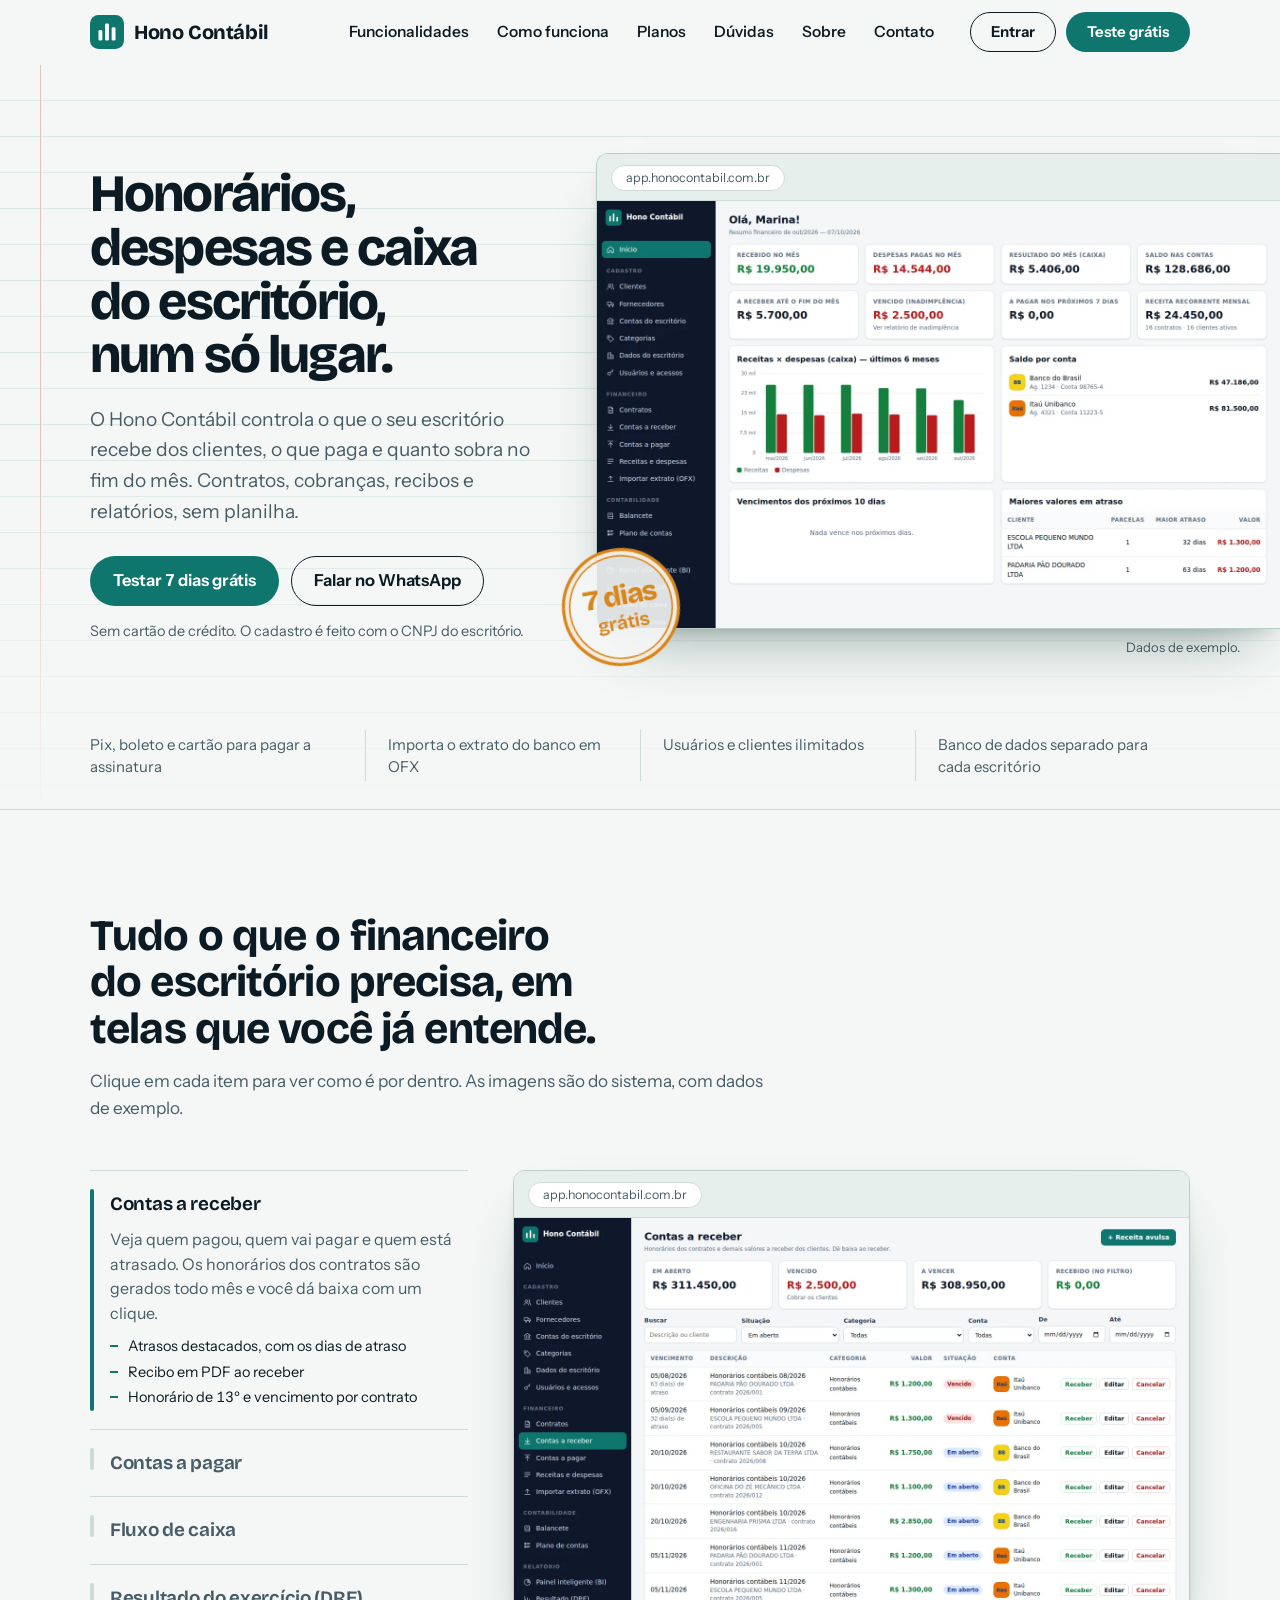
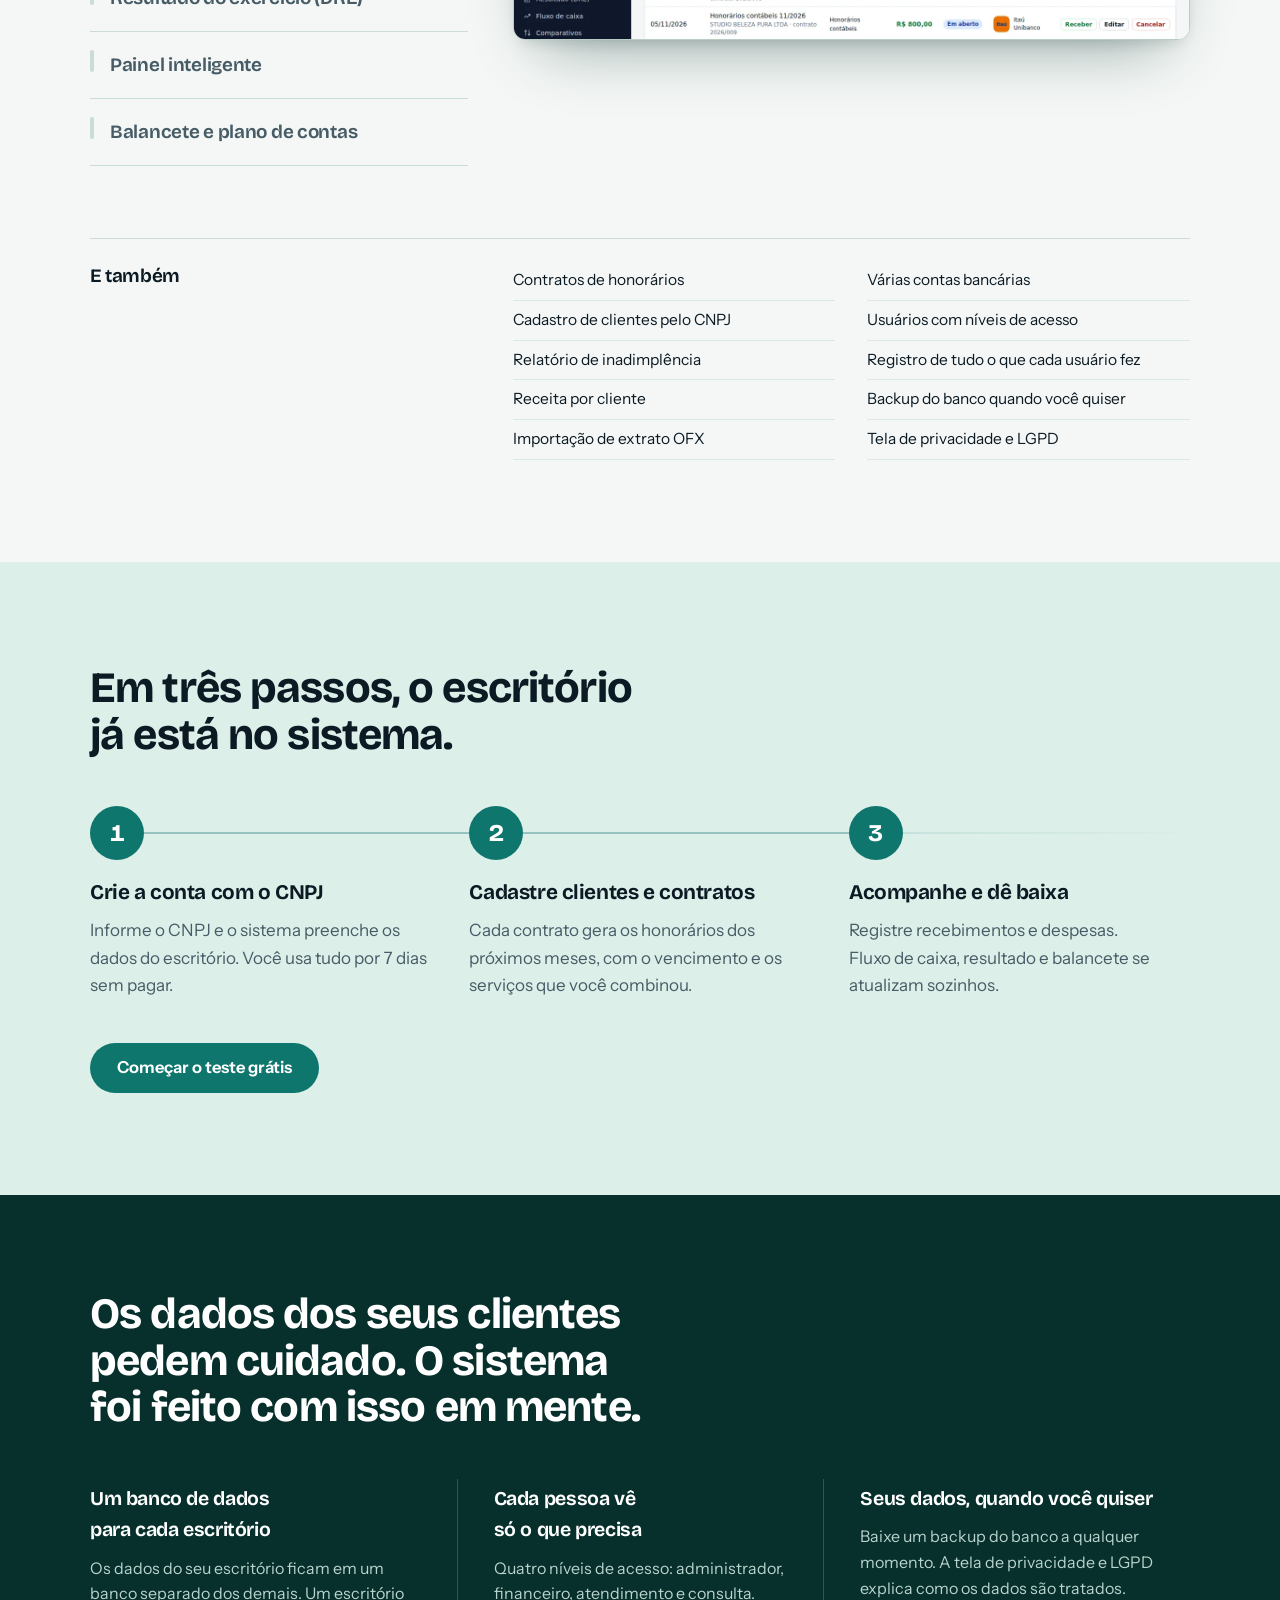
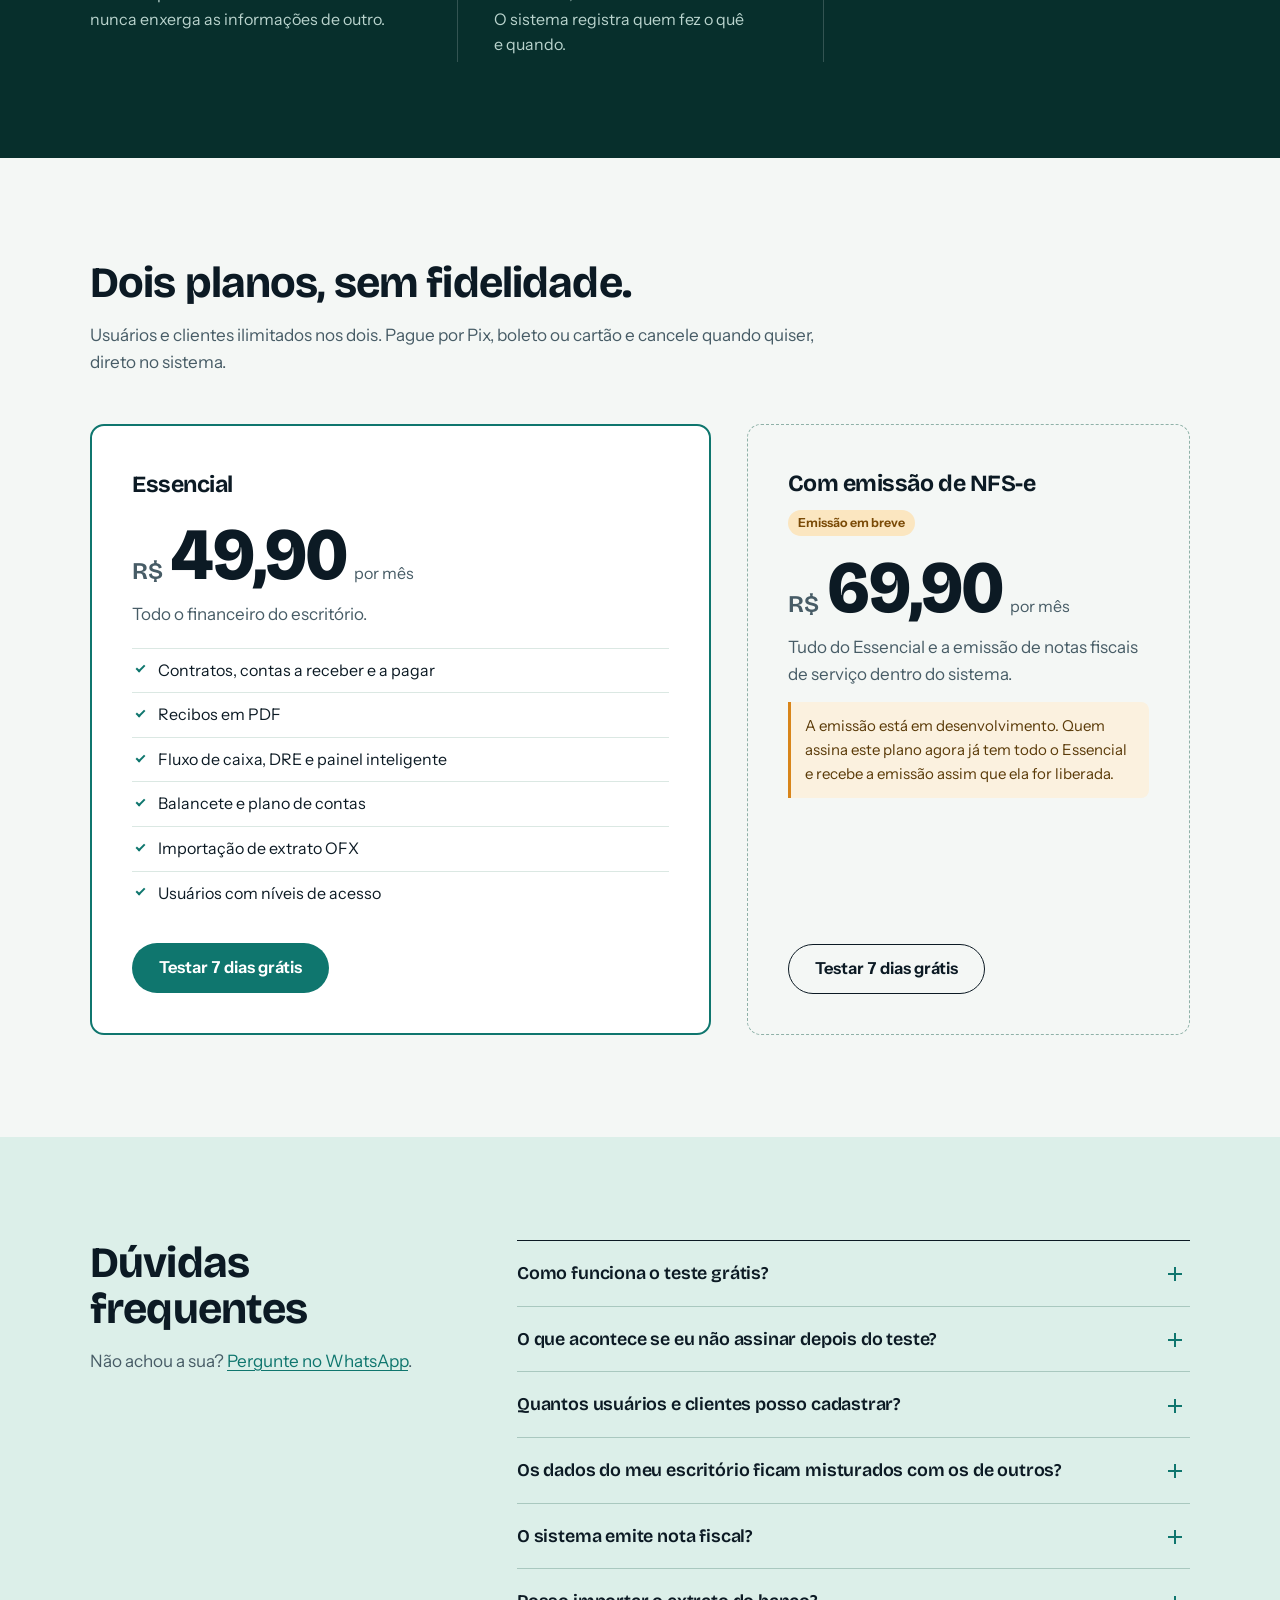
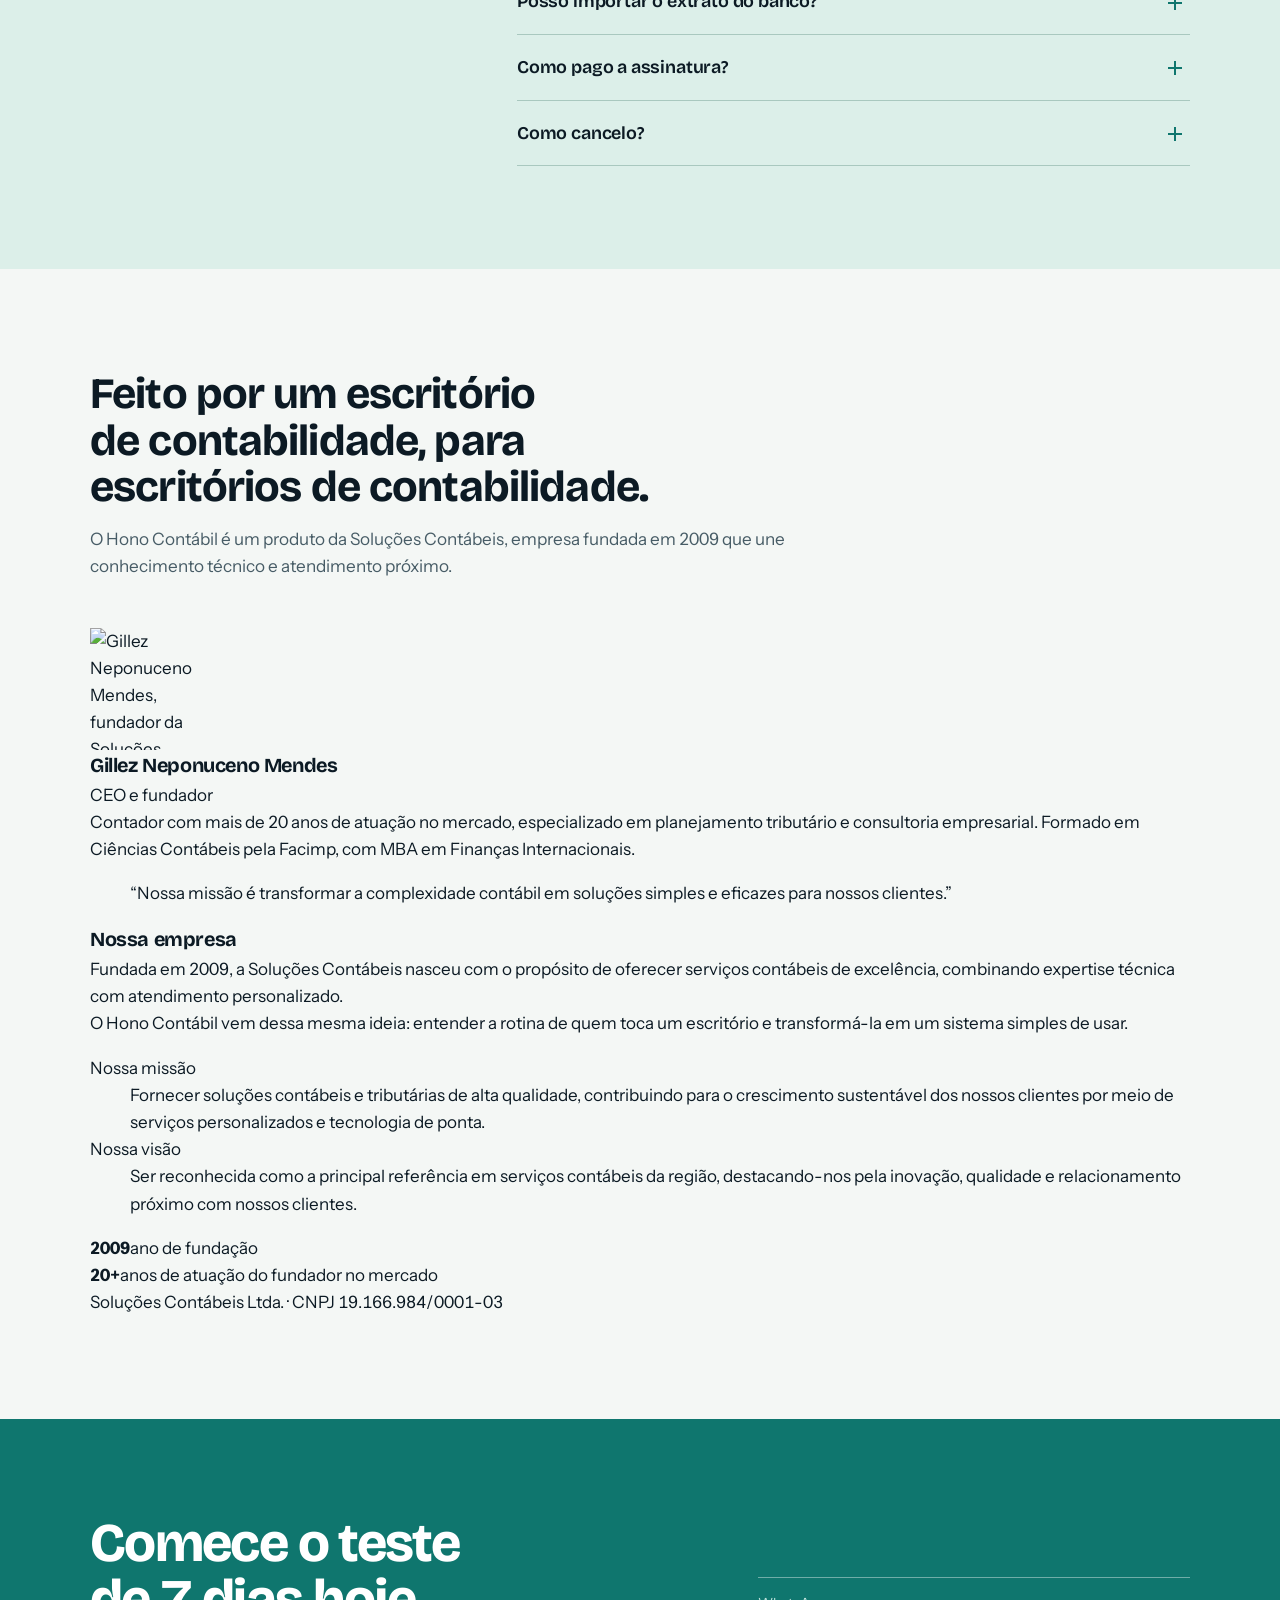
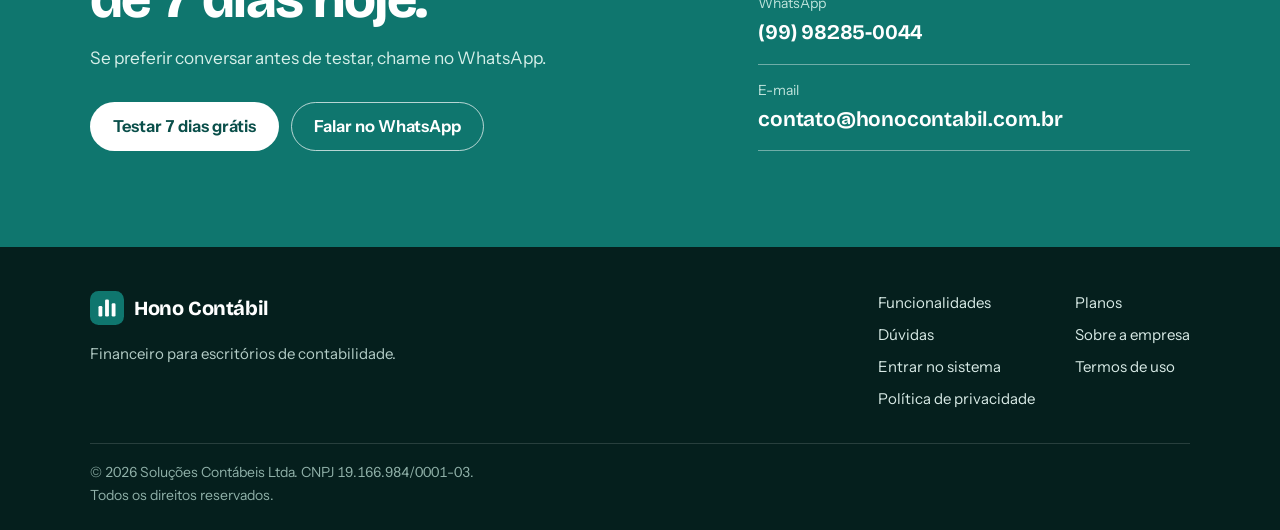
==== index.html @ 36ec4da4 "Add files via upload" ====
<!doctype html>
<html lang="pt-BR">
<head>
<meta charset="utf-8">
<meta name="viewport" content="width=device-width,initial-scale=1">
<title>Hono Contábil | Financeiro para escritórios de contabilidade</title>
<meta name="description" content="Controle os honorários, as despesas e o caixa do seu escritório contábil em um só lugar. Contratos, contas a receber e a pagar, fluxo de caixa, DRE e balancete. Teste grátis por 7 dias.">
<meta name="theme-color" content="#0f766e">
<link rel="canonical" href="https://honocontabil.com.br/">
<link rel="icon" href="favicon.svg" type="image/svg+xml">
<meta property="og:type" content="website">
<meta property="og:locale" content="pt_BR">
<meta property="og:site_name" content="Hono Contábil">
<meta property="og:title" content="Hono Contábil | Financeiro para escritórios de contabilidade">
<meta property="og:description" content="Honorários, despesas e caixa do escritório em um só lugar. Teste grátis por 7 dias, sem cartão.">
<meta property="og:url" content="https://honocontabil.com.br/">
<meta property="og:image" content="https://honocontabil.com.br/assets/img/og.png">
<meta name="twitter:card" content="summary_large_image">
<link rel="preconnect" href="https://fonts.googleapis.com">
<link rel="preconnect" href="https://fonts.gstatic.com" crossorigin>
<link href="https://fonts.googleapis.com/css2?family=Bricolage+Grotesque:opsz,wght@12..96,500..800&family=Instrument+Sans:wght@400..700&display=swap" rel="stylesheet">
<link rel="stylesheet" href="assets/css/site.css">
<script type="application/ld+json">
{"@context":"https://schema.org","@type":"SoftwareApplication","name":"Hono Contábil","applicationCategory":"BusinessApplication","operatingSystem":"Web","description":"Sistema financeiro para escritórios de contabilidade: honorários, contas a pagar e a receber, fluxo de caixa, DRE e balancete.","offers":[{"@type":"Offer","name":"Essencial","price":"49.90","priceCurrency":"BRL"},{"@type":"Offer","name":"Com emissão de NFS-e","price":"69.90","priceCurrency":"BRL"}],"publisher":{"@type":"Organization","name":"Soluções Contábeis Ltda.","taxID":"19.166.984/0001-03"}}
</script>
</head>
<body>
<a class="pular" href="#conteudo">Pular para o conteúdo</a>

<header class="topo" id="topo">
  <div class="topo-in">
    <a class="marca" href="#inicio" aria-label="Hono Contábil, início">
      <svg class="marca-ico" viewBox="0 0 32 32" aria-hidden="true"><rect width="32" height="32" rx="8" fill="#0f766e"/><rect x="8" y="14" width="3.6" height="10" rx="1.2" fill="#fff"/><rect x="14.2" y="8" width="3.6" height="16" rx="1.2" fill="#fff"/><rect x="20.4" y="11.5" width="3.6" height="12.5" rx="1.2" fill="#fff"/></svg>
      <span>Hono Contábil</span>
    </a>
    <nav class="menu" id="menu" aria-label="Principal">
      <a href="#funcionalidades">Funcionalidades</a>
      <a href="#como-funciona">Como funciona</a>
      <a href="#planos">Planos</a>
      <a href="#duvidas">Dúvidas</a>
      <a href="#sobre">Sobre</a>
      <a href="#contato">Contato</a>
      <div class="menu-acoes">
        <a class="btn btn-linha" data-app="/" href="https://app.honocontabil.com.br/">Entrar</a>
        <a class="btn btn-pri" data-app="/#/cadastro" href="https://app.honocontabil.com.br/#/cadastro">Teste grátis</a>
      </div>
    </nav>
    <button class="burger" id="burger" aria-label="Abrir menu" aria-expanded="false" aria-controls="menu"><span></span><span></span><span></span></button>
  </div>
</header>

<main id="conteudo">

<!-- ================= INÍCIO ================= -->
<section class="hero" id="inicio">
  <div class="hero-in">
    <div class="hero-texto">
      <h1>Honorários, despesas e caixa do escritório, num só lugar.</h1>
      <p class="hero-sub">O Hono Contábil controla o que o seu escritório recebe dos clientes, o que paga e quanto sobra no fim do mês. Contratos, cobranças, recibos e relatórios, sem planilha.</p>
      <div class="hero-acoes">
        <a class="btn btn-pri btn-gg" data-app="/#/cadastro" href="https://app.honocontabil.com.br/#/cadastro">Testar 7 dias grátis</a>
        <a class="btn btn-linha btn-gg" data-wa href="https://wa.me/5599982850044?text=Ol%C3%A1!%20Quero%20conhecer%20o%20Hono%20Cont%C3%A1bil." target="_blank" rel="noopener">Falar no WhatsApp</a>
      </div>
      <p class="hero-nota">Sem cartão de crédito. O cadastro é feito com o CNPJ do escritório.</p>
    </div>

    <figure class="hero-tela" aria-label="Tela inicial do Hono Contábil, com dados de exemplo">
      <div class="janela">
        <div class="janela-barra"><span class="janela-url">app.honocontabil.com.br</span></div>
        <img src="assets/img/inicio.webp" width="1440" height="900" alt="Painel inicial do Hono Contábil com recebido no mês, despesas, saldo por conta e gráfico de receitas e despesas" fetchpriority="high">
      </div>
      <div class="carimbo" aria-hidden="true"><strong>7 dias</strong><span>grátis</span></div>
      <figcaption class="legenda">Dados de exemplo.</figcaption>
    </figure>
  </div>

  <ul class="fatos">
    <li>Pix, boleto e cartão para pagar a assinatura</li>
    <li>Importa o extrato do banco em OFX</li>
    <li>Usuários e clientes ilimitados</li>
    <li>Banco de dados separado para cada escritório</li>
  </ul>
</section>

<!-- ================= FUNCIONALIDADES ================= -->
<section class="sec" id="funcionalidades">
  <div class="sec-in">
    <header class="sec-cab">
      <h2>Tudo o que o financeiro do escritório precisa, em telas que você já entende.</h2>
      <p>Clique em cada item para ver como é por dentro. As imagens são do sistema, com dados de exemplo.</p>
    </header>

    <div class="expl" id="expl">
      <div class="expl-lista" role="tablist" aria-label="Funcionalidades" aria-orientation="vertical">
        <button class="expl-item on" role="tab" id="t-receber" aria-selected="true" aria-controls="p-receber" data-img="receber">
          <span class="expl-tit">Contas a receber</span>
          <span class="expl-corpo"><span class="expl-in"><span class="expl-txt">Veja quem pagou, quem vai pagar e quem está atrasado. Os honorários dos contratos são gerados todo mês e você dá baixa com um clique.</span><span class="expl-pontos"><span>Atrasos destacados, com os dias de atraso</span><span>Recibo em PDF ao receber</span><span>Honorário de 13º e vencimento por contrato</span></span></span></span>
          <i class="expl-prog" aria-hidden="true"></i>
        </button>
        <button class="expl-item" role="tab" id="t-pagar" aria-selected="false" aria-controls="p-receber" data-img="pagar" tabindex="-1">
          <span class="expl-tit">Contas a pagar</span>
          <span class="expl-corpo"><span class="expl-in"><span class="expl-txt">Aluguel, folha, impostos e demais despesas, fixas ou variáveis. Ao pagar depois do vencimento, o sistema calcula multa e juros.</span><span class="expl-pontos"><span>Cadastro de fornecedores</span><span>Despesas que se repetem por vários meses</span><span>Filtro por categoria, conta e período</span></span></span></span>
          <i class="expl-prog" aria-hidden="true"></i>
        </button>
        <button class="expl-item" role="tab" id="t-fluxo" aria-selected="false" aria-controls="p-receber" data-img="fluxo" tabindex="-1">
          <span class="expl-tit">Fluxo de caixa</span>
          <span class="expl-corpo"><span class="expl-in"><span class="expl-txt">Entradas e saídas realizadas e previstas, mês a mês, com o saldo projetado. Dá para saber hoje como estará o caixa daqui a seis meses.</span><span class="expl-pontos"><span>Saldo projetado por mês, em tabela e gráfico</span><span>Filtro por conta bancária</span><span>Exporta em CSV e imprime</span></span></span></span>
          <i class="expl-prog" aria-hidden="true"></i>
        </button>
        <button class="expl-item" role="tab" id="t-dre" aria-selected="false" aria-controls="p-receber" data-img="dre" tabindex="-1">
          <span class="expl-tit">Resultado do exercício (DRE)</span>
          <span class="expl-corpo"><span class="expl-in"><span class="expl-txt">Receitas, despesas e resultado por categoria, mês a mês, com a margem do período. Em base caixa ou por competência.</span><span class="expl-pontos"><span>Categorias do escritório já prontas</span><span>Comparativos entre períodos</span><span>Exporta em CSV e imprime</span></span></span></span>
          <i class="expl-prog" aria-hidden="true"></i>
        </button>
        <button class="expl-item" role="tab" id="t-bi" aria-selected="false" aria-controls="p-receber" data-img="bi" tabindex="-1">
          <span class="expl-tit">Painel inteligente</span>
          <span class="expl-corpo"><span class="expl-in"><span class="expl-txt">Uma nota de saúde financeira de 0 a 100, com a explicação de cada ponto, e alertas automáticos como saldo projetado negativo.</span><span class="expl-pontos"><span>Inadimplência, margem e concentração de clientes</span><span>Calculado dentro do sistema, sem enviar seus dados para fora</span></span></span></span>
          <i class="expl-prog" aria-hidden="true"></i>
        </button>
        <button class="expl-item" role="tab" id="t-balancete" aria-selected="false" aria-controls="p-receber" data-img="balancete" tabindex="-1">
          <span class="expl-tit">Balancete e plano de contas</span>
          <span class="expl-corpo"><span class="expl-in"><span class="expl-txt">O balancete é montado sozinho a partir dos lançamentos do financeiro, com a conferência de que débitos e créditos fecham.</span><span class="expl-pontos"><span>Plano de contas já configurado</span><span>Visão sintética ou analítica</span><span>Exporta em CSV e imprime</span></span></span></span>
          <i class="expl-prog" aria-hidden="true"></i>
        </button>
      </div>

      <div class="expl-tela" id="p-receber" role="tabpanel" aria-live="polite">
        <div class="janela">
          <div class="janela-barra"><span class="janela-url">app.honocontabil.com.br</span></div>
          <div class="expl-imgs">
            <img class="on" data-k="receber" src="assets/img/receber.webp" width="1440" height="900" alt="Tela de contas a receber, com vencidos e a vencer, e botões para receber, editar e cancelar" loading="lazy">
            <img data-k="pagar" src="assets/img/pagar.webp" width="1440" height="900" alt="Tela de contas a pagar, com despesas em aberto, vencimentos e categorias" loading="lazy">
            <img data-k="fluxo" src="assets/img/fluxo.webp" width="1440" height="900" alt="Tela de fluxo de caixa, com entradas, saídas e saldo projetado por mês" loading="lazy">
            <img data-k="dre" src="assets/img/dre.webp" width="1440" height="900" alt="Tela de resultado do exercício, com receitas e despesas por categoria" loading="lazy">
            <img data-k="bi" src="assets/img/bi.webp" width="1440" height="900" alt="Painel inteligente, com a nota de saúde financeira e os indicadores do mês" loading="lazy">
            <img data-k="balancete" src="assets/img/balancete.webp" width="1440" height="900" alt="Balancete de verificação com a conferência de débitos e créditos" loading="lazy">
          </div>
        </div>
      </div>
    </div>

    <div class="tambem">
      <h3>E também</h3>
      <ul>
        <li>Contratos de honorários</li>
        <li>Cadastro de clientes pelo CNPJ</li>
        <li>Relatório de inadimplência</li>
        <li>Receita por cliente</li>
        <li>Importação de extrato OFX</li>
        <li>Várias contas bancárias</li>
        <li>Usuários com níveis de acesso</li>
        <li>Registro de tudo o que cada usuário fez</li>
        <li>Backup do banco quando você quiser</li>
        <li>Tela de privacidade e LGPD</li>
      </ul>
    </div>
  </div>
</section>

<!-- ================= COMO FUNCIONA ================= -->
<section class="sec sec-menta" id="como-funciona">
  <div class="sec-in">
    <header class="sec-cab">
      <h2>Em três passos, o escritório já está no sistema.</h2>
    </header>
    <ol class="passos">
      <li>
        <span class="passo-n" aria-hidden="true">1</span>
        <h3>Crie a conta com o CNPJ</h3>
        <p>Informe o CNPJ e o sistema preenche os dados do escritório. Você usa tudo por 7 dias sem pagar.</p>
      </li>
      <li>
        <span class="passo-n" aria-hidden="true">2</span>
        <h3>Cadastre clientes e contratos</h3>
        <p>Cada contrato gera os honorários dos próximos meses, com o vencimento e os serviços que você combinou.</p>
      </li>
      <li>
        <span class="passo-n" aria-hidden="true">3</span>
        <h3>Acompanhe e dê baixa</h3>
        <p>Registre recebimentos e despesas. Fluxo de caixa, resultado e balancete se atualizam sozinhos.</p>
      </li>
    </ol>
    <div class="sec-acao">
      <a class="btn btn-pri btn-gg" data-app="/#/cadastro" href="https://app.honocontabil.com.br/#/cadastro">Começar o teste grátis</a>
    </div>
  </div>
</section>

<!-- ================= SEGURANÇA ================= -->
<section class="escuro" id="seguranca">
  <div class="sec-in">
    <header class="sec-cab">
      <h2>Os dados dos seus clientes pedem cuidado. O sistema foi feito com isso em mente.</h2>
    </header>
    <div class="colunas">
      <div>
        <h3>Um banco de dados para cada escritório</h3>
        <p>Os dados do seu escritório ficam em um banco separado dos demais. Um escritório nunca enxerga as informações de outro.</p>
      </div>
      <div>
        <h3>Cada pessoa vê só o que precisa</h3>
        <p>Quatro níveis de acesso: administrador, financeiro, atendimento e consulta. O sistema registra quem fez o quê e quando.</p>
      </div>
      <div>
        <h3>Seus dados, quando você quiser</h3>
        <p>Baixe um backup do banco a qualquer momento. A tela de privacidade e LGPD explica como os dados são tratados.</p>
      </div>
    </div>
  </div>
</section>

<!-- ================= PLANOS ================= -->
<section class="sec" id="planos">
  <div class="sec-in">
    <header class="sec-cab">
      <h2>Dois planos, sem fidelidade.</h2>
      <p>Usuários e clientes ilimitados nos dois. Pague por Pix, boleto ou cartão e cancele quando quiser, direto no sistema.</p>
    </header>

    <div class="planos">
      <article class="plano plano-a">
        <h3>Essencial</h3>
        <p class="preco"><span class="preco-rs">R$</span><span class="preco-v">49,90</span><span class="preco-mes">por mês</span></p>
        <p class="plano-desc">Todo o financeiro do escritório.</p>
        <ul class="plano-lista">
          <li>Contratos, contas a receber e a pagar</li>
          <li>Recibos em PDF</li>
          <li>Fluxo de caixa, DRE e painel inteligente</li>
          <li>Balancete e plano de contas</li>
          <li>Importação de extrato OFX</li>
          <li>Usuários com níveis de acesso</li>
        </ul>
        <a class="btn btn-pri btn-gg" data-app="/#/cadastro" href="https://app.honocontabil.com.br/#/cadastro">Testar 7 dias grátis</a>
      </article>

      <article class="plano plano-b">
        <h3>Com emissão de NFS-e <span class="selo">Emissão em breve</span></h3>
        <p class="preco"><span class="preco-rs">R$</span><span class="preco-v">69,90</span><span class="preco-mes">por mês</span></p>
        <p class="plano-desc">Tudo do Essencial e a emissão de notas fiscais de serviço dentro do sistema.</p>
        <p class="plano-aviso">A emissão está em desenvolvimento. Quem assina este plano agora já tem todo o Essencial e recebe a emissão assim que ela for liberada.</p>
        <a class="btn btn-linha btn-gg" data-app="/#/cadastro" href="https://app.honocontabil.com.br/#/cadastro">Testar 7 dias grátis</a>
      </article>
    </div>
  </div>
</section>

<!-- ================= DÚVIDAS ================= -->
<section class="sec sec-menta" id="duvidas">
  <div class="sec-in duvidas">
    <header class="sec-cab">
      <h2>Dúvidas frequentes</h2>
      <p>Não achou a sua? <a data-wa href="https://wa.me/5599982850044?text=Ol%C3%A1!%20Tenho%20uma%20d%C3%BAvida%20sobre%20o%20Hono%20Cont%C3%A1bil." target="_blank" rel="noopener">Pergunte no WhatsApp</a>.</p>
    </header>
    <div class="faq">
      <details><summary>Como funciona o teste grátis?</summary><p>Você cria a conta com o CNPJ do escritório e usa o sistema completo por 7 dias. Não pedimos cartão de crédito. Para continuar depois, é só assinar um dos planos.</p></details>
      <details><summary>O que acontece se eu não assinar depois do teste?</summary><p>O acesso passa a ser somente consulta por alguns dias e depois é bloqueado. Seus dados não são apagados automaticamente, e você volta a usar quando assinar.</p></details>
      <details><summary>Quantos usuários e clientes posso cadastrar?</summary><p>Quantos precisar. Não há limite de usuários nem de clientes em nenhum dos planos.</p></details>
      <details><summary>Os dados do meu escritório ficam misturados com os de outros?</summary><p>Não. Cada escritório tem o seu próprio banco de dados, separado dos demais.</p></details>
      <details><summary>O sistema emite nota fiscal?</summary><p>A emissão de NFS-e está em desenvolvimento e será liberada no plano com emissão de NFS-e. Hoje o sistema cuida do financeiro: contratos, cobranças, despesas, recibos e relatórios.</p></details>
      <details><summary>Posso importar o extrato do banco?</summary><p>Sim. O sistema importa arquivos OFX, que a maioria dos bancos oferece no internet banking.</p></details>
      <details><summary>Como pago a assinatura?</summary><p>Por Pix, boleto ou cartão de crédito, em uma página de pagamento segura do Asaas. Quando o pagamento é confirmado, o sistema libera o acesso sozinho.</p></details>
      <details><summary>Como cancelo?</summary><p>Na tela Assinatura do sistema, em Cancelar assinatura. Seu acesso continua até o fim do período já pago.</p></details>
    </div>
  </div>
</section>

<!-- ================= SOBRE ================= -->
<section class="sec" id="sobre">
  <div class="sec-in">
    <header class="sec-cab">
      <h2>Feito por um escritório de contabilidade, para escritórios de contabilidade.</h2>
      <p>O Hono Contábil é um produto da Soluções Contábeis, empresa fundada em 2009 que une conhecimento técnico e atendimento próximo.</p>
    </header>
    <div class="sobre">
      <article class="sobre-card">
        <img class="sobre-foto" src="assets/img/fundador.webp" width="122" height="122" alt="Gillez Neponuceno Mendes, fundador da Soluções Contábeis" loading="lazy">
        <h3>Gillez Neponuceno Mendes</h3>
        <p class="sobre-cargo">CEO e fundador</p>
        <p class="sobre-bio">Contador com mais de 20 anos de atuação no mercado, especializado em planejamento tributário e consultoria empresarial. Formado em Ciências Contábeis pela Facimp, com MBA em Finanças Internacionais.</p>
        <blockquote class="sobre-cita">“Nossa missão é transformar a complexidade contábil em soluções simples e eficazes para nossos clientes.”</blockquote>
      </article>
      <div class="sobre-texto">
        <h3>Nossa empresa</h3>
        <p>Fundada em 2009, a Soluções Contábeis nasceu com o propósito de oferecer serviços contábeis de excelência, combinando expertise técnica com atendimento personalizado.</p>
        <p>O Hono Contábil vem dessa mesma ideia: entender a rotina de quem toca um escritório e transformá-la em um sistema simples de usar.</p>
        <dl class="sobre-mv">
          <div>
            <dt>Nossa missão</dt>
            <dd>Fornecer soluções contábeis e tributárias de alta qualidade, contribuindo para o crescimento sustentável dos nossos clientes por meio de serviços personalizados e tecnologia de ponta.</dd>
          </div>
          <div>
            <dt>Nossa visão</dt>
            <dd>Ser reconhecida como a principal referência em serviços contábeis da região, destacando-nos pela inovação, qualidade e relacionamento próximo com nossos clientes.</dd>
          </div>
        </dl>
        <ul class="sobre-nums" aria-label="A empresa em números">
          <li><strong>2009</strong><span>ano de fundação</span></li>
          <li><strong>20+</strong><span>anos de atuação do fundador no mercado</span></li>
        </ul>
        <p class="sobre-legal">Soluções Contábeis Ltda. · CNPJ 19.166.984/0001-03</p>
      </div>
    </div>
  </div>
</section>

<!-- ================= CONTATO ================= -->
<section class="fecho" id="contato">
  <div class="sec-in fecho-in">
    <div class="fecho-texto">
      <h2>Comece o teste de 7 dias hoje.</h2>
      <p>Se preferir conversar antes de testar, chame no WhatsApp.</p>
      <div class="hero-acoes">
        <a class="btn btn-claro btn-gg" data-app="/#/cadastro" href="https://app.honocontabil.com.br/#/cadastro">Testar 7 dias grátis</a>
        <a class="btn btn-borda btn-gg" data-wa href="https://wa.me/5599982850044?text=Ol%C3%A1!%20Quero%20conhecer%20o%20Hono%20Cont%C3%A1bil." target="_blank" rel="noopener">Falar no WhatsApp</a>
      </div>
    </div>
    <ul class="contatos">
      <li><span class="contato-rot">WhatsApp</span><a data-wa href="https://wa.me/5599982850044?text=Ol%C3%A1!%20Quero%20conhecer%20o%20Hono%20Cont%C3%A1bil." target="_blank" rel="noopener">(99) 98285-0044</a></li>
      <li><span class="contato-rot">E-mail</span><a data-email href="mailto:contato@honocontabil.com.br">contato@honocontabil.com.br</a></li>
      <li class="redes" id="redes" hidden>
        <span class="contato-rot">Redes sociais</span>
        <span class="redes-lista">
          <a data-rede="instagram" href="#" target="_blank" rel="noopener" hidden>Instagram</a>
          <a data-rede="facebook" href="#" target="_blank" rel="noopener" hidden>Facebook</a>
          <a data-rede="linkedin" href="#" target="_blank" rel="noopener" hidden>LinkedIn</a>
          <a data-rede="youtube" href="#" target="_blank" rel="noopener" hidden>YouTube</a>
        </span>
      </li>
    </ul>
  </div>
</section>

</main>

<footer class="rodape">
  <div class="rodape-in">
    <div class="rodape-marca">
      <a class="marca marca-clara" href="#inicio" aria-label="Hono Contábil, início">
        <svg class="marca-ico" viewBox="0 0 32 32" aria-hidden="true"><rect width="32" height="32" rx="8" fill="#0f766e"/><rect x="8" y="14" width="3.6" height="10" rx="1.2" fill="#fff"/><rect x="14.2" y="8" width="3.6" height="16" rx="1.2" fill="#fff"/><rect x="20.4" y="11.5" width="3.6" height="12.5" rx="1.2" fill="#fff"/></svg>
        <span>Hono Contábil</span>
      </a>
      <p>Financeiro para escritórios de contabilidade.</p>
    </div>
    <nav class="rodape-links" aria-label="Rodapé">
      <a href="#funcionalidades">Funcionalidades</a>
      <a href="#planos">Planos</a>
      <a href="#duvidas">Dúvidas</a>
      <a href="#sobre">Sobre a empresa</a>
      <a data-app="/" href="https://app.honocontabil.com.br/">Entrar no sistema</a>
      <a data-app="/termos.html" href="https://app.honocontabil.com.br/termos.html">Termos de uso</a>
      <a data-app="/privacidade.html" href="https://app.honocontabil.com.br/privacidade.html">Política de privacidade</a>
    </nav>
  </div>
  <div class="rodape-direitos">
    <p>© <span id="ano">2026</span> Soluções Contábeis Ltda. CNPJ 19.166.984/0001-03.</p>
    <p>Todos os direitos reservados.</p>
  </div>
</footer>

<a class="zap" id="zap" data-wa href="https://wa.me/5599982850044?text=Ol%C3%A1!%20Quero%20conhecer%20o%20Hono%20Cont%C3%A1bil." target="_blank" rel="noopener" aria-label="Falar no WhatsApp">
  <svg viewBox="0 0 32 32" aria-hidden="true"><path fill="currentColor" d="M16 3C8.8 3 3 8.7 3 15.8c0 2.5.7 4.8 2 6.8L3.2 29l6.6-1.7c1.9 1 4 1.6 6.2 1.6 7.2 0 13-5.7 13-12.8S23.200 3 16 3zm0 23.300c-2 0-3.900-.5-5.500-1.500l-.4-.2-3.900 1 1-3.800-.3-.4a10.300 10.300 0 0 1-1.600-5.600C5.300 10 10.100 5.400 16 5.400s10.700 4.600 10.700 10.400S21.900 26.300 16 26.300zm5.900-7.700c-.3-.2-1.900-.9-2.200-1s-.5-.2-.7.200-.8 1-1 1.200-.4.200-.7.100c-1.900-.9-3.100-1.700-4.400-3.800-.3-.6.300-.5.900-1.700.1-.2.100-.4 0-.5l-1-2.300c-.3-.6-.5-.5-.7-.5h-.6c-.2 0-.5.100-.8.400-.3.300-1.100 1.100-1.100 2.600s1.100 3 1.300 3.200c.2.200 2.200 3.400 5.400 4.700 2 .8 2.800.9 3.800.8.600-.1 1.900-.8 2.200-1.500.3-.7.300-1.400.2-1.500-.1-.2-.3-.2-.6-.4z"/></svg>
  <span class="zap-rot">Falar no WhatsApp</span>
</a>

<script src="assets/js/site.js"></script>
</body>
</html>
---- assets/css/site.css ----
/* Hono Contábil — site de apresentação.
   Ideia visual: o livro-caixa. Linhas de pauta como estrutura, números tabulares, verde-contábil do sistema
   e um único carimbo âmbar como momento de destaque. */

:root {
  --papel: #f4f7f5;
  --papel-2: #ffffff;
  --tinta: #0c1a24;
  --muted: #475c66;
  --verde: #0f766e;
  --verde-esc: #0a4f4a;
  --fundo-esc: #072f2c;
  --menta: #dcefe9;
  --linha: #c9dcd5;
  --pauta: #dbe8e3;
  --margem: #e7c3ba;
  --carimbo: #d8851a;
  --raio: 10px;
  --f-tit: "Bricolage Grotesque", "Segoe UI", system-ui, -apple-system, sans-serif;
  --f-txt: "Instrument Sans", "Segoe UI", system-ui, -apple-system, sans-serif;
  --larg: 1180px;
  --gut: clamp(16px, 4vw, 40px);
}

*, *::before, *::after { box-sizing: border-box; }
html { scroll-behavior: smooth; scroll-padding-top: 76px; }
body {
  margin: 0; background: var(--papel); color: var(--tinta);
  font: 17px/1.6 var(--f-txt); -webkit-font-smoothing: antialiased; text-rendering: optimizeLegibility;
  font-variant-numeric: tabular-nums;
}
img { max-width: 100%; height: auto; display: block; }
a { color: var(--verde); text-underline-offset: 3px; }
h1, h2, h3 { font-family: var(--f-tit); margin: 0; letter-spacing: -0.02em; text-wrap: balance; }
p { margin: 0; text-wrap: pretty; }
ul, ol { margin: 0; padding: 0; list-style: none; }
button { font: inherit; color: inherit; cursor: pointer; }
:focus-visible { outline: 3px solid var(--carimbo); outline-offset: 3px; border-radius: 4px; }
[hidden] { display: none !important; }

.pular { position: absolute; left: -999px; top: 8px; background: var(--tinta); color: #fff; padding: 10px 16px; border-radius: 6px; z-index: 100; }
.pular:focus { left: 8px; }

/* ---------- botões ---------- */
.btn {
  display: inline-flex; align-items: center; justify-content: center; gap: 8px;
  padding: 10px 20px; border-radius: 999px; border: 1.5px solid transparent;
  font-weight: 650; font-size: 15px; line-height: 1.2; text-decoration: none; white-space: nowrap;
  transition: background-color .18s, color .18s, border-color .18s, transform .18s;
}
.btn:active { transform: translateY(1px); }
.btn-gg { padding: 14px 26px; font-size: 16.5px; }
.btn-pri { background: var(--verde); color: #fff; }
.btn-pri:hover { background: var(--verde-esc); }
.btn-linha { background: transparent; color: var(--tinta); border-color: var(--tinta); }
.btn-linha:hover { background: var(--tinta); color: #fff; }
.btn-claro { background: #fff; color: var(--verde-esc); }
.btn-claro:hover { background: var(--menta); }
.btn-borda { background: transparent; color: #fff; border-color: rgba(255,255,255,.7); }
.btn-borda:hover { background: #fff; color: var(--verde-esc); }

/* ---------- topo ---------- */
.topo { position: sticky; top: 0; z-index: 50; background: rgba(244,247,245,.92); backdrop-filter: blur(10px); border-bottom: 1px solid transparent; transition: border-color .2s, box-shadow .2s; }
.topo.rolou { border-bottom-color: var(--linha); box-shadow: 0 6px 20px -14px rgba(12,26,36,.35); }
.topo-in { max-width: var(--larg); margin: 0 auto; padding: 12px var(--gut); display: flex; align-items: center; justify-content: space-between; gap: 24px; }
.marca { display: inline-flex; align-items: center; gap: 10px; text-decoration: none; color: var(--tinta); font-family: var(--f-tit); font-weight: 750; font-size: 20px; letter-spacing: -0.02em; }
.marca-ico { width: 34px; height: 34px; flex: none; }
.marca-clara { color: #fff; }
.menu { display: flex; align-items: center; gap: 28px; }
.menu > a { color: var(--tinta); text-decoration: none; font-weight: 550; font-size: 15.5px; padding: 6px 0; background: linear-gradient(var(--verde), var(--verde)) 0 100% / 0 2px no-repeat; transition: background-size .2s; }
.menu > a:hover { background-size: 100% 2px; }
.menu-acoes { display: flex; align-items: center; gap: 10px; margin-left: 8px; }
.burger { display: none; width: 44px; height: 44px; border: 0; background: transparent; padding: 0; position: relative; }
.burger span { position: absolute; left: 11px; right: 11px; height: 2px; background: var(--tinta); border-radius: 2px; transition: transform .2s, opacity .2s, top .2s; }
.burger span:nth-child(1) { top: 15px; } .burger span:nth-child(2) { top: 21px; } .burger span:nth-child(3) { top: 27px; }
.burger[aria-expanded="true"] span:nth-child(1) { top: 21px; transform: rotate(45deg); }
.burger[aria-expanded="true"] span:nth-child(2) { opacity: 0; }
.burger[aria-expanded="true"] span:nth-child(3) { top: 21px; transform: rotate(-45deg); }

/* ---------- janela (moldura do sistema) ---------- */
.janela { background: var(--papel-2); border-radius: 12px; overflow: hidden; border: 1px solid #b9cdc6; box-shadow: 0 30px 60px -28px rgba(7,47,44,.45), 0 8px 18px -10px rgba(7,47,44,.25); }
.janela-barra { background: #e6efec; border-bottom: 1px solid #cddcd6; padding: 9px 14px; }
.janela-url { display: inline-block; background: #fff; border: 1px solid #cddcd6; border-radius: 999px; padding: 2px 14px; font-size: 12.5px; color: var(--muted); }
.janela img { width: 100%; }

/* ---------- hero ---------- */
.hero { position: relative; overflow: hidden; border-bottom: 1px solid var(--linha); }
.hero::before { /* pauta do livro-caixa */
  content: ""; position: absolute; inset: 0; pointer-events: none;
  background:
    linear-gradient(to right, transparent calc(var(--gut) + 0px), var(--margem) calc(var(--gut) + 0px), var(--margem) calc(var(--gut) + 1px), transparent calc(var(--gut) + 1px)),
    repeating-linear-gradient(to bottom, transparent 0 35px, var(--pauta) 35px 36px);
  -webkit-mask-image: linear-gradient(to bottom, #000 55%, transparent);
          mask-image: linear-gradient(to bottom, #000 55%, transparent);
}
.hero-in { position: relative; max-width: var(--larg); margin: 0 auto; padding: clamp(40px, 7vw, 88px) var(--gut) clamp(40px, 6vw, 72px); display: grid; grid-template-columns: minmax(0, 5.2fr) minmax(0, 6.8fr); gap: clamp(28px, 4vw, 56px); align-items: center; }
.hero h1 { font-size: clamp(2.2rem, 4.1vw, 3.6rem); font-weight: 750; line-height: 1.02; letter-spacing: -0.035em; }
.hero-sub { margin-top: 22px; font-size: clamp(1.05rem, 1.5vw, 1.2rem); color: var(--muted); max-width: 34em; }
.hero-acoes { margin-top: 30px; display: flex; flex-wrap: wrap; gap: 12px; }
.hero-acoes .btn-gg { padding: 14px 22px; }
.hero-nota { margin-top: 14px; font-size: 14.5px; color: var(--muted); }
.hero-tela { position: relative; margin: 0; margin-right: calc(-1 * (var(--gut) + max(0px, (100vw - var(--larg)) / 2))); }
.hero-tela .janela { border-radius: 12px 0 0 12px; border-right: 0; transform: translateX(0); }
.legenda { margin-top: 8px; padding-right: var(--gut); text-align: right; font-size: 13px; color: var(--muted); }
.carimbo {
  position: absolute; left: -34px; bottom: -8px; width: 118px; height: 118px; border-radius: 50%;
  border: 3px solid var(--carimbo); color: var(--carimbo); background: rgba(244,247,245,.9);
  display: grid; place-content: center; text-align: center; transform: rotate(-10deg);
  font-family: var(--f-tit); line-height: 1;
  box-shadow: inset 0 0 0 4px rgba(244,247,245,.9), inset 0 0 0 5.5px var(--carimbo);
}
.carimbo strong { font-size: 28px; font-weight: 800; letter-spacing: -0.03em; }
.carimbo span { font-size: 19px; font-weight: 650; margin-top: 3px; }

.fatos { position: relative; max-width: var(--larg); margin: 0 auto; padding: 0 var(--gut) 28px; display: grid; grid-template-columns: repeat(4, 1fr); }
.fatos li { padding: 4px 22px; border-left: 1px solid var(--linha); font-size: 15px; color: var(--muted); line-height: 1.45; }
.fatos li:first-child { border-left: 0; padding-left: 0; }

/* ---------- seções ---------- */
.sec { padding: clamp(56px, 8vw, 104px) 0; }
.sec-menta { background: var(--menta); }
.sec-in { max-width: var(--larg); margin: 0 auto; padding: 0 var(--gut); }
.sec-cab { max-width: 46rem; margin-bottom: clamp(28px, 4vw, 48px); }
.sec-cab h2 { font-size: clamp(1.75rem, 3.4vw, 2.7rem); font-weight: 720; line-height: 1.08; }
.sec-cab p { margin-top: 14px; color: var(--muted); font-size: 1.07rem; }
.sec-acao { margin-top: clamp(28px, 4vw, 44px); }

/* ---------- explorador de funcionalidades ---------- */
.expl { display: grid; grid-template-columns: minmax(0, 4.3fr) minmax(0, 7.7fr); gap: clamp(24px, 3.5vw, 48px); align-items: start; }
.expl-lista { border-top: 1px solid var(--linha); }
.expl-item { position: relative; display: block; width: 100%; text-align: left; background: transparent; border: 0; border-bottom: 1px solid var(--linha); padding: 18px 4px 18px 20px; overflow: hidden; }
.expl-item::before { content: ""; position: absolute; left: 0; top: 18px; width: 4px; height: 22px; border-radius: 2px; background: var(--linha); transition: background-color .2s, height .25s; }
.expl-tit { display: block; font-family: var(--f-tit); font-weight: 650; font-size: 1.18rem; letter-spacing: -0.015em; color: var(--muted); transition: color .2s; }
.expl-item:hover .expl-tit { color: var(--tinta); }
.expl-corpo { display: grid; grid-template-rows: 0fr; transition: grid-template-rows .3s ease; }
.expl-corpo > * { overflow: hidden; min-height: 0; display: block; }
.expl-item.on .expl-corpo { grid-template-rows: 1fr; }
.expl-item.on .expl-tit { color: var(--tinta); }
.expl-item.on::before { background: var(--verde); height: calc(100% - 36px); min-height: 22px; }
.expl-txt { display: block; margin-top: 8px; color: var(--muted); font-size: 1rem; line-height: 1.55; }
.expl-pontos { display: block; margin-top: 10px; padding-bottom: 2px; }
.expl-pontos span { display: block; position: relative; padding-left: 18px; font-size: 14.5px; color: var(--tinta); line-height: 1.5; margin-top: 4px; }
.expl-pontos span::before { content: ""; position: absolute; left: 0; top: .62em; width: 8px; height: 2px; background: var(--verde); }
.expl-prog { position: absolute; left: 0; bottom: 0; height: 3px; width: 0; background: var(--verde); }
.expl.auto .expl-item.on .expl-prog { animation: prog 7s linear forwards; }
@keyframes prog { from { width: 0; } to { width: 100%; } }
.expl-tela { position: sticky; top: 92px; }
.expl-imgs { position: relative; aspect-ratio: 1440 / 900; background: #fff; }
.expl-imgs img { position: absolute; inset: 0; opacity: 0; transition: opacity .35s ease; }
.expl-imgs img.on { opacity: 1; }

.tambem { margin-top: clamp(40px, 6vw, 72px); padding-top: 22px; border-top: 1px solid var(--linha); display: grid; grid-template-columns: minmax(0, 4.3fr) minmax(0, 7.7fr); gap: clamp(24px, 3.5vw, 48px); }
.tambem h3 { font-size: 1.18rem; font-weight: 650; }
.tambem ul { columns: 2; column-gap: 32px; }
.tambem li { break-inside: avoid; padding: 7px 0; border-bottom: 1px solid var(--pauta); font-size: 15.5px; }

/* ---------- como funciona ---------- */
.passos { display: grid; grid-template-columns: repeat(3, 1fr); gap: clamp(20px, 3vw, 40px); counter-reset: p; position: relative; }
.passos li { position: relative; padding-top: 70px; }
.passos li::before { content: ""; position: absolute; left: 0; right: calc(clamp(20px, 3vw, 40px) * -1); top: 26px; height: 2px; background: var(--verde); opacity: .35; }
.passos li:last-child::before { right: 0; background: linear-gradient(to right, rgba(15,118,110,.35), transparent); }
.passo-n { position: absolute; left: 0; top: 0; width: 54px; height: 54px; border-radius: 50%; background: var(--verde); color: #fff; display: grid; place-content: center; font-family: var(--f-tit); font-weight: 750; font-size: 1.5rem; }
.passos h3 { font-size: 1.3rem; font-weight: 680; }
.passos p { margin-top: 8px; color: var(--muted); max-width: 22em; }

/* ---------- segurança ---------- */
.escuro { background: var(--fundo-esc); color: #e6f2ef; padding: clamp(56px, 8vw, 96px) 0; }
.escuro .sec-cab h2 { color: #fff; }
.colunas { display: grid; grid-template-columns: repeat(3, 1fr); }
.colunas > div { padding: 4px clamp(18px, 3vw, 36px); border-left: 1px solid rgba(255,255,255,.18); }
.colunas > div:first-child { border-left: 0; padding-left: 0; }
.colunas h3 { font-size: 1.22rem; font-weight: 660; color: #fff; }
.colunas p { margin-top: 10px; color: #b9d3cd; font-size: 1rem; }

/* ---------- planos ---------- */
.planos { display: grid; grid-template-columns: minmax(0, 7fr) minmax(0, 5fr); gap: clamp(20px, 3vw, 36px); align-items: stretch; }
.plano { border-radius: 14px; padding: clamp(24px, 3.4vw, 40px); display: flex; flex-direction: column; align-items: flex-start; }
.plano h3 { font-size: 1.45rem; font-weight: 700; display: flex; flex-wrap: wrap; align-items: center; gap: 8px 12px; }
.plano-a { background: var(--papel-2); border: 2px solid var(--verde); }
.plano-b { background: transparent; border: 1.5px dashed #8fb1a8; }
.preco { margin: 16px 0 8px; display: flex; align-items: baseline; gap: 8px; font-family: var(--f-tit); }
.preco-rs { font-size: 1.5rem; font-weight: 650; color: var(--muted); }
.preco-v { font-size: clamp(3rem, 6vw, 4.6rem); font-weight: 780; letter-spacing: -0.04em; line-height: 1; }
.preco-mes { font-family: var(--f-txt); font-size: 1rem; color: var(--muted); }
.plano-desc { color: var(--muted); }
.plano-lista { margin: 20px 0 28px; width: 100%; }
.plano-lista li { padding: 9px 0 9px 26px; border-top: 1px solid var(--pauta); position: relative; font-size: 16px; }
.plano-lista li::before { content: ""; position: absolute; left: 4px; top: 1.05em; width: 9px; height: 5px; border-left: 2px solid var(--verde); border-bottom: 2px solid var(--verde); transform: rotate(-45deg); }
.plano-aviso { margin: 14px 0 28px; padding: 12px 14px; background: #fbf1df; border-left: 3px solid var(--carimbo); border-radius: 0 8px 8px 0; font-size: 15px; color: #5a3a08; }
.plano-b .btn { margin-top: auto; }
.plano-a .btn { margin-top: auto; }
.selo { font-family: var(--f-txt); font-size: 12.5px; font-weight: 650; color: #7a4a06; background: #fbe6c0; border-radius: 999px; padding: 3px 10px; letter-spacing: 0; }

/* ---------- dúvidas ---------- */
.duvidas { display: grid; grid-template-columns: minmax(0, 4.3fr) minmax(0, 7.7fr); gap: clamp(24px, 4vw, 56px); align-items: start; }
.duvidas .sec-cab { margin: 0; position: sticky; top: 100px; }
.faq { border-top: 1.5px solid var(--tinta); }
.faq details { border-bottom: 1px solid #a9c8bf; }
.faq summary { list-style: none; cursor: pointer; padding: 18px 40px 18px 0; position: relative; font-family: var(--f-tit); font-weight: 620; font-size: 1.12rem; letter-spacing: -0.01em; }
.faq summary::-webkit-details-marker { display: none; }
.faq summary::before, .faq summary::after { content: ""; position: absolute; right: 8px; top: 50%; width: 14px; height: 2px; background: var(--verde); transition: transform .25s; }
.faq summary::after { transform: rotate(90deg); }
.faq details[open] summary::after { transform: rotate(0); }
.faq details p { padding: 0 40px 20px 0; color: var(--muted); animation: abre .3s ease; }
@keyframes abre { from { opacity: 0; transform: translateY(-4px); } to { opacity: 1; transform: none; } }

/* ---------- fecho e contato ---------- */
.fecho { background: var(--verde); color: #fff; padding: clamp(56px, 8vw, 96px) 0; }
.fecho-in { display: grid; grid-template-columns: minmax(0, 7fr) minmax(0, 5fr); gap: clamp(28px, 5vw, 72px); align-items: end; }
.fecho h2 { font-size: clamp(2rem, 4.4vw, 3.4rem); font-weight: 750; line-height: 1.04; letter-spacing: -0.03em; }
.fecho-texto p { margin-top: 16px; max-width: 32em; color: #d6efe9; font-size: 1.08rem; }
.contatos { border-top: 1px solid rgba(255,255,255,.4); }
.contatos li { padding: 14px 0; border-bottom: 1px solid rgba(255,255,255,.4); display: grid; gap: 2px; }
.contato-rot { font-size: 14px; color: #bfe3dc; }
.contatos a { color: #fff; font-family: var(--f-tit); font-weight: 650; font-size: 1.3rem; letter-spacing: -0.01em; text-decoration: none; overflow-wrap: anywhere; }
.contatos a:hover { text-decoration: underline; text-underline-offset: 5px; }
.redes-lista { display: flex; flex-wrap: wrap; gap: 6px 20px; }
.redes-lista a { font-size: 1.1rem; }

/* ---------- rodapé ---------- */
.rodape { background: #051f1d; color: #b4cdc7; padding: 44px 0 24px; font-size: 15px; }
.rodape-in { max-width: var(--larg); margin: 0 auto; padding: 0 var(--gut); display: flex; flex-wrap: wrap; justify-content: space-between; gap: 28px 48px; }
.rodape-marca p { margin-top: 10px; }
.rodape-links { display: grid; grid-template-columns: repeat(2, auto); gap: 8px 40px; align-content: start; }
.rodape-links a { color: #d9ebe7; text-decoration: none; }
.rodape-links a:hover { text-decoration: underline; }
.rodape-direitos { max-width: var(--larg); margin: 32px auto 0; padding: 18px var(--gut) 0; font-size: 14px; color: #8fb0a8; background: linear-gradient(rgba(255,255,255,.14), rgba(255,255,255,.14)) var(--gut) 0 / calc(100% - 2 * var(--gut)) 1px no-repeat; }

/* ---------- botão flutuante do WhatsApp ---------- */
.zap { position: fixed; right: 18px; bottom: 18px; z-index: 40; display: flex; align-items: center; gap: 0; height: 56px; padding: 0 14px; border-radius: 999px; background: #1fa855; color: #fff; text-decoration: none; box-shadow: 0 10px 24px -8px rgba(5,31,29,.55); transform: translateY(90px); opacity: 0; transition: transform .35s, opacity .35s, background-color .2s; }
.zap.ve { transform: none; opacity: 1; }
.zap:hover { background: #178a46; }
.zap svg { width: 28px; height: 28px; flex: none; }
.zap-rot { max-width: 0; overflow: hidden; white-space: nowrap; font-weight: 650; font-size: 15px; transition: max-width .3s, margin .3s; }
.zap:hover .zap-rot, .zap:focus-visible .zap-rot { max-width: 180px; margin-left: 10px; }

/* ---------- movimento de entrada do hero (uma vez) ---------- */
@media (prefers-reduced-motion: no-preference) {
  .hero h1, .hero-sub, .hero-acoes, .hero-nota { animation: sobe .7s cubic-bezier(.2,.7,.2,1) both; }
  .hero-sub { animation-delay: .08s; } .hero-acoes { animation-delay: .16s; } .hero-nota { animation-delay: .22s; }
  .hero-tela .janela { animation: entra .9s cubic-bezier(.2,.7,.2,1) .15s both; }
  .carimbo { animation: carimba .55s cubic-bezier(.3,1.4,.5,1) 1s both; }
}
@keyframes sobe { from { opacity: 0; transform: translateY(14px); } to { opacity: 1; transform: none; } }
@keyframes entra { from { opacity: 0; transform: translateX(40px); } to { opacity: 1; transform: none; } }
@keyframes carimba { from { opacity: 0; transform: rotate(-10deg) scale(1.9); } to { opacity: 1; transform: rotate(-10deg) scale(1); } }
@media (prefers-reduced-motion: reduce) {
  html { scroll-behavior: auto; }
  *, *::before, *::after { transition-duration: .01ms !important; animation-duration: .01ms !important; }
  .expl-prog { display: none; }
}

/* ---------- responsivo ---------- */
@media (max-width: 960px) {
  .burger { display: block; }
  .menu { position: absolute; left: 0; right: 0; top: 100%; flex-direction: column; align-items: stretch; gap: 0; background: var(--papel); border-bottom: 1px solid var(--linha); padding: 8px var(--gut) 18px; display: none; box-shadow: 0 18px 24px -18px rgba(12,26,36,.4); }
  .menu.aberto { display: flex; }
  .menu > a { padding: 14px 0; border-bottom: 1px solid var(--pauta); background: none; font-size: 17px; }
  .menu-acoes { margin: 16px 0 0; }
  .menu-acoes .btn { flex: 1; }
  .hero-in { grid-template-columns: 1fr; }
  .hero-tela { margin-right: calc(var(--gut) * -1); margin-left: 0; }
  .carimbo { left: 12px; bottom: -14px; width: 98px; height: 98px; }
  .carimbo strong { font-size: 23px; } .carimbo span { font-size: 16px; }
  .fatos { grid-template-columns: 1fr 1fr; row-gap: 14px; }
  .fatos li:nth-child(odd) { border-left: 0; padding-left: 0; }
  .expl { grid-template-columns: 1fr; }
  .expl-tela { position: static; order: -1; }
  .tambem { grid-template-columns: 1fr; gap: 14px; }
  .passos { grid-template-columns: 1fr; }
  .passos li { padding: 0 0 0 76px; min-height: 60px; }
  .passos li::before { left: 26px; right: auto; top: 54px; bottom: -28px; width: 2px; height: auto; }
  .passos li:last-child::before { display: none; }
  .colunas { grid-template-columns: 1fr; }
  .colunas > div { border-left: 0; padding: 18px 0; border-top: 1px solid rgba(255,255,255,.18); }
  .colunas > div:first-child { border-top: 0; padding-top: 0; }
  .planos { grid-template-columns: 1fr; }
  .duvidas { grid-template-columns: 1fr; }
  .duvidas .sec-cab { position: static; }
  .fecho-in { grid-template-columns: 1fr; align-items: start; }
}
@media (max-width: 560px) {
  body { font-size: 16.5px; }
  .tambem ul { columns: 1; }
  .hero-acoes .btn { flex: 1 1 100%; }
  .fatos { grid-template-columns: 1fr; }
  .fatos li { border-left: 0; padding-left: 0; }
  .rodape-links { grid-template-columns: 1fr; }
  .zap-rot { display: none; }
}
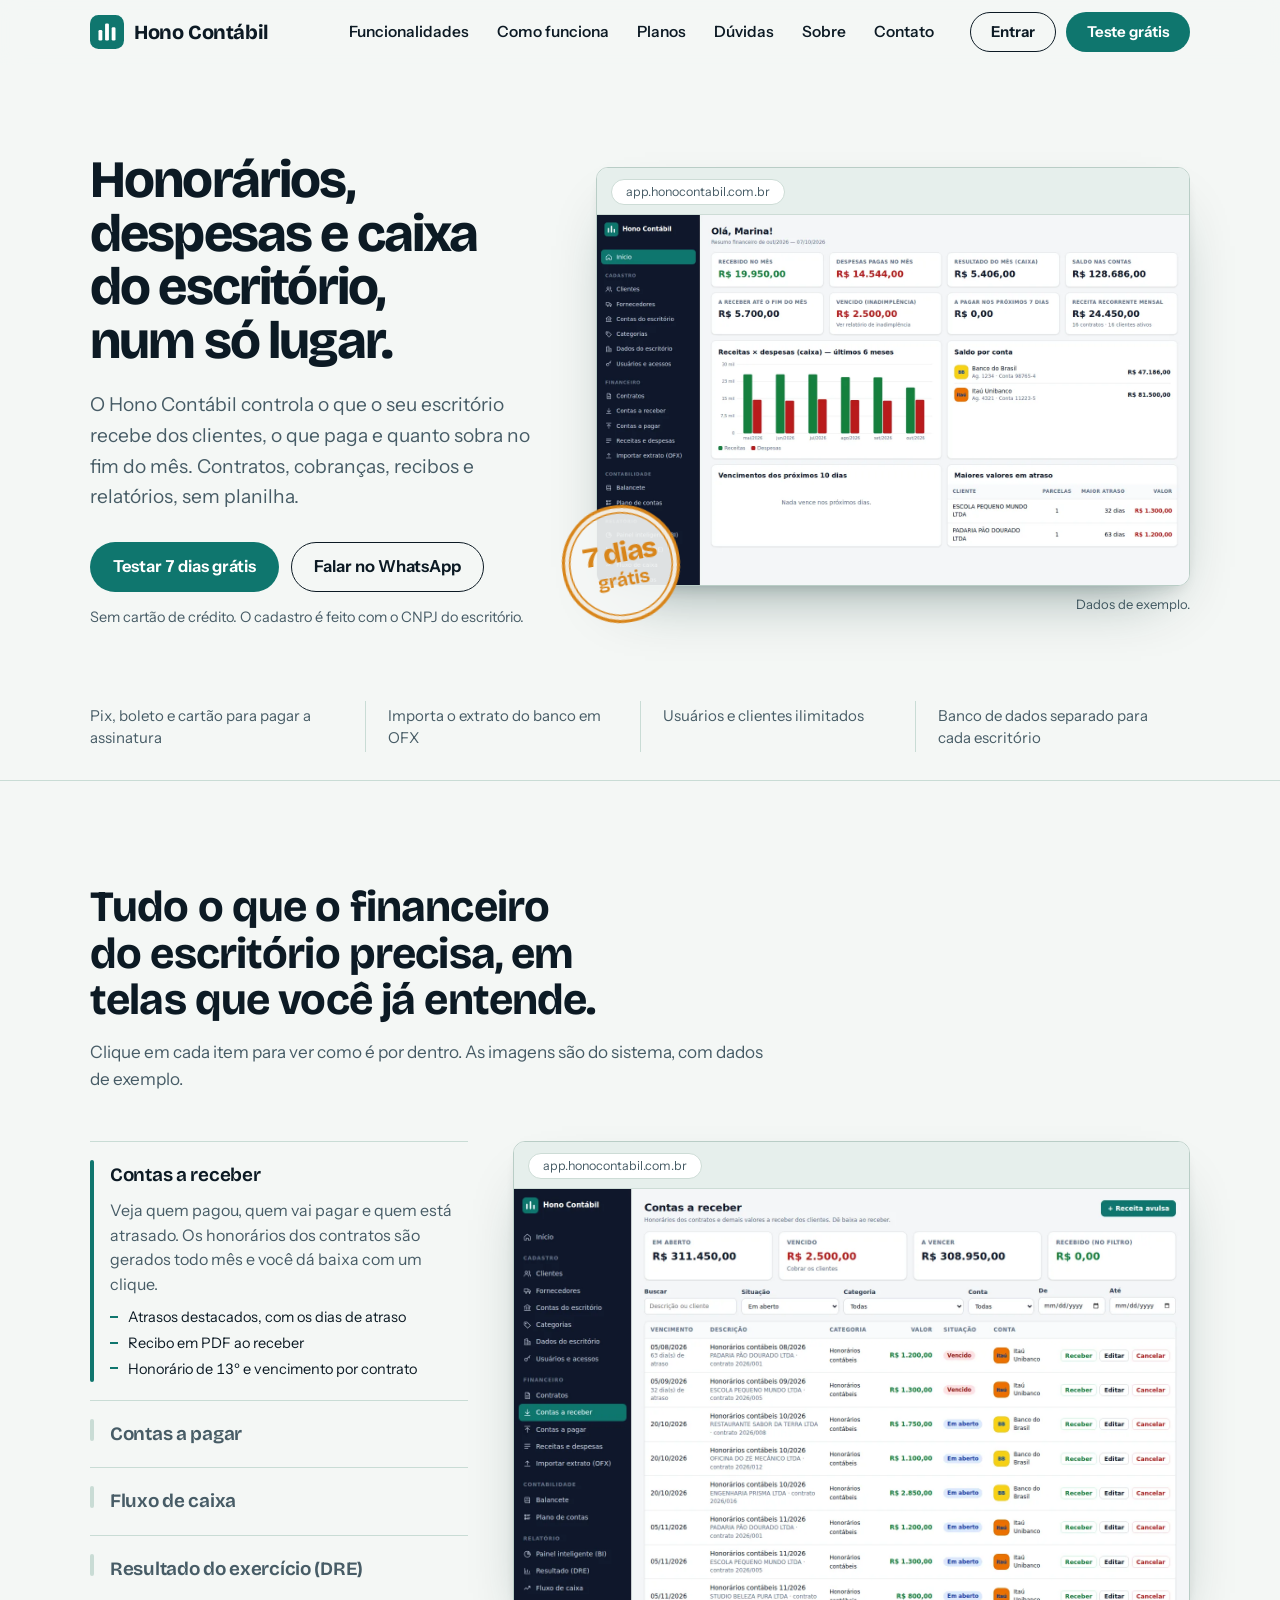
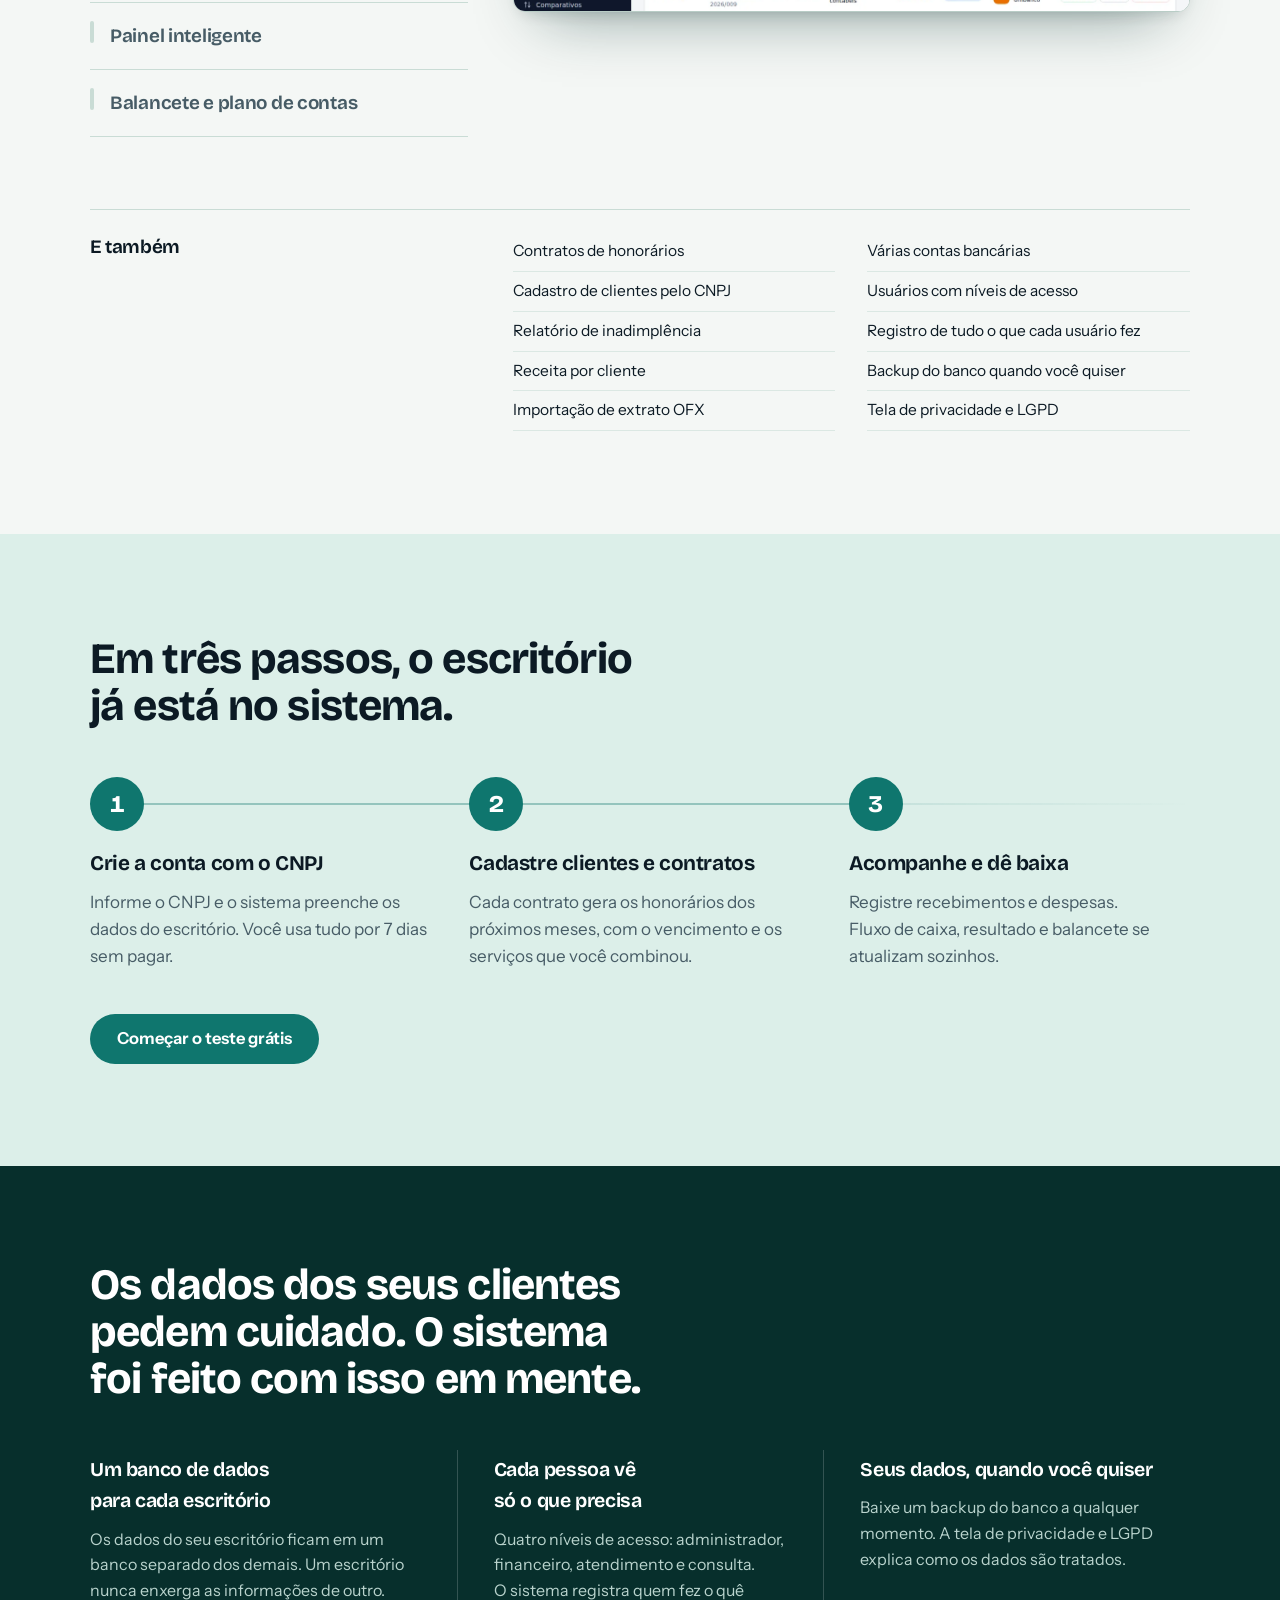
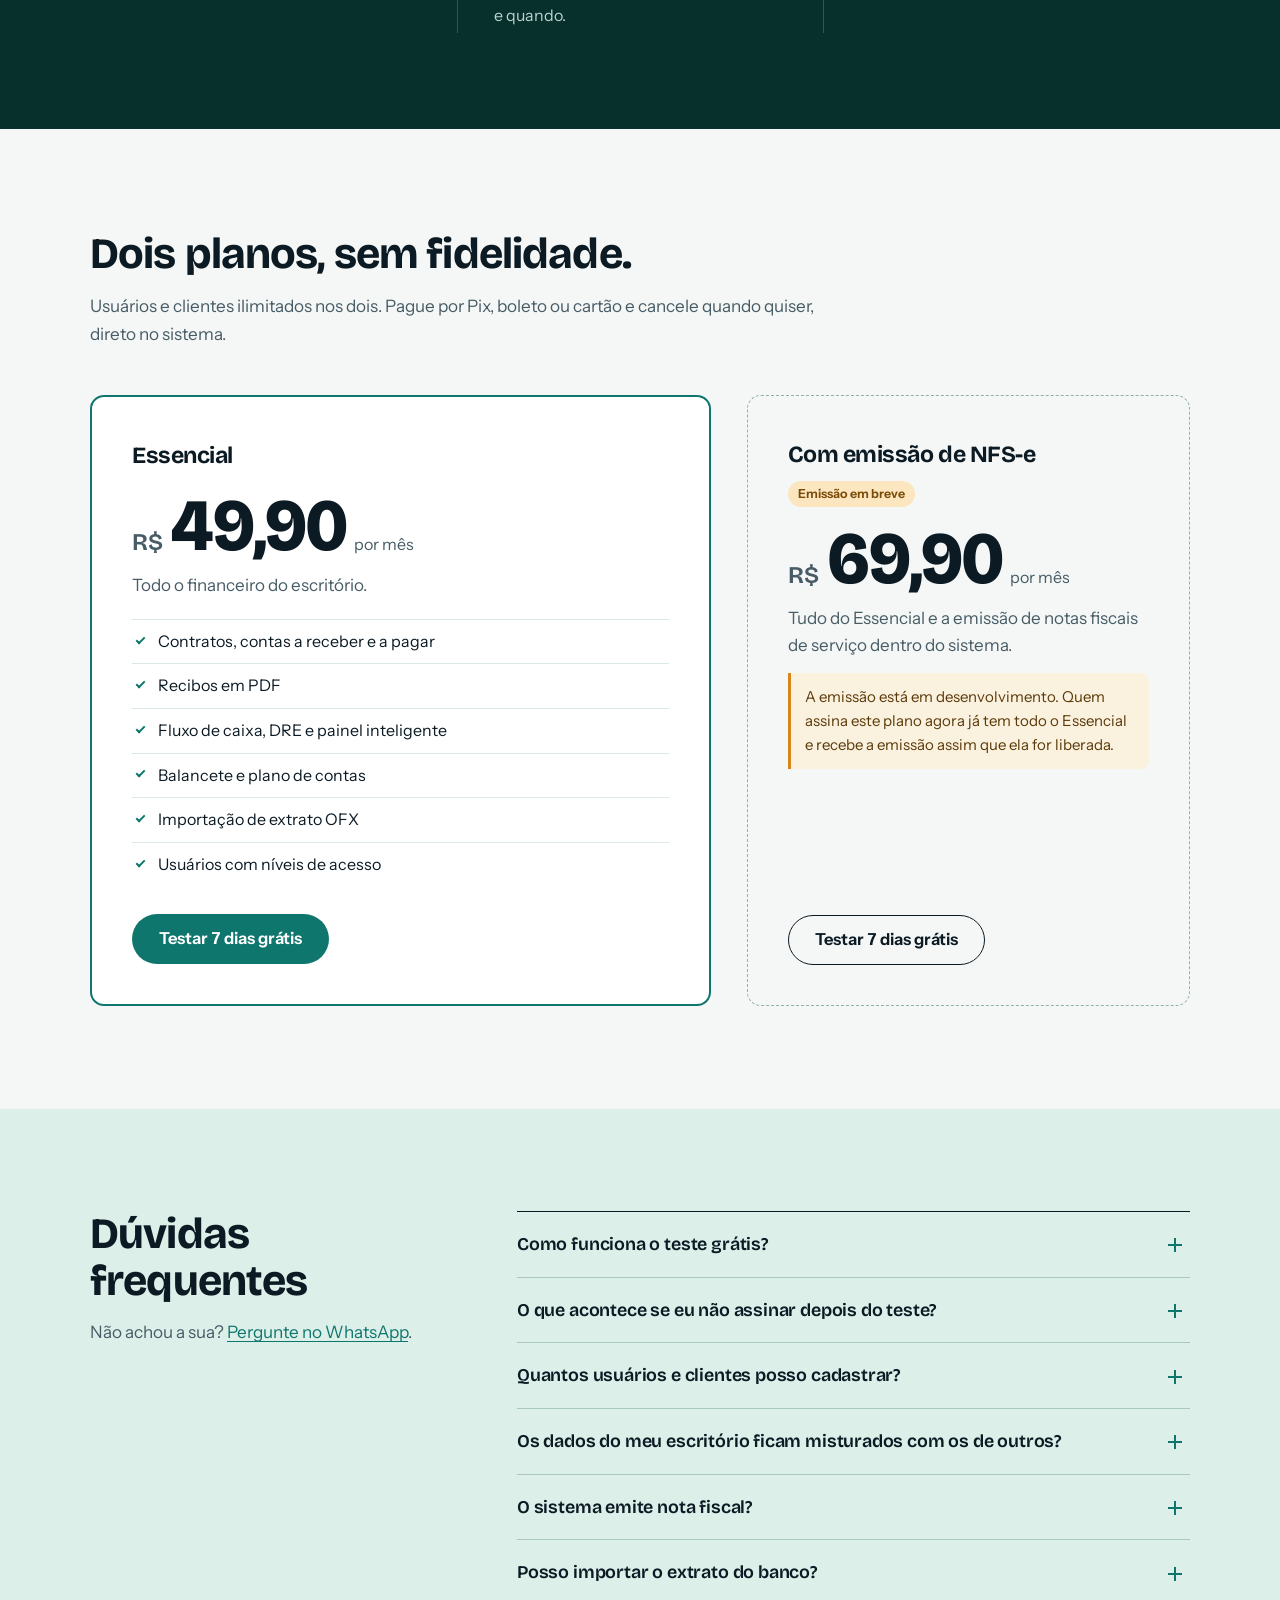
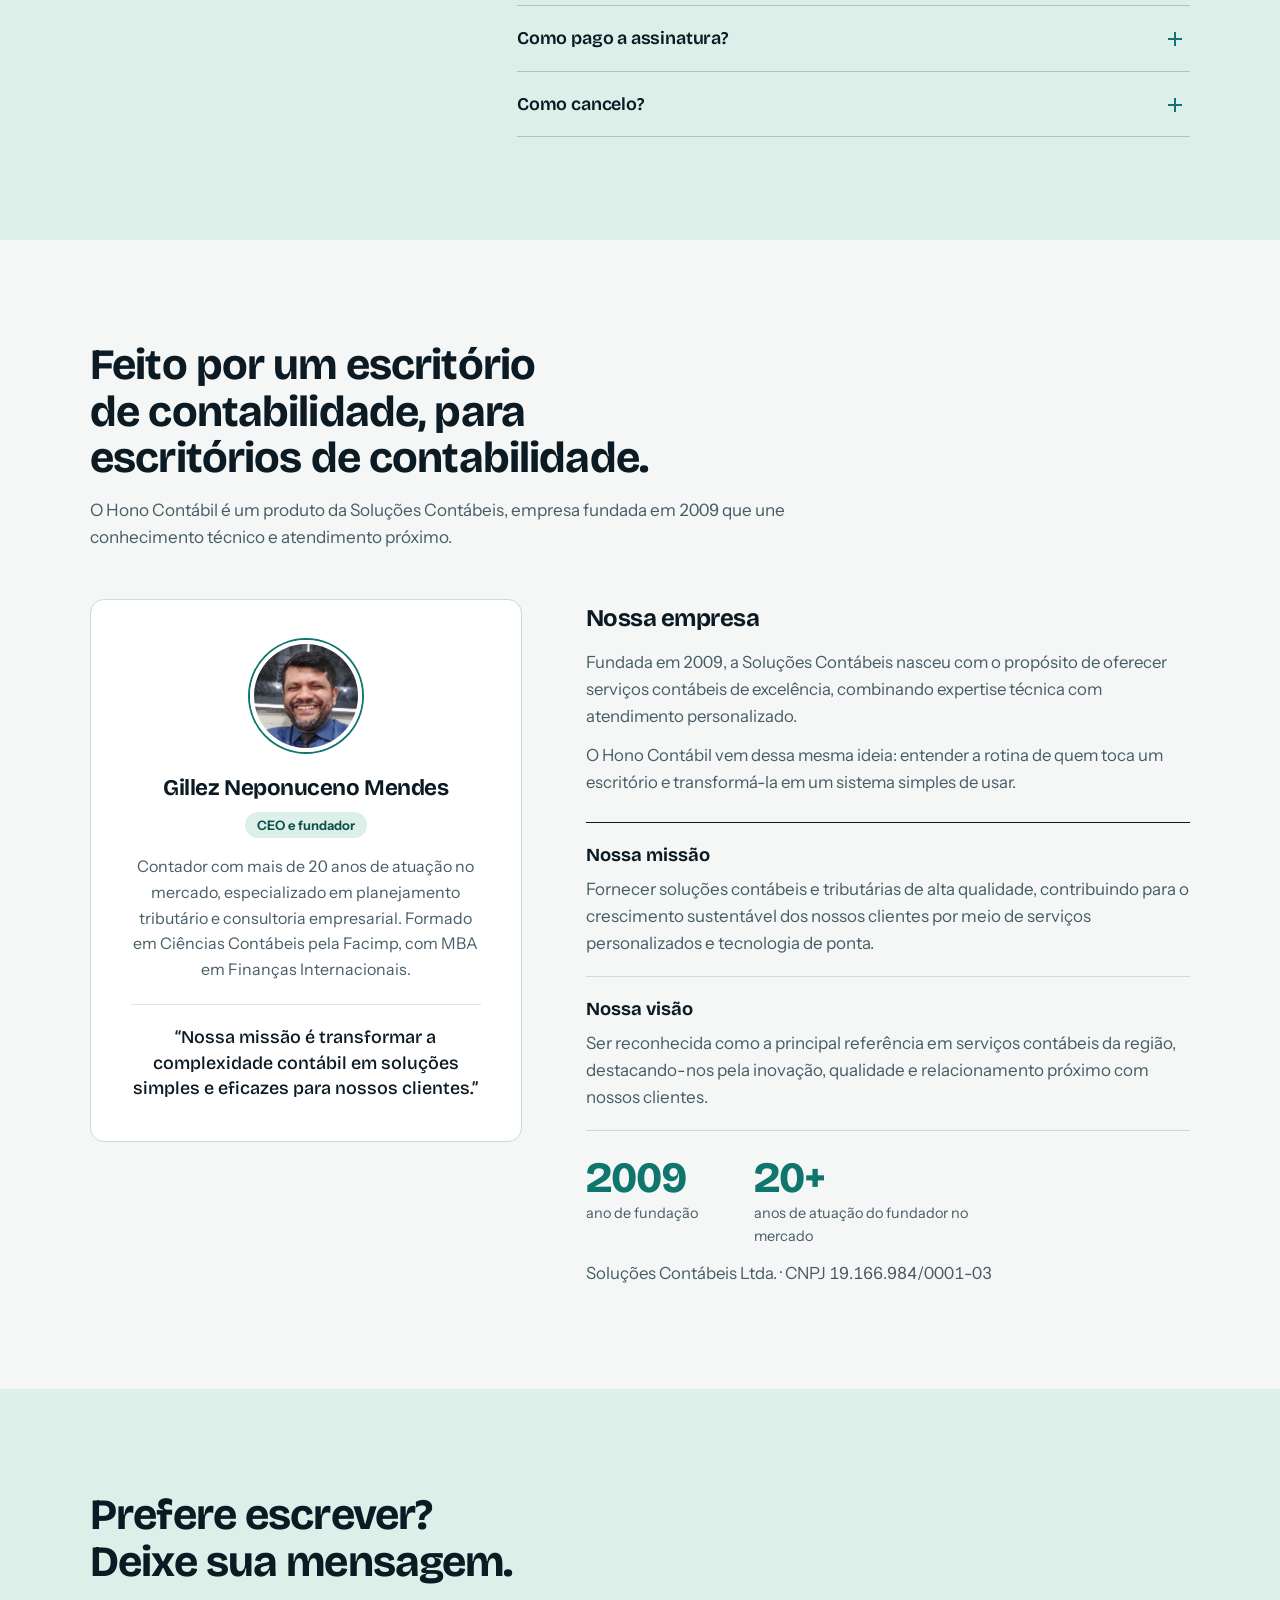
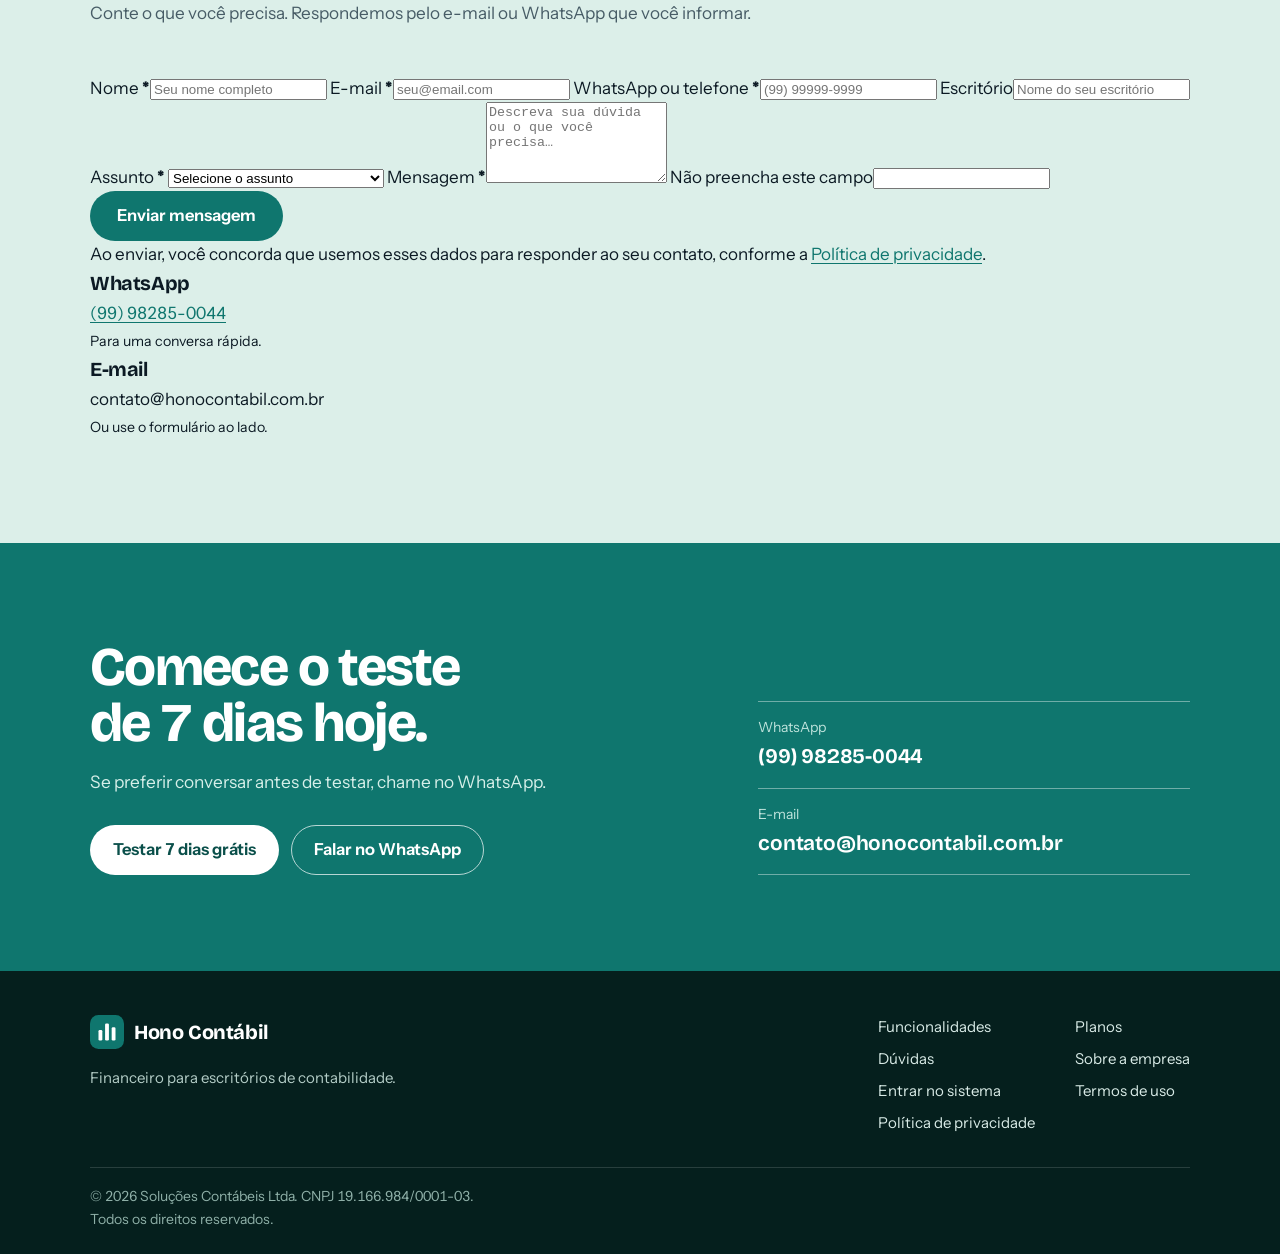
==== commit ca0cdf8c: "Add files via upload" ====
--- a/index.html
+++ b/index.html
@@ -303,6 +303,53 @@
   </div>
 </section>
 
+<!-- ================= MENSAGEM ================= -->
+<section class="sec sec-menta" id="mensagem">
+  <div class="sec-in">
+    <header class="sec-cab">
+      <h2>Prefere escrever? Deixe sua mensagem.</h2>
+      <p>Conte o que você precisa. Respondemos pelo e-mail ou WhatsApp que você informar.</p>
+    </header>
+    <div class="msg">
+      <form class="msg-form" id="form-contato" novalidate>
+        <div class="msg-grade">
+          <label class="msg-campo"><span>Nome <b aria-hidden="true">*</b></span><input name="nome" type="text" autocomplete="name" maxlength="120" placeholder="Seu nome completo" required></label>
+          <label class="msg-campo"><span>E-mail <b aria-hidden="true">*</b></span><input name="email" type="email" autocomplete="email" maxlength="160" placeholder="seu@email.com" required></label>
+          <label class="msg-campo"><span>WhatsApp ou telefone <b aria-hidden="true">*</b></span><input name="telefone" type="tel" autocomplete="tel" maxlength="30" placeholder="(99) 99999-9999" required></label>
+          <label class="msg-campo"><span>Escritório</span><input name="escritorio" type="text" autocomplete="organization" maxlength="120" placeholder="Nome do seu escritório"></label>
+          <label class="msg-campo msg-larga"><span>Assunto <b aria-hidden="true">*</b></span>
+            <select name="assunto" required>
+              <option value="">Selecione o assunto</option>
+              <option>Quero testar o sistema</option>
+              <option>Dúvida sobre os planos</option>
+              <option>Dúvida sobre nota fiscal (NFS-e)</option>
+              <option>Suporte</option>
+              <option>Outro assunto</option>
+            </select>
+          </label>
+          <label class="msg-campo msg-larga"><span>Mensagem <b aria-hidden="true">*</b></span><textarea name="mensagem" rows="5" maxlength="2000" placeholder="Descreva sua dúvida ou o que você precisa…" required></textarea></label>
+          <label class="msg-isca" aria-hidden="true">Não preencha este campo<input name="site_url" type="text" tabindex="-1" autocomplete="off"></label>
+        </div>
+        <button class="btn btn-pri btn-gg msg-enviar" type="submit">Enviar mensagem</button>
+        <p class="msg-estado" id="form-estado" role="status" aria-live="polite"></p>
+        <p class="msg-lgpd">Ao enviar, você concorda que usemos esses dados para responder ao seu contato, conforme a <a data-app="/privacidade.html" href="https://app.honocontabil.com.br/privacidade.html" target="_blank" rel="noopener">Política de privacidade</a>.</p>
+      </form>
+      <aside class="msg-lado" aria-label="Outros canais">
+        <div class="msg-cartao">
+          <h3>WhatsApp</h3>
+          <p><a data-wa href="https://wa.me/5599982850044?text=Ol%C3%A1!%20Quero%20conhecer%20o%20Hono%20Cont%C3%A1bil." target="_blank" rel="noopener">(99) 98285-0044</a></p>
+          <small>Para uma conversa rápida.</small>
+        </div>
+        <div class="msg-cartao">
+          <h3>E-mail</h3>
+          <p data-email-txt>contato@honocontabil.com.br</p>
+          <small>Ou use o formulário ao lado.</small>
+        </div>
+      </aside>
+    </div>
+  </div>
+</section>
+
 <!-- ================= CONTATO ================= -->
 <section class="fecho" id="contato">
   <div class="sec-in fecho-in">
@@ -316,7 +363,7 @@
     </div>
     <ul class="contatos">
       <li><span class="contato-rot">WhatsApp</span><a data-wa href="https://wa.me/5599982850044?text=Ol%C3%A1!%20Quero%20conhecer%20o%20Hono%20Cont%C3%A1bil." target="_blank" rel="noopener">(99) 98285-0044</a></li>
-      <li><span class="contato-rot">E-mail</span><a data-email href="mailto:contato@honocontabil.com.br">contato@honocontabil.com.br</a></li>
+      <li><span class="contato-rot">E-mail</span><a data-email href="#mensagem">contato@honocontabil.com.br</a></li>
       <li class="redes" id="redes" hidden>
         <span class="contato-rot">Redes sociais</span>
         <span class="redes-lista">
--- a/assets/css/site.css
+++ b/assets/css/site.css
@@ -85,23 +85,15 @@
 
 /* ---------- hero ---------- */
 .hero { position: relative; overflow: hidden; border-bottom: 1px solid var(--linha); }
-.hero::before { /* pauta do livro-caixa */
-  content: ""; position: absolute; inset: 0; pointer-events: none;
-  background:
-    linear-gradient(to right, transparent calc(var(--gut) + 0px), var(--margem) calc(var(--gut) + 0px), var(--margem) calc(var(--gut) + 1px), transparent calc(var(--gut) + 1px)),
-    repeating-linear-gradient(to bottom, transparent 0 35px, var(--pauta) 35px 36px);
-  -webkit-mask-image: linear-gradient(to bottom, #000 55%, transparent);
-          mask-image: linear-gradient(to bottom, #000 55%, transparent);
-}
 .hero-in { position: relative; max-width: var(--larg); margin: 0 auto; padding: clamp(40px, 7vw, 88px) var(--gut) clamp(40px, 6vw, 72px); display: grid; grid-template-columns: minmax(0, 5.2fr) minmax(0, 6.8fr); gap: clamp(28px, 4vw, 56px); align-items: center; }
 .hero h1 { font-size: clamp(2.2rem, 4.1vw, 3.6rem); font-weight: 750; line-height: 1.02; letter-spacing: -0.035em; }
 .hero-sub { margin-top: 22px; font-size: clamp(1.05rem, 1.5vw, 1.2rem); color: var(--muted); max-width: 34em; }
 .hero-acoes { margin-top: 30px; display: flex; flex-wrap: wrap; gap: 12px; }
 .hero-acoes .btn-gg { padding: 14px 22px; }
 .hero-nota { margin-top: 14px; font-size: 14.5px; color: var(--muted); }
-.hero-tela { position: relative; margin: 0; margin-right: calc(-1 * (var(--gut) + max(0px, (100vw - var(--larg)) / 2))); }
-.hero-tela .janela { border-radius: 12px 0 0 12px; border-right: 0; transform: translateX(0); }
-.legenda { margin-top: 8px; padding-right: var(--gut); text-align: right; font-size: 13px; color: var(--muted); }
+.hero-tela { position: relative; margin: 0; }
+.hero-tela .janela { transform: translateX(0); }
+.legenda { margin-top: 8px; text-align: right; font-size: 13px; color: var(--muted); }
 .carimbo {
   position: absolute; left: -34px; bottom: -8px; width: 118px; height: 118px; border-radius: 50%;
   border: 3px solid var(--carimbo); color: var(--carimbo); background: rgba(244,247,245,.9);
@@ -259,7 +251,6 @@
   .menu-acoes { margin: 16px 0 0; }
   .menu-acoes .btn { flex: 1; }
   .hero-in { grid-template-columns: 1fr; }
-  .hero-tela { margin-right: calc(var(--gut) * -1); margin-left: 0; }
   .carimbo { left: 12px; bottom: -14px; width: 98px; height: 98px; }
   .carimbo strong { font-size: 23px; } .carimbo span { font-size: 16px; }
   .fatos { grid-template-columns: 1fr 1fr; row-gap: 14px; }
@@ -288,3 +279,38 @@
   .rodape-links { grid-template-columns: 1fr; }
   .zap-rot { display: none; }
 }
+
+/* ---------- sobre a empresa ---------- */
+.sobre { display: grid; grid-template-columns: minmax(0, 5fr) minmax(0, 7fr); gap: clamp(28px, 5vw, 72px); align-items: start; }
+.sobre-card { background: var(--papel-2); border: 1.5px solid var(--linha); border-radius: 14px; padding: clamp(24px, 3.4vw, 40px); text-align: center; display: flex; flex-direction: column; align-items: center; }
+.sobre-foto { width: 112px; height: 112px; border-radius: 50%; object-fit: cover; border: 4px solid #fff; box-shadow: 0 0 0 2px var(--verde); }
+.sobre-card h3 { margin-top: 18px; font-size: 1.4rem; font-weight: 700; }
+.sobre-cargo { margin-top: 6px; font-size: 13px; font-weight: 650; color: var(--verde-esc); background: var(--menta); border-radius: 999px; padding: 3px 12px; }
+.sobre-bio { margin-top: 16px; color: var(--muted); font-size: 1rem; }
+.sobre-cita { margin: 22px 0 0; padding-top: 20px; border-top: 1px solid var(--pauta); font-family: var(--f-tit); font-size: 1.12rem; line-height: 1.4; font-weight: 520; color: var(--tinta); }
+.sobre-texto h3 { font-size: 1.5rem; font-weight: 700; }
+.sobre-texto > p { margin-top: 12px; color: var(--muted); font-size: 1.05rem; max-width: 40em; }
+.sobre-mv { margin: 26px 0 0; border-top: 1.5px solid var(--tinta); }
+.sobre-mv > div { padding: 18px 0; border-bottom: 1px solid var(--linha); }
+.sobre-mv dt { font-family: var(--f-tit); font-weight: 680; font-size: 1.15rem; }
+.sobre-mv dd { margin: 6px 0 0; color: var(--muted); max-width: 40em; }
+.sobre-nums { list-style: none; margin: 26px 0 0; padding: 0; display: flex; flex-wrap: wrap; gap: 20px clamp(28px, 5vw, 56px); }
+.sobre-nums li { display: flex; flex-direction: column; gap: 2px; max-width: 14em; }
+.sobre-nums strong { font-family: var(--f-tit); font-size: clamp(2rem, 4vw, 2.7rem); font-weight: 750; line-height: 1; color: var(--verde); letter-spacing: -0.02em; }
+.sobre-nums span { font-size: 14.5px; color: var(--muted); }
+.sobre-legal { margin-top: 24px; font-size: 13.5px; color: var(--muted); }
+@media (max-width: 960px) {
+  .sobre { grid-template-columns: 1fr; }
+}
+/* menu um pouco mais compacto em telas médias, para caber o link Sobre */
+@media (min-width: 961px) and (max-width: 1160px) {
+  .topo-in { gap: 14px; }
+  .menu { gap: 16px; }
+  .menu > a { font-size: 14.5px; }
+  .menu-acoes { margin-left: 2px; gap: 8px; }
+}
+@media (min-width: 961px) and (max-width: 1010px) {
+  .menu { gap: 12px; }
+  .menu > a { font-size: 14px; }
+  .menu-acoes .btn { padding-left: 14px; padding-right: 14px; }
+}
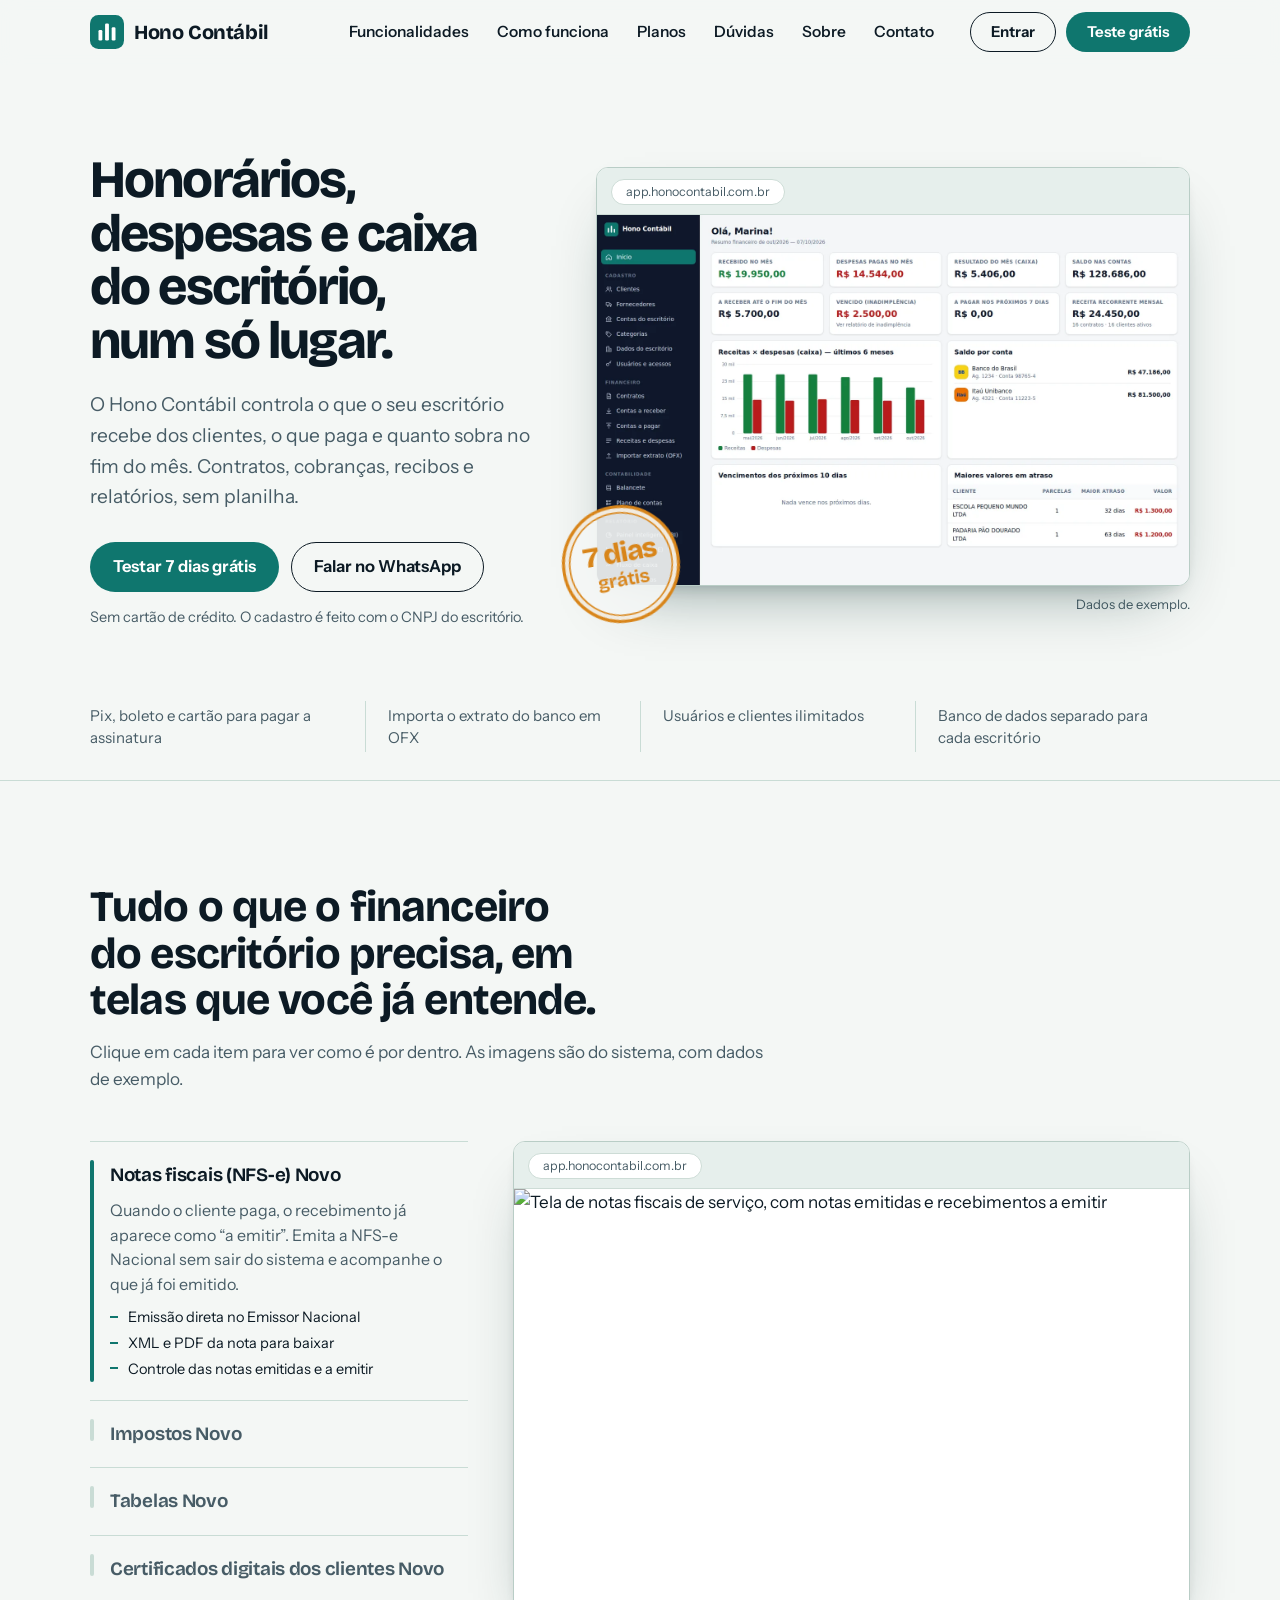
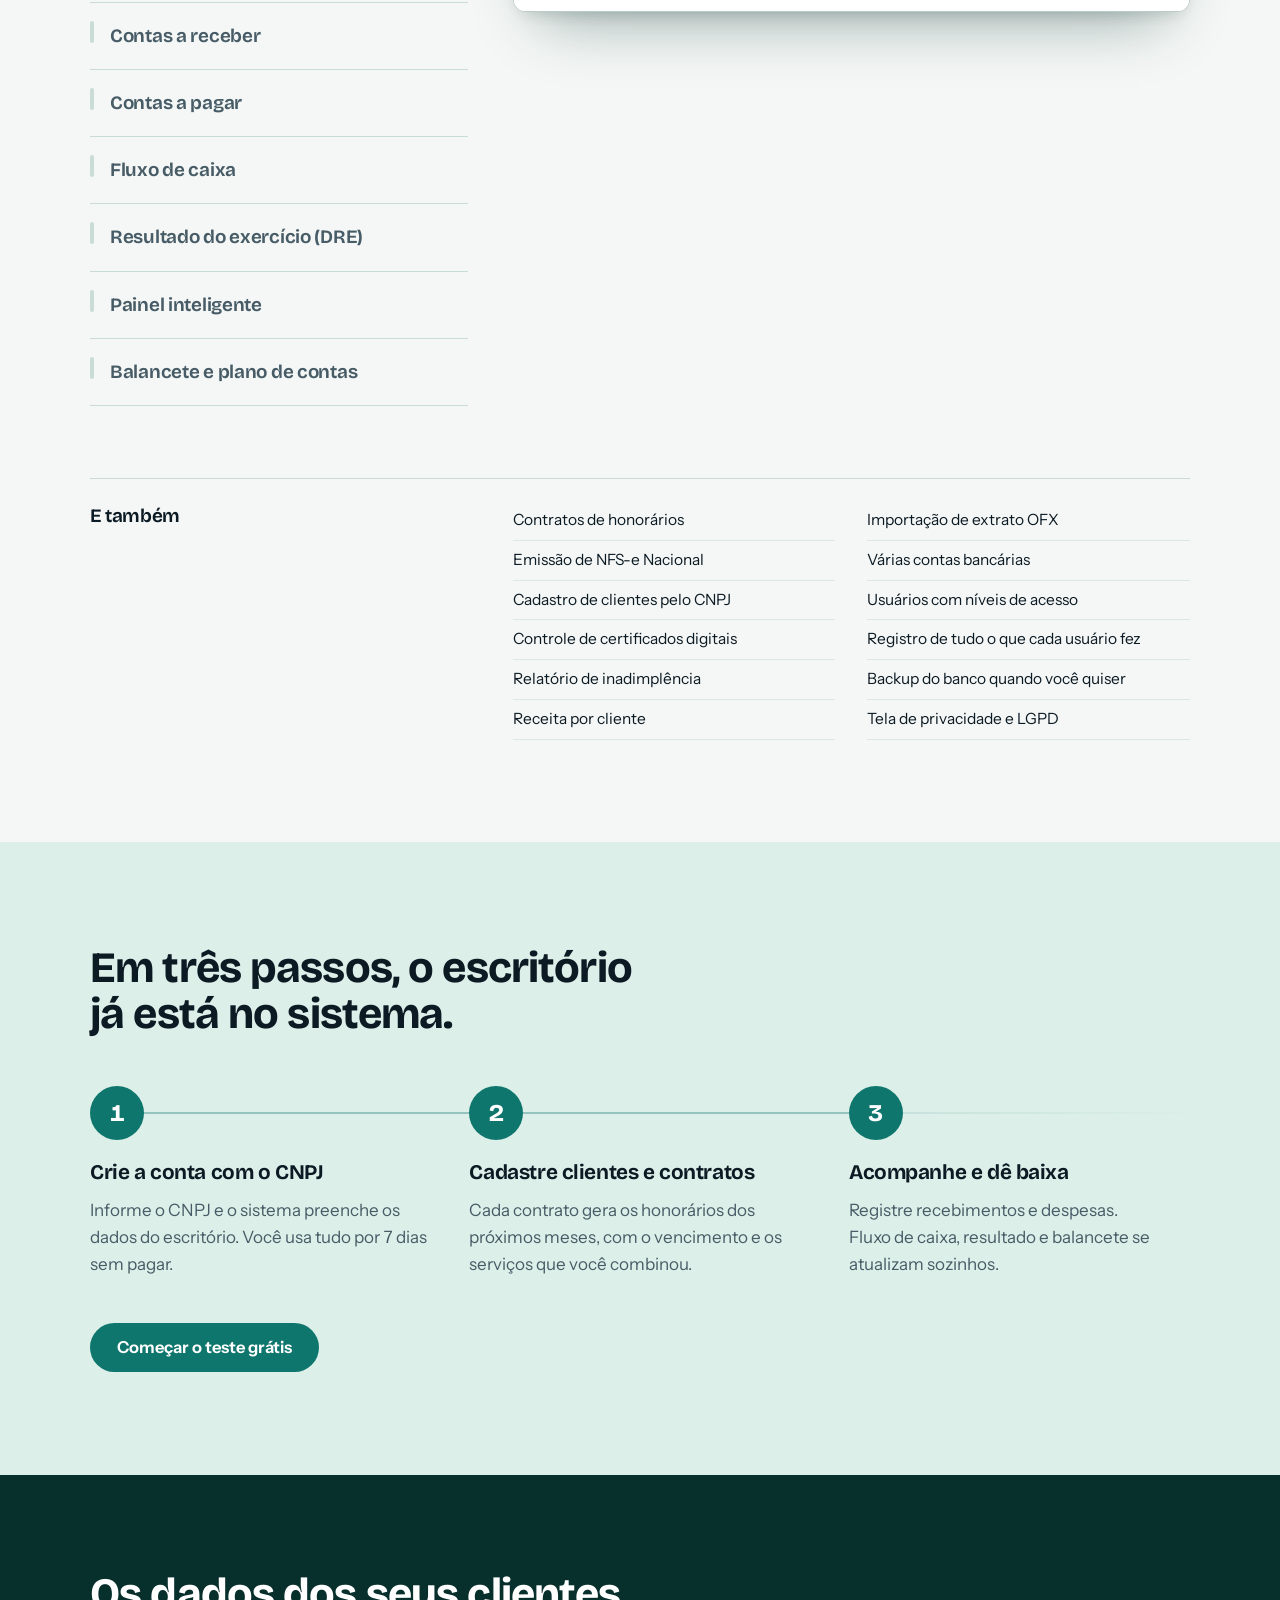
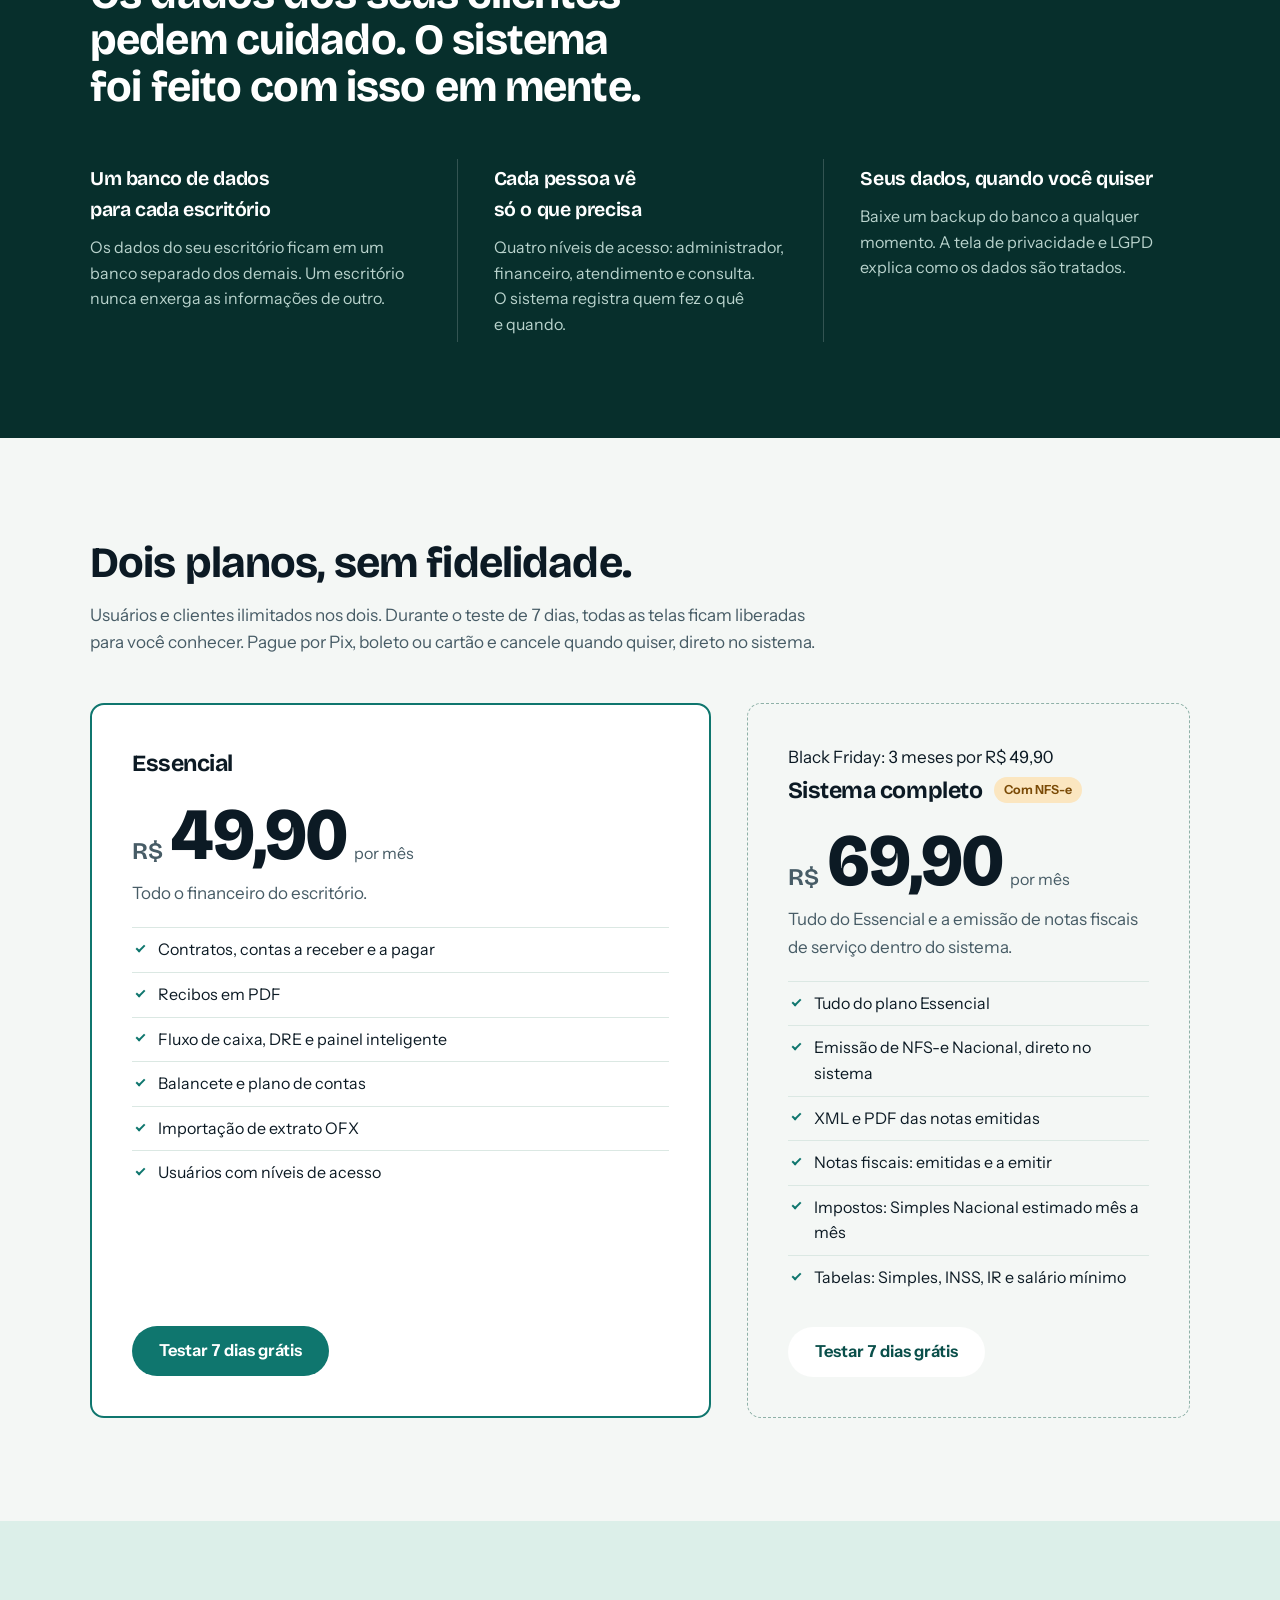
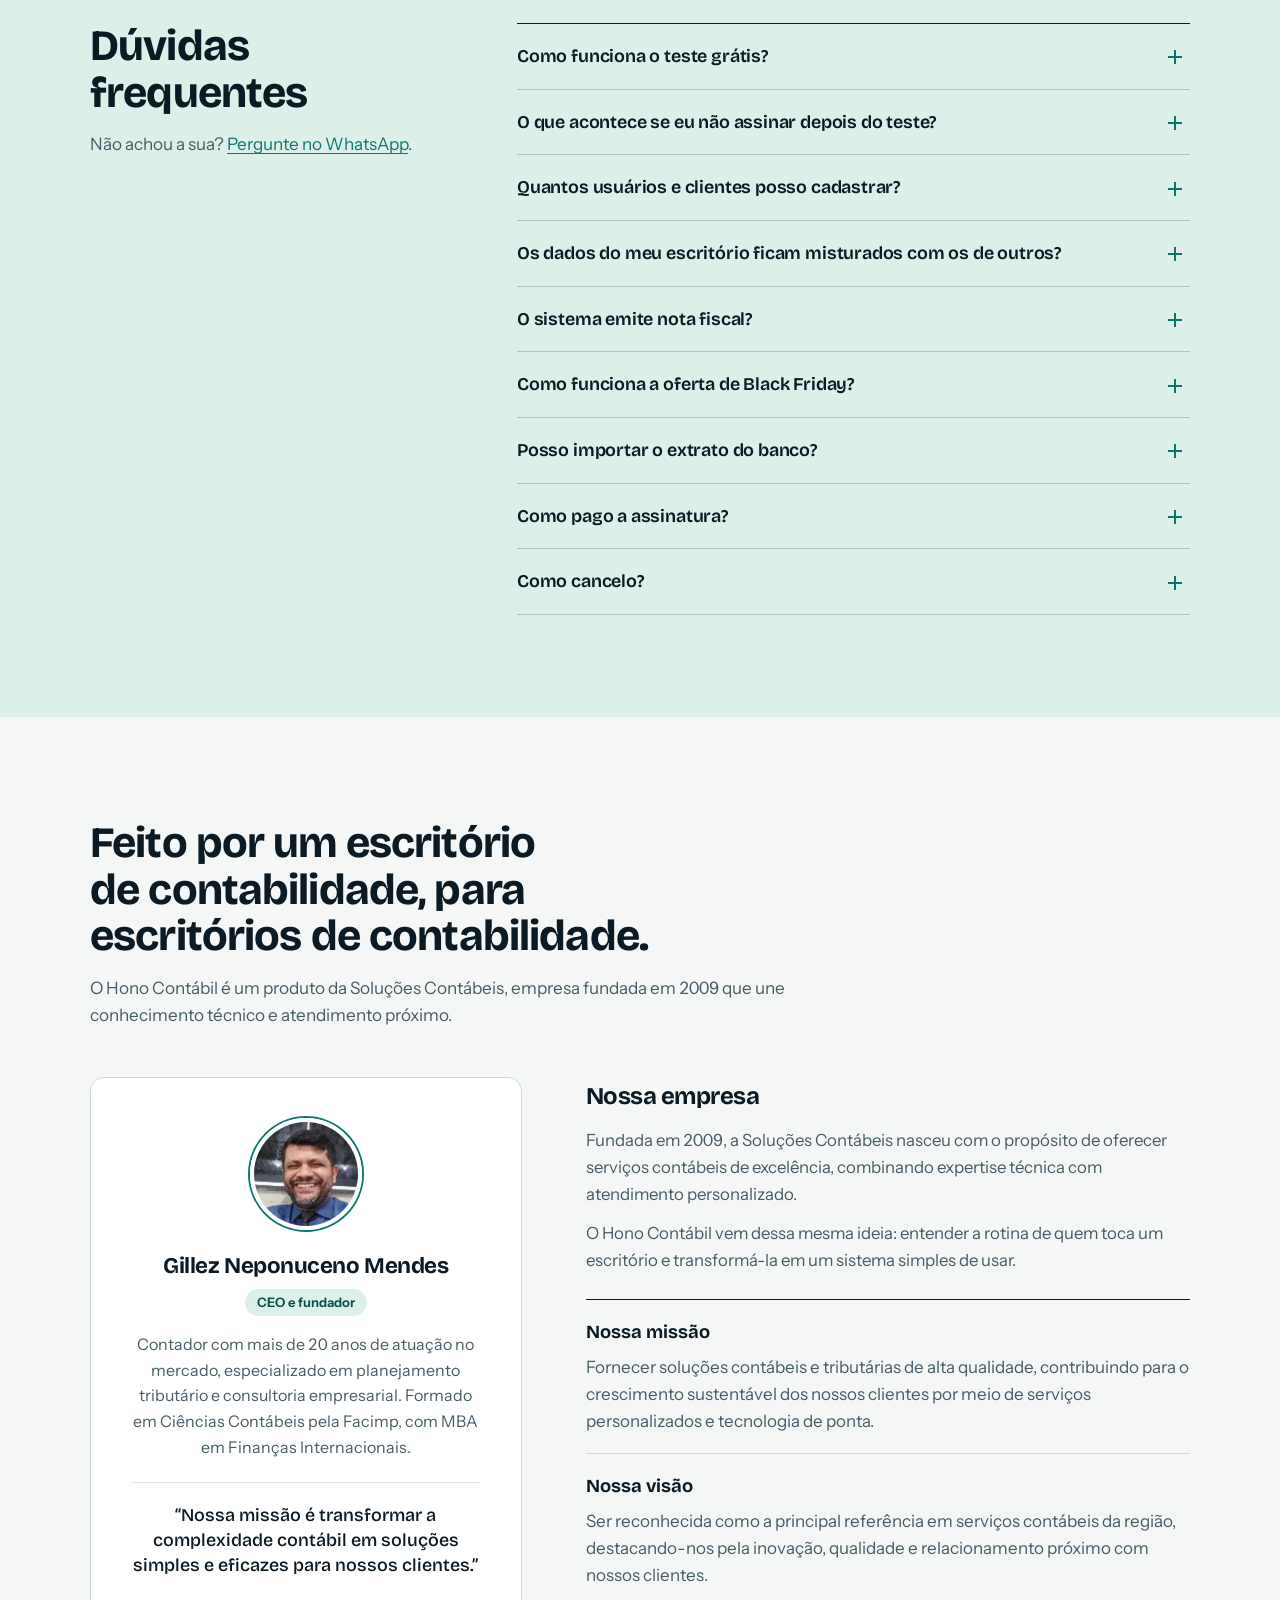
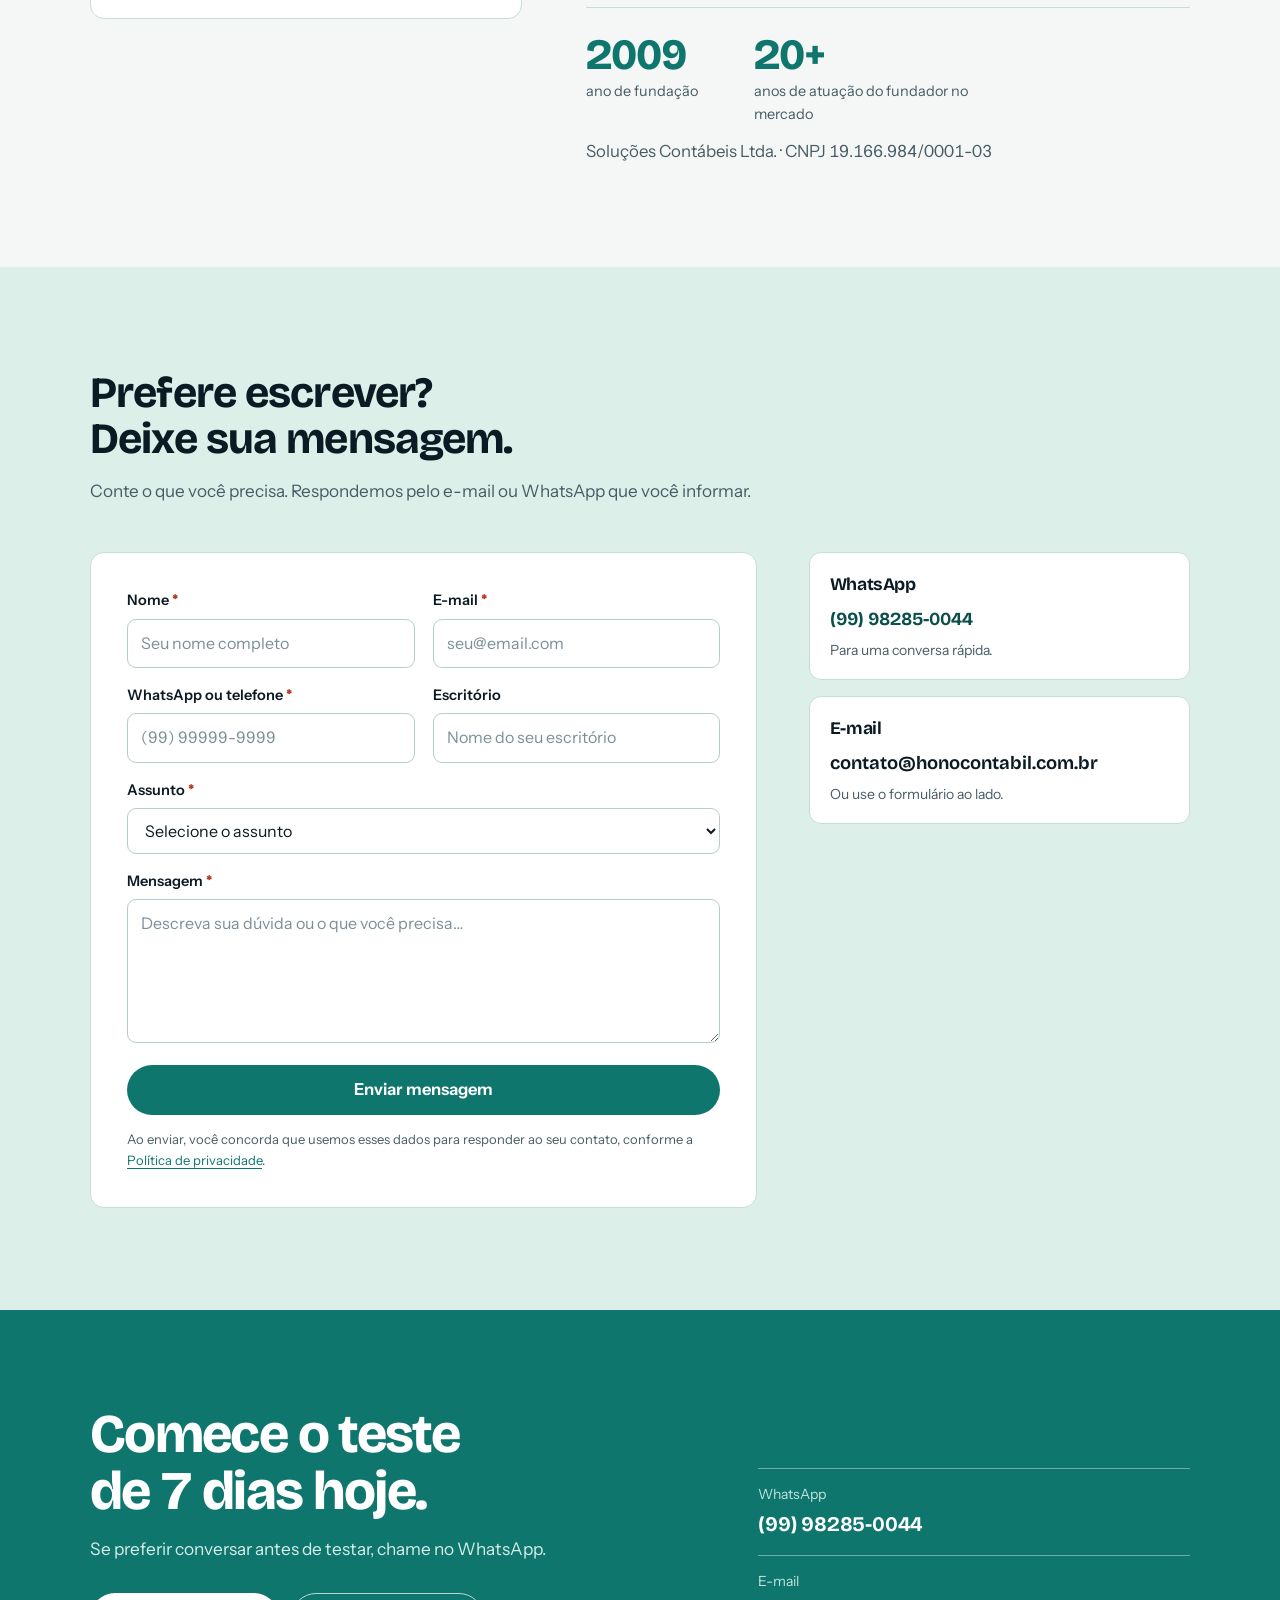
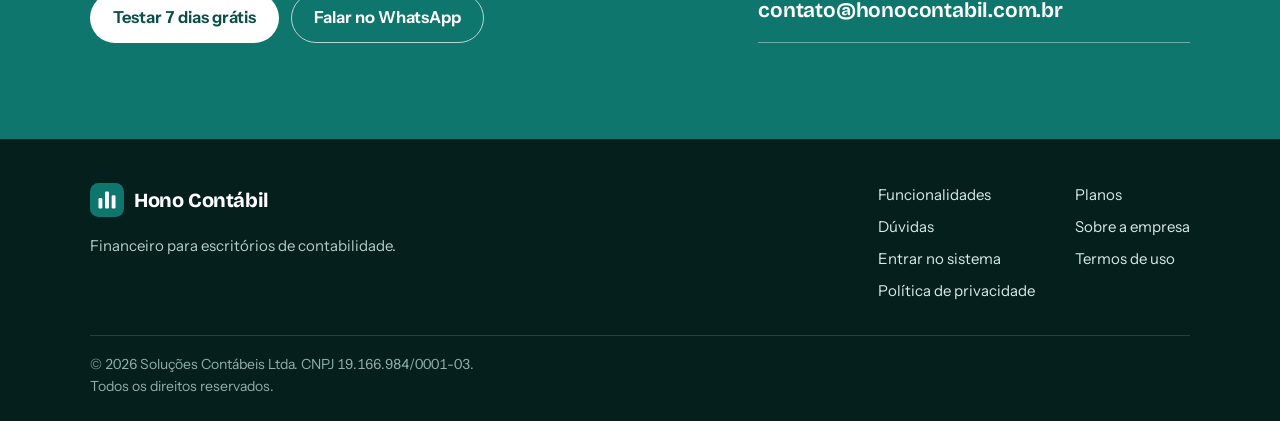
==== commit a634b621: "Add files via upload" ====
--- a/index.html
+++ b/index.html
@@ -4,7 +4,7 @@
 <meta charset="utf-8">
 <meta name="viewport" content="width=device-width,initial-scale=1">
 <title>Hono Contábil | Financeiro para escritórios de contabilidade</title>
-<meta name="description" content="Controle os honorários, as despesas e o caixa do seu escritório contábil em um só lugar. Contratos, contas a receber e a pagar, fluxo de caixa, DRE e balancete. Teste grátis por 7 dias.">
+<meta name="description" content="Controle os honorários, as despesas e o caixa do seu escritório contábil em um só lugar. Contratos, contas a receber e a pagar, fluxo de caixa, DRE, balancete, emissão de NFS-e e cálculo de impostos. Teste grátis por 7 dias.">
 <meta name="theme-color" content="#0f766e">
 <link rel="canonical" href="https://honocontabil.com.br/">
 <link rel="icon" href="favicon.svg" type="image/svg+xml">
@@ -21,7 +21,7 @@
 <link href="https://fonts.googleapis.com/css2?family=Bricolage+Grotesque:opsz,wght@12..96,500..800&family=Instrument+Sans:wght@400..700&display=swap" rel="stylesheet">
 <link rel="stylesheet" href="assets/css/site.css">
 <script type="application/ld+json">
-{"@context":"https://schema.org","@type":"SoftwareApplication","name":"Hono Contábil","applicationCategory":"BusinessApplication","operatingSystem":"Web","description":"Sistema financeiro para escritórios de contabilidade: honorários, contas a pagar e a receber, fluxo de caixa, DRE e balancete.","offers":[{"@type":"Offer","name":"Essencial","price":"49.90","priceCurrency":"BRL"},{"@type":"Offer","name":"Com emissão de NFS-e","price":"69.90","priceCurrency":"BRL"}],"publisher":{"@type":"Organization","name":"Soluções Contábeis Ltda.","taxID":"19.166.984/0001-03"}}
+{"@context":"https://schema.org","@type":"SoftwareApplication","name":"Hono Contábil","applicationCategory":"BusinessApplication","operatingSystem":"Web","description":"Sistema financeiro para escritórios de contabilidade: honorários, contas a pagar e a receber, fluxo de caixa, DRE, balancete, emissão de NFS-e e cálculo de impostos.","offers":[{"@type":"Offer","name":"Essencial","price":"49.90","priceCurrency":"BRL"},{"@type":"Offer","name":"Com emissão de NFS-e","price":"69.90","priceCurrency":"BRL"}],"publisher":{"@type":"Organization","name":"Soluções Contábeis Ltda.","taxID":"19.166.984/0001-03"}}
 </script>
 </head>
 <body>
@@ -41,7 +41,7 @@
       <a href="#sobre">Sobre</a>
       <a href="#contato">Contato</a>
       <div class="menu-acoes">
-        <a class="btn btn-linha" data-app="/" href="https://app.honocontabil.com.br/">Entrar</a>
+        <a class="btn btn-linha" data-app="/" href="https://app.honocontabil.com.br/" target="_blank" rel="noopener">Entrar</a>
         <a class="btn btn-pri" data-app="/#/cadastro" href="https://app.honocontabil.com.br/#/cadastro">Teste grátis</a>
       </div>
     </nav>
@@ -67,7 +67,7 @@
     <figure class="hero-tela" aria-label="Tela inicial do Hono Contábil, com dados de exemplo">
       <div class="janela">
         <div class="janela-barra"><span class="janela-url">app.honocontabil.com.br</span></div>
-        <img src="assets/img/inicio.webp" width="1440" height="900" alt="Painel inicial do Hono Contábil com recebido no mês, despesas, saldo por conta e gráfico de receitas e despesas" fetchpriority="high">
+        <img src="assets/img/inicio.webp" width="2880" height="1800" alt="Painel inicial do Hono Contábil com recebido no mês, despesas, saldo por conta e gráfico de receitas e despesas" fetchpriority="high">
       </div>
       <div class="carimbo" aria-hidden="true"><strong>7 dias</strong><span>grátis</span></div>
       <figcaption class="legenda">Dados de exemplo.</figcaption>
@@ -92,7 +92,27 @@
 
     <div class="expl" id="expl">
       <div class="expl-lista" role="tablist" aria-label="Funcionalidades" aria-orientation="vertical">
-        <button class="expl-item on" role="tab" id="t-receber" aria-selected="true" aria-controls="p-receber" data-img="receber">
+        <button class="expl-item on" role="tab" id="t-notas" aria-selected="true" aria-controls="p-receber" data-img="notas">
+          <span class="expl-tit">Notas fiscais (NFS-e) <span class="novo">Novo</span></span>
+          <span class="expl-corpo"><span class="expl-in"><span class="expl-txt">Quando o cliente paga, o recebimento já aparece como “a emitir”. Emita a NFS-e Nacional sem sair do sistema e acompanhe o que já foi emitido.</span><span class="expl-pontos"><span>Emissão direta no Emissor Nacional</span><span>XML e PDF da nota para baixar</span><span>Controle das notas emitidas e a emitir</span></span></span></span>
+          <i class="expl-prog" aria-hidden="true"></i>
+        </button>
+        <button class="expl-item" role="tab" id="t-impostos" aria-selected="false" aria-controls="p-receber" data-img="impostos" tabindex="-1">
+          <span class="expl-tit">Impostos <span class="novo">Novo</span></span>
+          <span class="expl-corpo"><span class="expl-in"><span class="expl-txt">Veja quanto de Simples Nacional o escritório deve no mês. A alíquota efetiva é calculada pela receita dos últimos 12 meses, a cada recebimento.</span><span class="expl-pontos"><span>Imposto estimado (DAS) mês a mês</span><span>Faixa do Simples e quanto falta para a próxima</span><span>Acompanha o limite de R$ 4,8 milhões</span></span></span></span>
+          <i class="expl-prog" aria-hidden="true"></i>
+        </button>
+        <button class="expl-item" role="tab" id="t-tabelas" aria-selected="false" aria-controls="p-receber" data-img="tabelas" tabindex="-1">
+          <span class="expl-tit">Tabelas <span class="novo">Novo</span></span>
+          <span class="expl-corpo"><span class="expl-in"><span class="expl-txt">Consulta rápida das tabelas que o escritório usa todo dia, sempre com a data da última conferência.</span><span class="expl-pontos"><span>Simples Nacional, INSS e imposto de renda</span><span>Salário-família e salário mínimo</span><span>Atualizadas pelo sistema para todos os escritórios</span></span></span></span>
+          <i class="expl-prog" aria-hidden="true"></i>
+        </button>
+        <button class="expl-item" role="tab" id="t-certificados" aria-selected="false" aria-controls="p-receber" data-img="certificados" tabindex="-1">
+          <span class="expl-tit">Certificados digitais dos clientes <span class="novo">Novo</span></span>
+          <span class="expl-corpo"><span class="expl-in"><span class="expl-txt">Saiba quando o certificado digital de cada cliente vence e avise com antecedência, antes que o cliente fique sem emitir nota ou transmitir obrigações.</span><span class="expl-pontos"><span>Vencimentos dos próximos 12 meses em gráfico</span><span>Aviso ao cliente por WhatsApp, com registro de quem foi avisado</span><span>Guarda só a data de validade, nunca o arquivo do certificado</span></span></span></span>
+          <i class="expl-prog" aria-hidden="true"></i>
+        </button>
+        <button class="expl-item" role="tab" id="t-receber" aria-selected="false" aria-controls="p-receber" data-img="receber" tabindex="-1">
           <span class="expl-tit">Contas a receber</span>
           <span class="expl-corpo"><span class="expl-in"><span class="expl-txt">Veja quem pagou, quem vai pagar e quem está atrasado. Os honorários dos contratos são gerados todo mês e você dá baixa com um clique.</span><span class="expl-pontos"><span>Atrasos destacados, com os dias de atraso</span><span>Recibo em PDF ao receber</span><span>Honorário de 13º e vencimento por contrato</span></span></span></span>
           <i class="expl-prog" aria-hidden="true"></i>
@@ -128,12 +148,16 @@
         <div class="janela">
           <div class="janela-barra"><span class="janela-url">app.honocontabil.com.br</span></div>
           <div class="expl-imgs">
-            <img class="on" data-k="receber" src="assets/img/receber.webp" width="1440" height="900" alt="Tela de contas a receber, com vencidos e a vencer, e botões para receber, editar e cancelar" loading="lazy">
-            <img data-k="pagar" src="assets/img/pagar.webp" width="1440" height="900" alt="Tela de contas a pagar, com despesas em aberto, vencimentos e categorias" loading="lazy">
-            <img data-k="fluxo" src="assets/img/fluxo.webp" width="1440" height="900" alt="Tela de fluxo de caixa, com entradas, saídas e saldo projetado por mês" loading="lazy">
-            <img data-k="dre" src="assets/img/dre.webp" width="1440" height="900" alt="Tela de resultado do exercício, com receitas e despesas por categoria" loading="lazy">
-            <img data-k="bi" src="assets/img/bi.webp" width="1440" height="900" alt="Painel inteligente, com a nota de saúde financeira e os indicadores do mês" loading="lazy">
-            <img data-k="balancete" src="assets/img/balancete.webp" width="1440" height="900" alt="Balancete de verificação com a conferência de débitos e créditos" loading="lazy">
+            <img class="on" data-k="notas" src="assets/img/notas.webp" width="2880" height="1800" alt="Tela de notas fiscais de serviço, com notas emitidas e recebimentos a emitir" loading="lazy">
+            <img data-k="impostos" src="assets/img/impostos.webp" width="2880" height="1800" alt="Tela de impostos, com a alíquota efetiva e o imposto estimado do Simples Nacional no mês" loading="lazy">
+            <img data-k="tabelas" src="assets/img/tabelas.webp" width="2880" height="1800" alt="Tela de tabelas do Simples Nacional, INSS, imposto de renda e salário mínimo" loading="lazy">
+            <img data-k="certificados" src="assets/img/certificados.webp" width="2880" height="1800" alt="Tela de certificados digitais dos clientes, com vencimentos nos próximos 12 meses e aviso ao cliente" loading="lazy">
+            <img data-k="receber" src="assets/img/receber.webp" width="2880" height="1800" alt="Tela de contas a receber, com vencidos e a vencer, e botões para receber, editar e cancelar" loading="lazy">
+            <img data-k="pagar" src="assets/img/pagar.webp" width="2880" height="1800" alt="Tela de contas a pagar, com despesas em aberto, vencimentos e categorias" loading="lazy">
+            <img data-k="fluxo" src="assets/img/fluxo.webp" width="2880" height="1800" alt="Tela de fluxo de caixa, com entradas, saídas e saldo projetado por mês" loading="lazy">
+            <img data-k="dre" src="assets/img/dre.webp" width="2880" height="1800" alt="Tela de resultado do exercício, com receitas e despesas por categoria" loading="lazy">
+            <img data-k="bi" src="assets/img/bi.webp" width="2880" height="1800" alt="Painel inteligente, com a nota de saúde financeira e os indicadores do mês" loading="lazy">
+            <img data-k="balancete" src="assets/img/balancete.webp" width="2880" height="1800" alt="Balancete de verificação com a conferência de débitos e créditos" loading="lazy">
           </div>
         </div>
       </div>
@@ -143,7 +167,9 @@
       <h3>E também</h3>
       <ul>
         <li>Contratos de honorários</li>
+        <li>Emissão de NFS-e Nacional</li>
         <li>Cadastro de clientes pelo CNPJ</li>
+        <li>Controle de certificados digitais</li>
         <li>Relatório de inadimplência</li>
         <li>Receita por cliente</li>
         <li>Importação de extrato OFX</li>
@@ -214,7 +240,7 @@
   <div class="sec-in">
     <header class="sec-cab">
       <h2>Dois planos, sem fidelidade.</h2>
-      <p>Usuários e clientes ilimitados nos dois. Pague por Pix, boleto ou cartão e cancele quando quiser, direto no sistema.</p>
+      <p>Usuários e clientes ilimitados nos dois. Durante o teste de 7 dias, todas as telas ficam liberadas para você conhecer. Pague por Pix, boleto ou cartão e cancele quando quiser, direto no sistema.</p>
     </header>
 
     <div class="planos">
@@ -234,11 +260,19 @@
       </article>
 
       <article class="plano plano-b">
-        <h3>Com emissão de NFS-e <span class="selo">Emissão em breve</span></h3>
+        <p class="faixa-bf">Black Friday: 3 meses por R$ 49,90</p>
+        <h3>Sistema completo <span class="selo selo-ok">Com NFS-e</span></h3>
         <p class="preco"><span class="preco-rs">R$</span><span class="preco-v">69,90</span><span class="preco-mes">por mês</span></p>
         <p class="plano-desc">Tudo do Essencial e a emissão de notas fiscais de serviço dentro do sistema.</p>
-        <p class="plano-aviso">A emissão está em desenvolvimento. Quem assina este plano agora já tem todo o Essencial e recebe a emissão assim que ela for liberada.</p>
-        <a class="btn btn-linha btn-gg" data-app="/#/cadastro" href="https://app.honocontabil.com.br/#/cadastro">Testar 7 dias grátis</a>
+        <ul class="plano-lista">
+          <li>Tudo do plano Essencial</li>
+          <li>Emissão de NFS-e Nacional, direto no sistema</li>
+          <li>XML e PDF das notas emitidas</li>
+          <li>Notas fiscais: emitidas e a emitir</li>
+          <li>Impostos: Simples Nacional estimado mês a mês</li>
+          <li>Tabelas: Simples, INSS, IR e salário mínimo</li>
+        </ul>
+        <a class="btn btn-claro btn-gg" data-app="/#/cadastro" href="https://app.honocontabil.com.br/#/cadastro">Testar 7 dias grátis</a>
       </article>
     </div>
   </div>
@@ -252,11 +286,12 @@
       <p>Não achou a sua? <a data-wa href="https://wa.me/5599982850044?text=Ol%C3%A1!%20Tenho%20uma%20d%C3%BAvida%20sobre%20o%20Hono%20Cont%C3%A1bil." target="_blank" rel="noopener">Pergunte no WhatsApp</a>.</p>
     </header>
     <div class="faq">
-      <details><summary>Como funciona o teste grátis?</summary><p>Você cria a conta com o CNPJ do escritório e usa o sistema completo por 7 dias. Não pedimos cartão de crédito. Para continuar depois, é só assinar um dos planos.</p></details>
+      <details><summary>Como funciona o teste grátis?</summary><p>Você cria a conta com o CNPJ do escritório e usa o sistema completo por 7 dias. Não pedimos cartão de crédito. Para continuar depois, é só assinar um dos planos. Durante o teste, todas as telas ficam liberadas.</p></details>
       <details><summary>O que acontece se eu não assinar depois do teste?</summary><p>O acesso passa a ser somente consulta por alguns dias e depois é bloqueado. Seus dados não são apagados automaticamente, e você volta a usar quando assinar.</p></details>
       <details><summary>Quantos usuários e clientes posso cadastrar?</summary><p>Quantos precisar. Não há limite de usuários nem de clientes em nenhum dos planos.</p></details>
       <details><summary>Os dados do meu escritório ficam misturados com os de outros?</summary><p>Não. Cada escritório tem o seu próprio banco de dados, separado dos demais.</p></details>
-      <details><summary>O sistema emite nota fiscal?</summary><p>A emissão de NFS-e está em desenvolvimento e será liberada no plano com emissão de NFS-e. Hoje o sistema cuida do financeiro: contratos, cobranças, despesas, recibos e relatórios.</p></details>
+      <details><summary>O sistema emite nota fiscal?</summary><p>Sim. O plano completo emite a NFS-e Nacional direto no sistema, com XML e PDF da nota. Para emitir, o escritório precisa estar em um município que use a NFS-e Nacional e ter o certificado digital A1. No plano Essencial você continua controlando as notas emitidas por fora.</p></details>
+      <details><summary>Como funciona a oferta de Black Friday?</summary><p>Quem assinar o sistema completo na Black Friday paga R$ 49,90 por mês nos 3 primeiros meses. Depois disso, o valor passa para R$ 69,90 por mês. Sem fidelidade: você pode cancelar quando quiser.</p></details>
       <details><summary>Posso importar o extrato do banco?</summary><p>Sim. O sistema importa arquivos OFX, que a maioria dos bancos oferece no internet banking.</p></details>
       <details><summary>Como pago a assinatura?</summary><p>Por Pix, boleto ou cartão de crédito, em uma página de pagamento segura do Asaas. Quando o pagamento é confirmado, o sistema libera o acesso sozinho.</p></details>
       <details><summary>Como cancelo?</summary><p>Na tela Assinatura do sistema, em Cancelar assinatura. Seu acesso continua até o fim do período já pago.</p></details>
@@ -409,6 +444,24 @@
   <span class="zap-rot">Falar no WhatsApp</span>
 </a>
 
+
+<!-- ================= CARD BLACK FRIDAY ================= -->
+<div class="bf" id="bf" hidden role="dialog" aria-modal="true" aria-labelledby="bf-tit">
+  <div class="bf-fundo" data-bf-fechar></div>
+  <article class="bf-card">
+    <button class="bf-x" type="button" data-bf-fechar aria-label="Fechar oferta">&times;</button>
+    <a class="bf-link" data-app="/#/cadastro" href="https://app.honocontabil.com.br/#/cadastro">
+      <span class="bf-selo">Black Friday</span>
+      <h2 id="bf-tit">Sistema completo pelo preço do Essencial nos <em>3 primeiros meses</em></h2>
+      <p class="bf-preco"><span>R$</span><strong>49,90</strong><span>/mês</span></p>
+      <p class="bf-depois">Depois, R$ 69,90 por mês. Com emissão de NFS-e, Impostos e Tabelas.</p>
+      <ul class="bf-lista"><li>Emissão de NFS-e dentro do sistema</li><li>Impostos do Simples e tabelas sempre à mão</li><li>7 dias grátis, sem cartão e sem fidelidade</li></ul>
+      <span class="bf-btn">Quero essa oferta <span aria-hidden="true">&rarr;</span></span>
+    </a>
+    <button class="bf-depois-btn" type="button" data-bf-fechar>Agora não</button>
+  </article>
+</div>
+
 <script src="assets/js/site.js"></script>
 </body>
 </html>
--- a/assets/css/site.css
+++ b/assets/css/site.css
@@ -314,3 +314,40 @@
   .menu > a { font-size: 14px; }
   .menu-acoes .btn { padding-left: 14px; padding-right: 14px; }
 }
+
+/* ---------- formulário de mensagem ---------- */
+.msg { display: grid; grid-template-columns: minmax(0, 7fr) minmax(0, 4fr); gap: clamp(24px, 4vw, 56px); align-items: start; }
+.msg-form { background: var(--papel-2); border: 1.5px solid var(--linha); border-radius: 14px; padding: clamp(22px, 3.4vw, 36px); }
+.msg-grade { display: grid; grid-template-columns: repeat(2, minmax(0, 1fr)); gap: 16px 18px; }
+.msg-campo { display: flex; flex-direction: column; gap: 6px; font-size: 14.5px; font-weight: 600; color: var(--tinta); }
+.msg-campo b { color: #b4361f; font-weight: 700; }
+.msg-larga { grid-column: 1 / -1; }
+.msg-campo input, .msg-campo select, .msg-campo textarea { width: 100%; font: inherit; font-weight: 400; font-size: 16px; color: var(--tinta); background: #fff; border: 1.5px solid #b9cdc6; border-radius: 9px; padding: 11px 13px; min-height: 46px; }
+.msg-campo textarea { min-height: 130px; resize: vertical; line-height: 1.5; }
+.msg-campo input::placeholder, .msg-campo textarea::placeholder { color: #7b8f98; }
+.msg-campo input:focus, .msg-campo select:focus, .msg-campo textarea:focus { outline: 3px solid rgba(15,118,110,.25); border-color: var(--verde); }
+.msg-campo [aria-invalid="true"] { border-color: #b4361f; background: #fff8f6; }
+.msg-isca { position: absolute; left: -9999px; width: 1px; height: 1px; overflow: hidden; }
+.msg-enviar { margin-top: 22px; width: 100%; justify-content: center; }
+.msg-enviar[disabled] { opacity: .7; cursor: wait; }
+.msg-estado { margin: 14px 0 0; font-size: 15px; font-weight: 600; }
+.msg-estado:empty { display: none; }
+.msg-estado.ok { color: var(--verde-esc); background: #e3f4ee; border-left: 3px solid var(--verde); padding: 10px 14px; border-radius: 0 8px 8px 0; }
+.msg-estado.erro { color: #7d2515; background: #fdeeea; border-left: 3px solid #b4361f; padding: 10px 14px; border-radius: 0 8px 8px 0; }
+.msg-estado a { color: inherit; }
+.msg-lgpd { margin: 14px 0 0; font-size: 13px; color: var(--muted); }
+.msg-lado { display: grid; gap: 16px; }
+.msg-cartao { background: var(--papel-2); border: 1.5px solid var(--linha); border-radius: 12px; padding: 18px 20px; }
+.msg-cartao h3 { font-size: 1.1rem; font-weight: 680; }
+.msg-cartao p { margin-top: 6px; font-family: var(--f-tit); font-weight: 650; font-size: 1.15rem; overflow-wrap: anywhere; }
+.msg-cartao a { color: var(--verde-esc); text-decoration: none; }
+.msg-cartao a:hover { text-decoration: underline; text-underline-offset: 4px; }
+.msg-cartao small { display: block; margin-top: 4px; color: var(--muted); font-size: 14px; }
+@media (max-width: 960px) {
+  .msg { grid-template-columns: 1fr; }
+  .msg-lado { grid-template-columns: 1fr 1fr; }
+}
+@media (max-width: 560px) {
+  .msg-grade { grid-template-columns: 1fr; }
+  .msg-lado { grid-template-columns: 1fr; }
+}
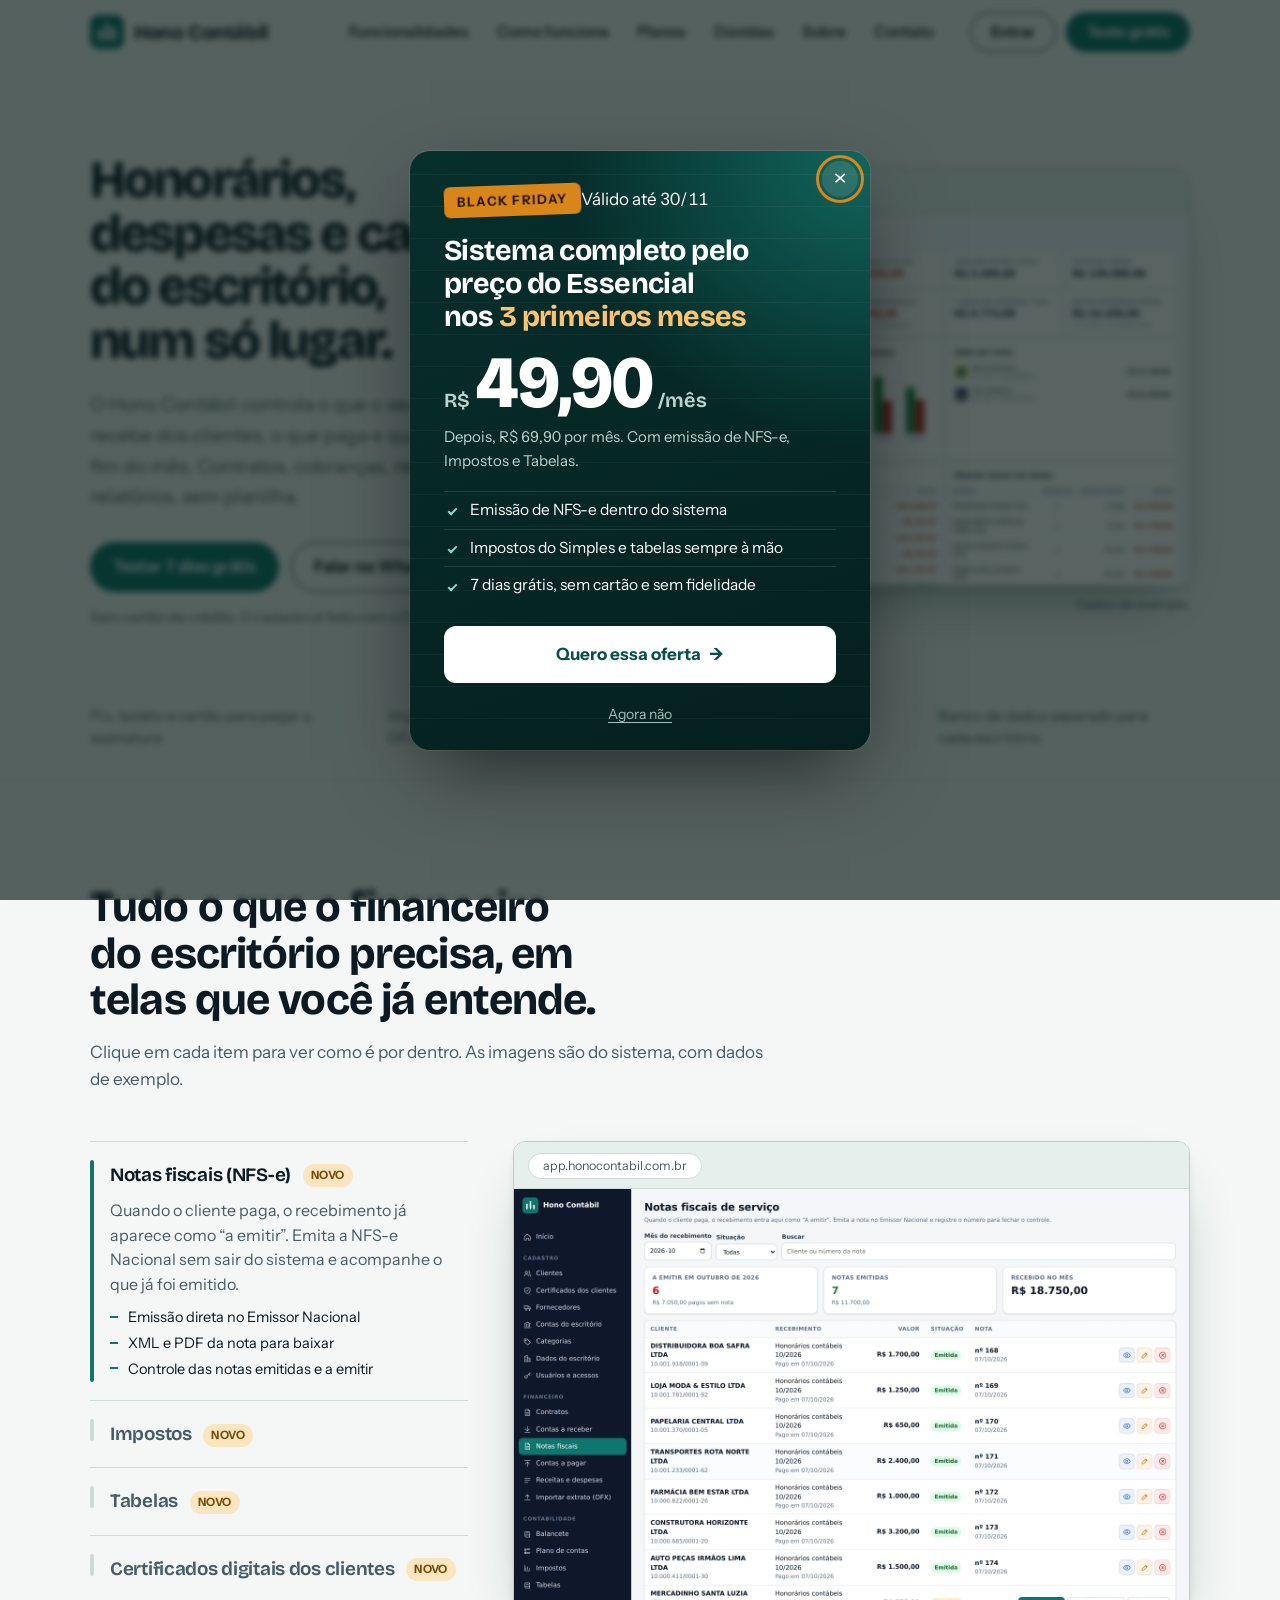
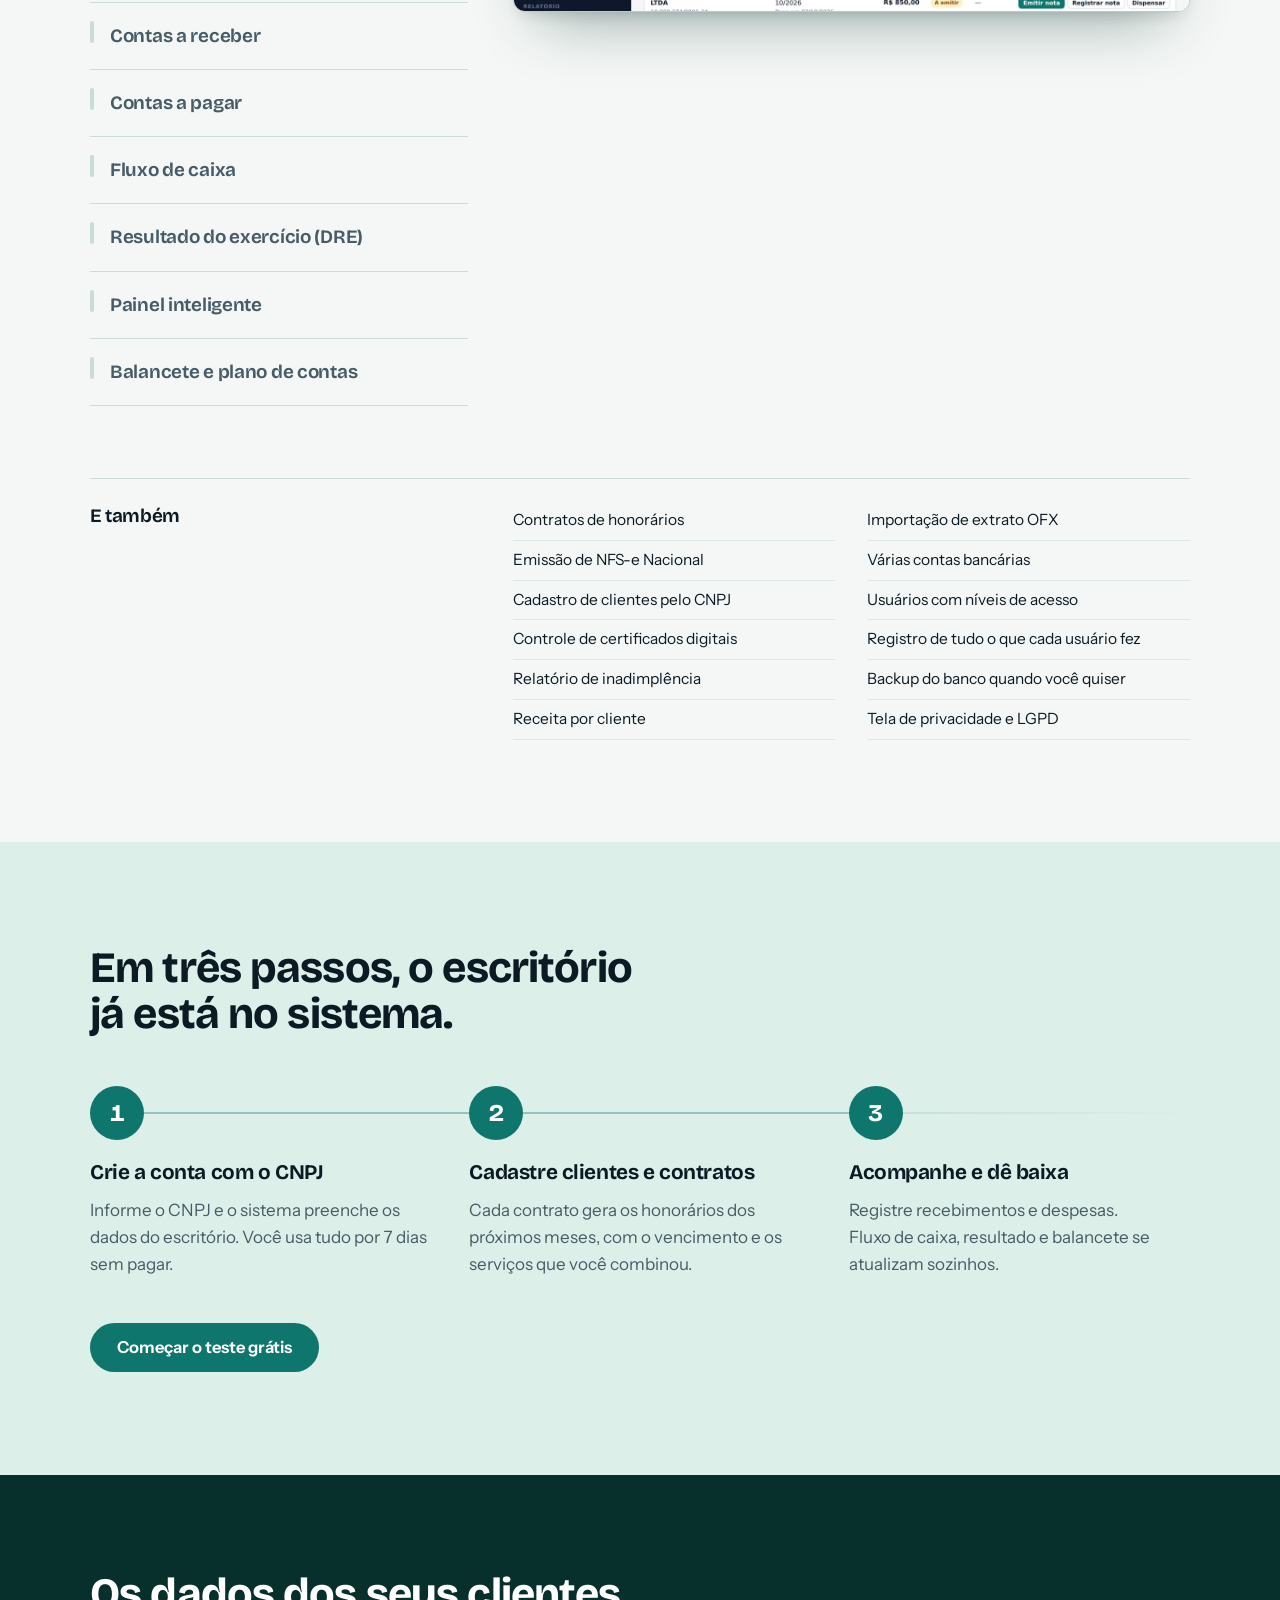
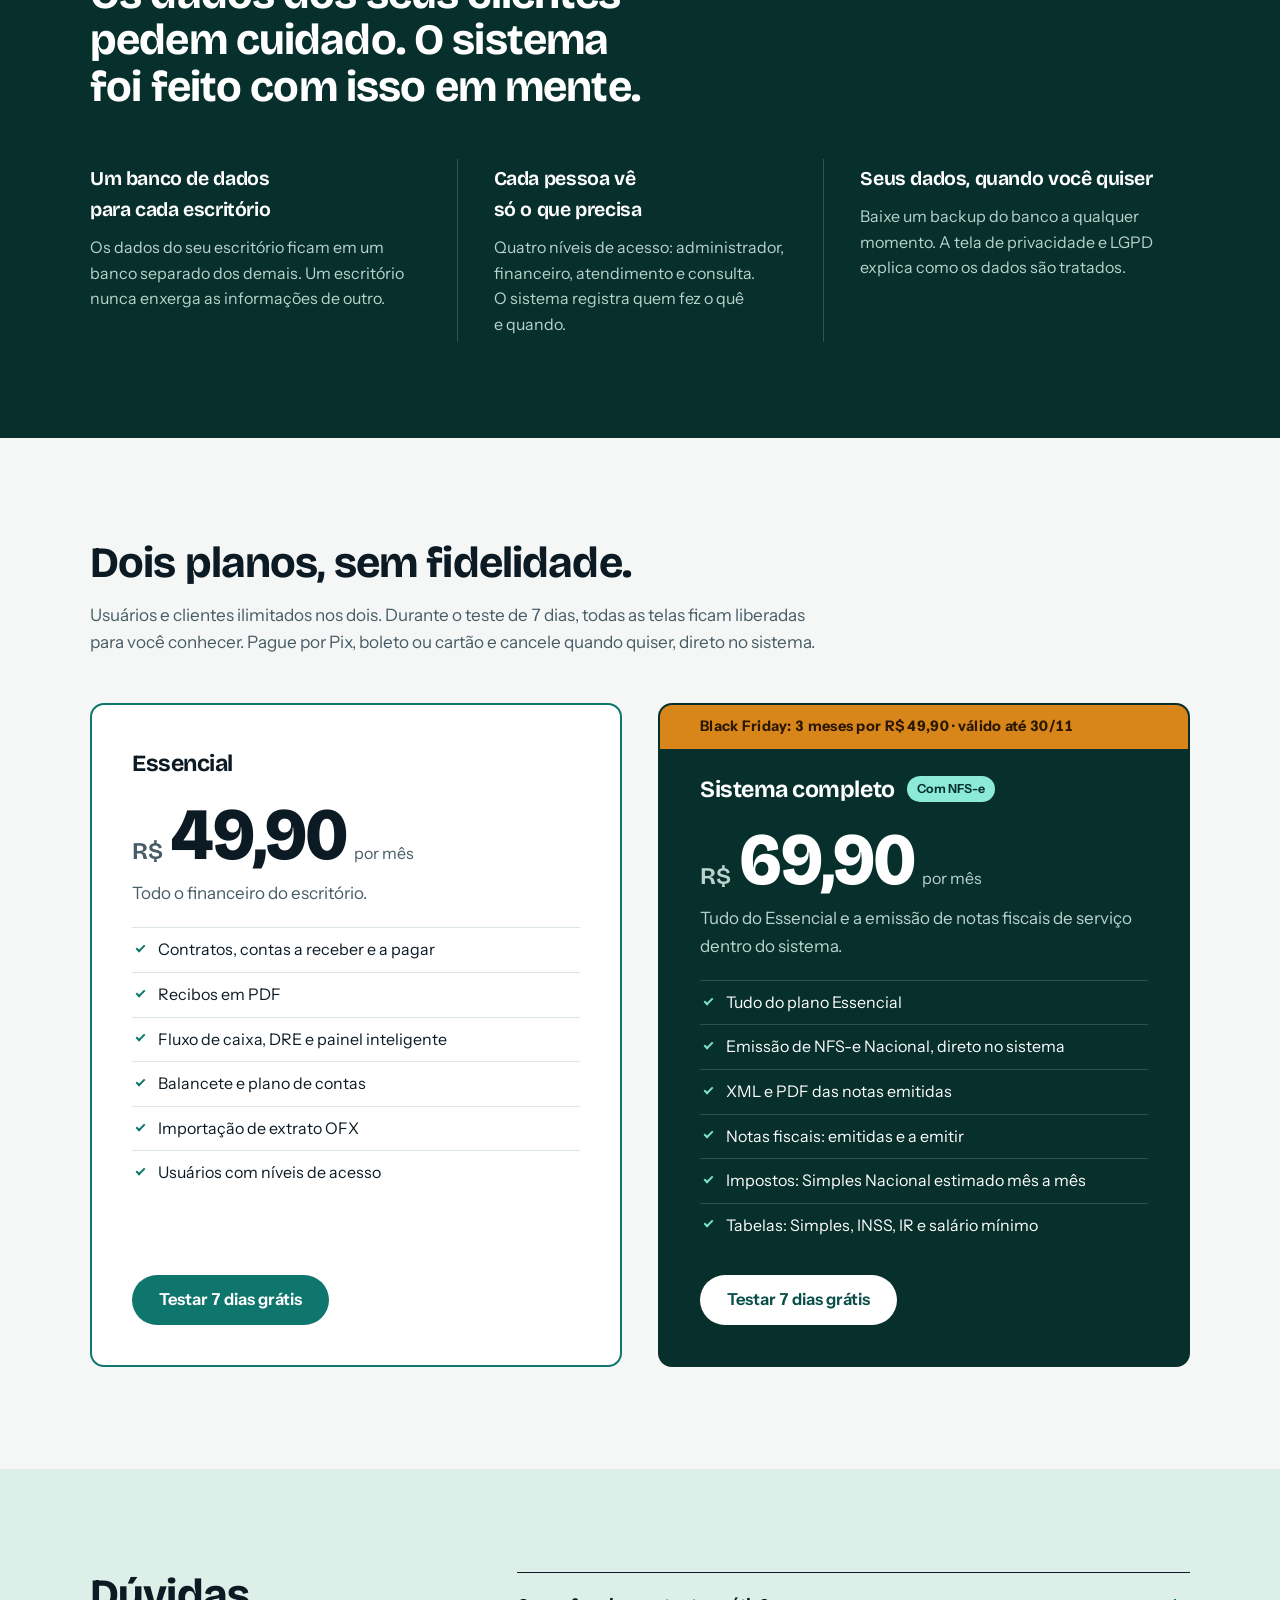
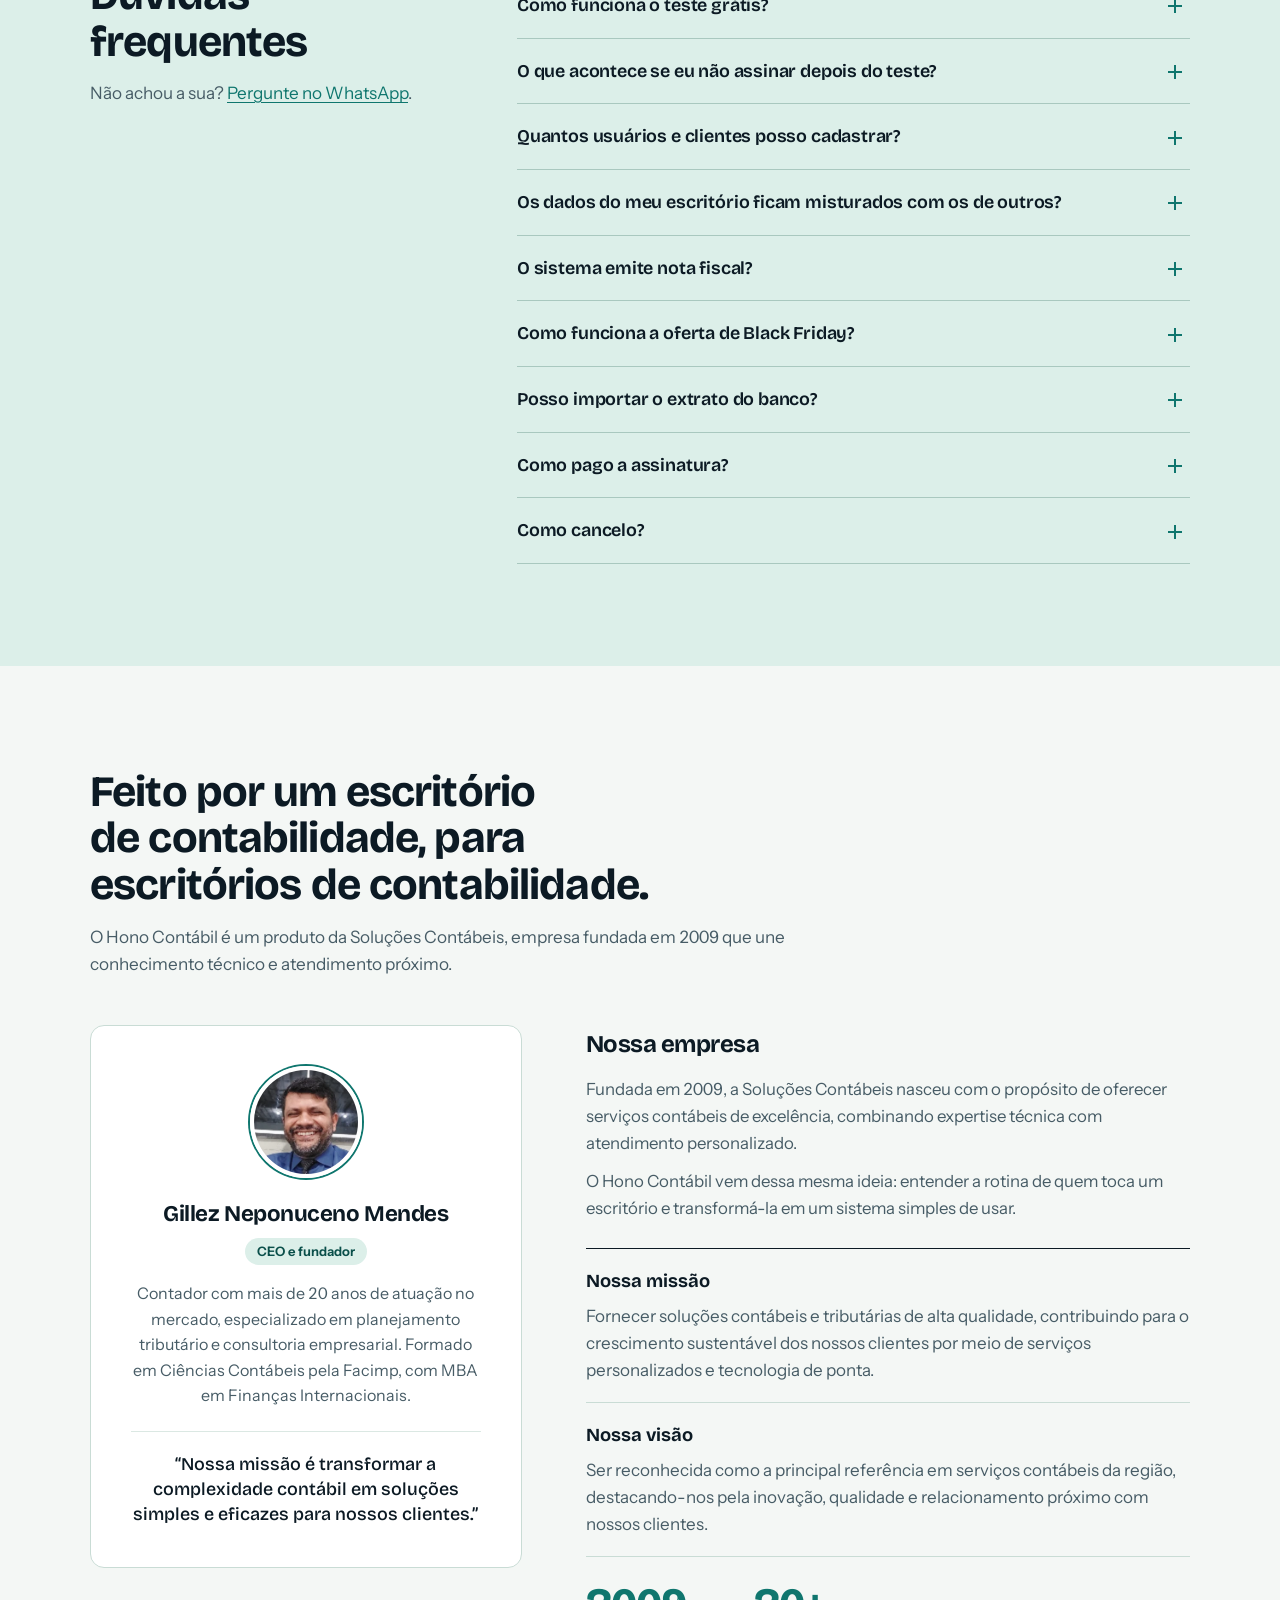
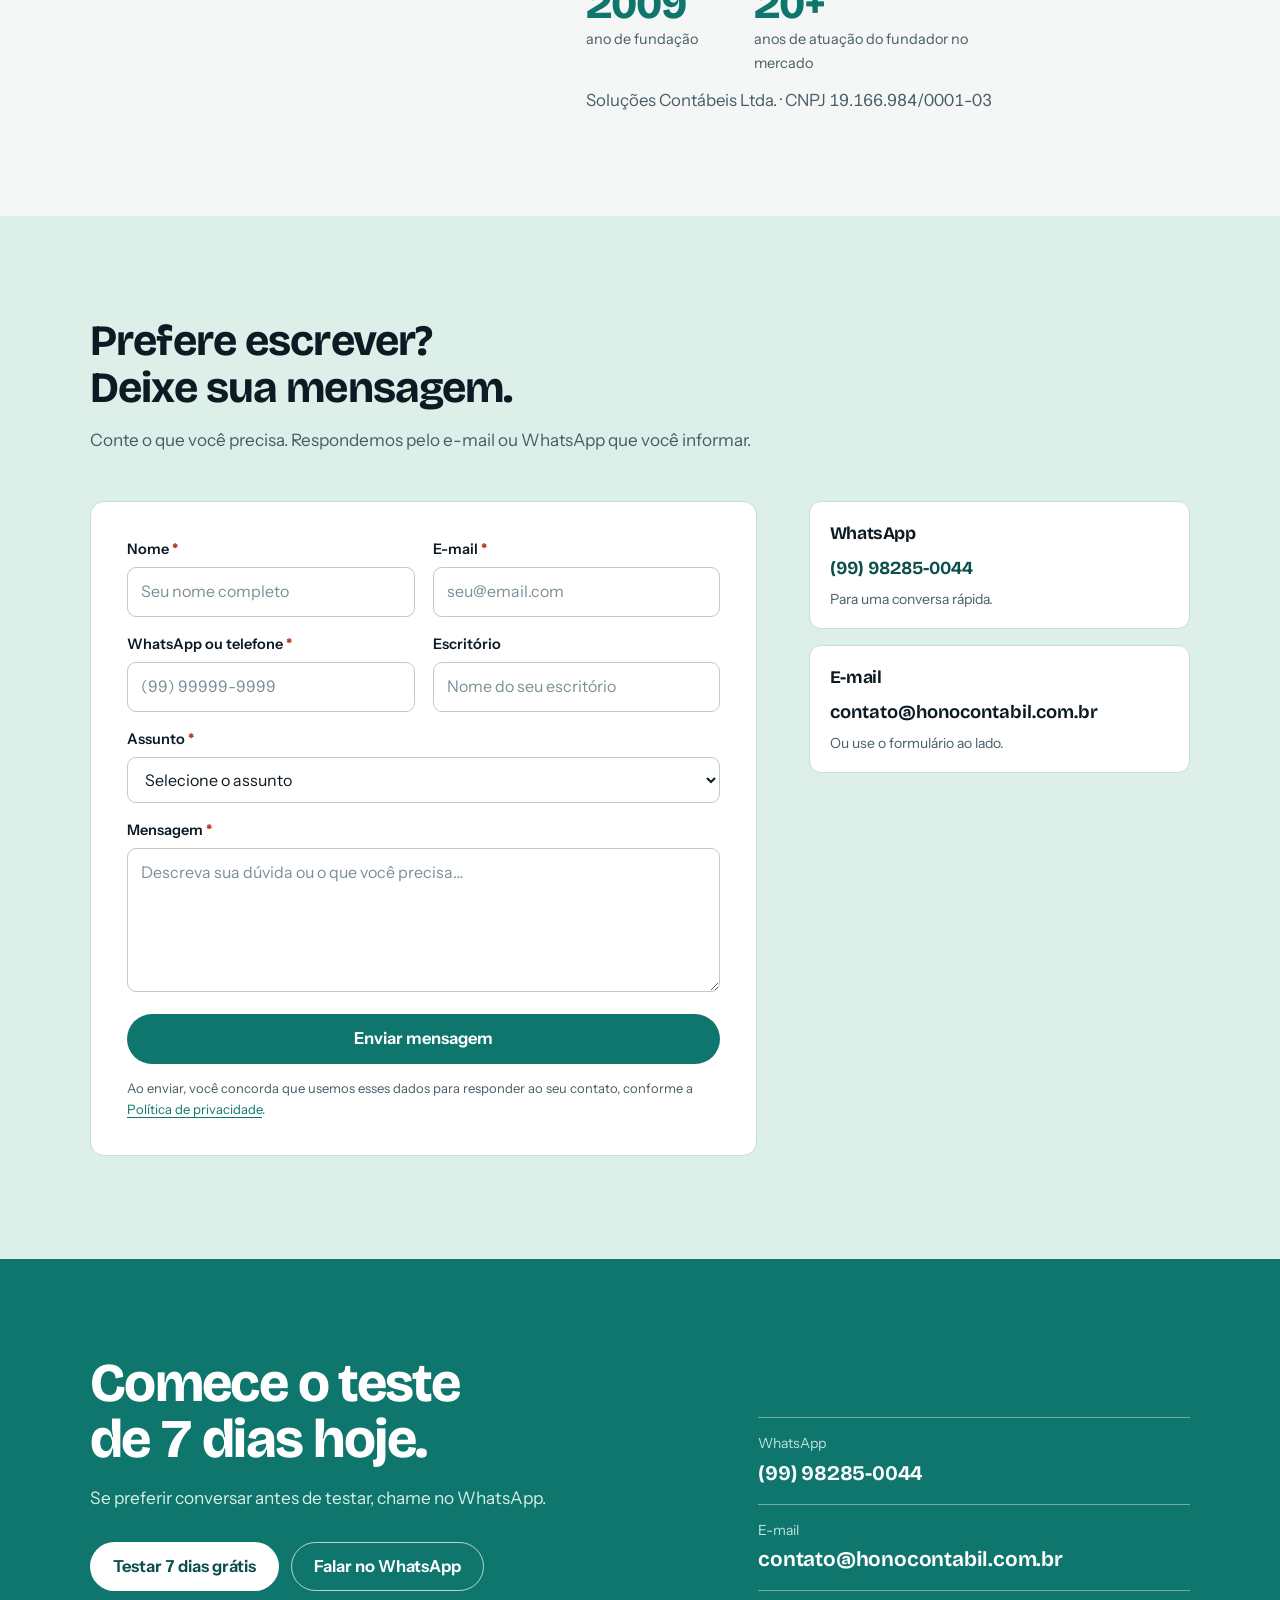
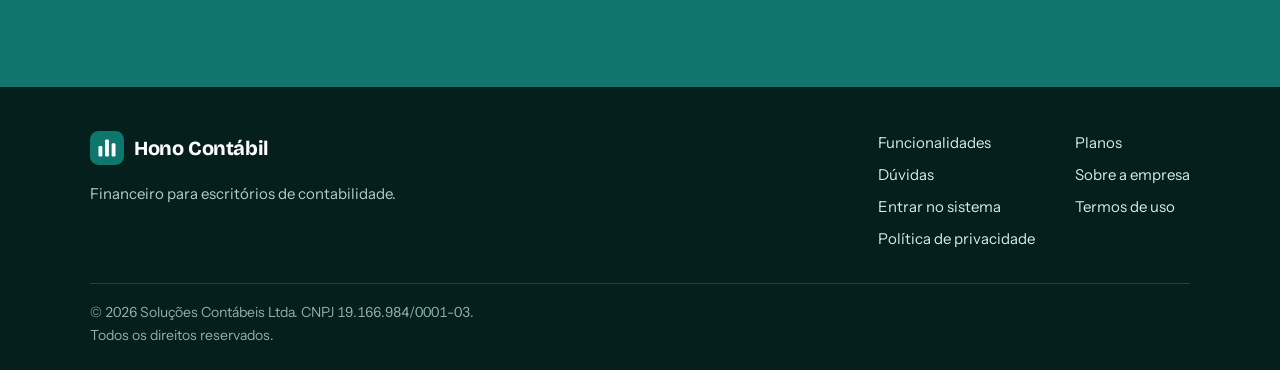
==== commit 44fca620: "Add files via upload" ====
--- a/index.html
+++ b/index.html
@@ -260,7 +260,7 @@
       </article>
 
       <article class="plano plano-b">
-        <p class="faixa-bf">Black Friday: 3 meses por R$ 49,90</p>
+        <p class="faixa-bf">Black Friday: 3 meses por R$ 49,90 · válido até 30/11</p>
         <h3>Sistema completo <span class="selo selo-ok">Com NFS-e</span></h3>
         <p class="preco"><span class="preco-rs">R$</span><span class="preco-v">69,90</span><span class="preco-mes">por mês</span></p>
         <p class="plano-desc">Tudo do Essencial e a emissão de notas fiscais de serviço dentro do sistema.</p>
@@ -291,7 +291,7 @@
       <details><summary>Quantos usuários e clientes posso cadastrar?</summary><p>Quantos precisar. Não há limite de usuários nem de clientes em nenhum dos planos.</p></details>
       <details><summary>Os dados do meu escritório ficam misturados com os de outros?</summary><p>Não. Cada escritório tem o seu próprio banco de dados, separado dos demais.</p></details>
       <details><summary>O sistema emite nota fiscal?</summary><p>Sim. O plano completo emite a NFS-e Nacional direto no sistema, com XML e PDF da nota. Para emitir, o escritório precisa estar em um município que use a NFS-e Nacional e ter o certificado digital A1. No plano Essencial você continua controlando as notas emitidas por fora.</p></details>
-      <details><summary>Como funciona a oferta de Black Friday?</summary><p>Quem assinar o sistema completo na Black Friday paga R$ 49,90 por mês nos 3 primeiros meses. Depois disso, o valor passa para R$ 69,90 por mês. Sem fidelidade: você pode cancelar quando quiser.</p></details>
+      <details><summary>Como funciona a oferta de Black Friday?</summary><p>Quem assinar o sistema completo até 30/11 paga R$ 49,90 por mês nos 3 primeiros meses. Depois disso, o valor passa para R$ 69,90 por mês, automaticamente. A oferta vale uma vez por escritório e não tem fidelidade: você pode cancelar quando quiser.</p></details>
       <details><summary>Posso importar o extrato do banco?</summary><p>Sim. O sistema importa arquivos OFX, que a maioria dos bancos oferece no internet banking.</p></details>
       <details><summary>Como pago a assinatura?</summary><p>Por Pix, boleto ou cartão de crédito, em uma página de pagamento segura do Asaas. Quando o pagamento é confirmado, o sistema libera o acesso sozinho.</p></details>
       <details><summary>Como cancelo?</summary><p>Na tela Assinatura do sistema, em Cancelar assinatura. Seu acesso continua até o fim do período já pago.</p></details>
@@ -451,7 +451,7 @@
   <article class="bf-card">
     <button class="bf-x" type="button" data-bf-fechar aria-label="Fechar oferta">&times;</button>
     <a class="bf-link" data-app="/#/cadastro" href="https://app.honocontabil.com.br/#/cadastro">
-      <span class="bf-selo">Black Friday</span>
+      <span class="bf-selo">Black Friday</span><span class="bf-ate">Válido até 30/11</span>
       <h2 id="bf-tit">Sistema completo pelo preço do Essencial nos <em>3 primeiros meses</em></h2>
       <p class="bf-preco"><span>R$</span><strong>49,90</strong><span>/mês</span></p>
       <p class="bf-depois">Depois, R$ 69,90 por mês. Com emissão de NFS-e, Impostos e Tabelas.</p>
--- a/assets/css/site.css
+++ b/assets/css/site.css
@@ -165,11 +165,16 @@
 .colunas p { margin-top: 10px; color: #b9d3cd; font-size: 1rem; }
 
 /* ---------- planos ---------- */
-.planos { display: grid; grid-template-columns: minmax(0, 7fr) minmax(0, 5fr); gap: clamp(20px, 3vw, 36px); align-items: stretch; }
+.planos { display: grid; grid-template-columns: minmax(0, 1fr) minmax(0, 1fr); gap: clamp(20px, 3vw, 36px); align-items: stretch; }
 .plano { border-radius: 14px; padding: clamp(24px, 3.4vw, 40px); display: flex; flex-direction: column; align-items: flex-start; }
 .plano h3 { font-size: 1.45rem; font-weight: 700; display: flex; flex-wrap: wrap; align-items: center; gap: 8px 12px; }
 .plano-a { background: var(--papel-2); border: 2px solid var(--verde); }
-.plano-b { background: transparent; border: 1.5px dashed #8fb1a8; }
+.plano-b { background: var(--fundo-esc); border: 2px solid var(--fundo-esc); color: #fff; position: relative; }
+.plano-b .preco-rs, .plano-b .preco-mes, .plano-b .plano-desc { color: #b9d3cd; }
+.plano-b .plano-lista li { border-top-color: rgba(255,255,255,.16); }
+.plano-b .plano-lista li::before { border-color: #7fe0cf; }
+.faixa-bf { align-self: stretch; margin: calc(-1 * clamp(24px, 3.4vw, 40px)) calc(-1 * clamp(24px, 3.4vw, 40px)) 22px; padding: 10px clamp(24px, 3.4vw, 40px); background: var(--carimbo); color: #2b1800; font-weight: 700; font-size: 14.5px; letter-spacing: .02em; border-radius: 12px 12px 0 0; }
+.selo.selo-ok { color: #05302c; background: #8bead8; }
 .preco { margin: 16px 0 8px; display: flex; align-items: baseline; gap: 8px; font-family: var(--f-tit); }
 .preco-rs { font-size: 1.5rem; font-weight: 650; color: var(--muted); }
 .preco-v { font-size: clamp(3rem, 6vw, 4.6rem); font-weight: 780; letter-spacing: -0.04em; line-height: 1; }
@@ -351,3 +356,34 @@
   .msg-grade { grid-template-columns: 1fr; }
   .msg-lado { grid-template-columns: 1fr; }
 }
+
+/* ---------- novo (explorador) ---------- */
+.novo { display: inline-block; vertical-align: middle; margin-left: 8px; font-family: var(--f-txt); font-size: 11.5px; font-weight: 700; letter-spacing: .04em; text-transform: uppercase; color: #7a4a06; background: #fbe6c0; border-radius: 999px; padding: 2px 8px; }
+
+/* ---------- card Black Friday ---------- */
+.bf { position: fixed; inset: 0; z-index: 100; display: flex; align-items: center; justify-content: center; padding: 16px; }
+.bf[hidden] { display: none !important; }
+.bf-fundo { position: absolute; inset: 0; background: rgba(4,20,18,.66); backdrop-filter: blur(3px); animation: bf-fade .3s ease both; }
+.bf-card { position: relative; width: min(460px, 100%); max-height: calc(100vh - 32px); overflow: auto; border-radius: 20px; background: radial-gradient(120% 90% at 100% 0%, #11665d 0%, transparent 55%), linear-gradient(160deg, #072f2c 0%, #04201e 100%); color: #fff; box-shadow: 0 30px 80px -20px rgba(0,0,0,.65), 0 0 0 1px rgba(255,255,255,.1); animation: bf-sobe .45s cubic-bezier(.2,.9,.3,1.2) both; }
+.bf-card::before { content: ""; position: absolute; inset: 0; border-radius: inherit; pointer-events: none; background: repeating-linear-gradient(0deg, transparent 0 31px, rgba(255,255,255,.035) 31px 32px); }
+.bf-link { position: relative; display: block; padding: 34px clamp(22px, 5vw, 34px) 8px; color: inherit; text-decoration: none; }
+.bf-selo { display: inline-block; background: var(--carimbo); color: #2b1800; font-weight: 800; font-size: 13px; letter-spacing: .12em; text-transform: uppercase; padding: 5px 13px; border-radius: 6px; transform: rotate(-2deg); animation: bf-pulsa 2.4s ease-in-out infinite; }
+.bf-link h2 { margin-top: 18px; font-size: clamp(1.45rem, 5.2vw, 1.8rem); font-weight: 720; line-height: 1.15; color: #fff; }
+.bf-link h2 em { font-style: normal; color: #ffc36b; }
+.bf-preco { margin-top: 14px; display: flex; align-items: baseline; gap: 6px; font-family: var(--f-tit); color: #b9d3cd; }
+.bf-preco strong { font-size: clamp(3.4rem, 14vw, 4.6rem); line-height: 1; font-weight: 800; letter-spacing: -.04em; color: #fff; }
+.bf-preco span { font-size: 1.25rem; font-weight: 650; }
+.bf-depois { margin-top: 4px; color: #b9d3cd; font-size: 15px; }
+.bf-lista { margin: 18px 0 22px; }
+.bf-lista li { position: relative; padding: 6px 0 6px 26px; font-size: 15.5px; border-top: 1px solid rgba(255,255,255,.12); }
+.bf-lista li::before { content: ""; position: absolute; left: 4px; top: 1.05em; width: 9px; height: 5px; border-left: 2px solid #7fe0cf; border-bottom: 2px solid #7fe0cf; transform: rotate(-45deg); }
+.bf-btn { display: flex; align-items: center; justify-content: center; gap: 8px; background: #fff; color: var(--verde-esc); font-weight: 750; font-size: 17px; padding: 15px 22px; border-radius: 12px; transition: transform .15s, background-color .2s; }
+.bf-link:hover .bf-btn, .bf-link:focus-visible .bf-btn { background: #ffc36b; color: #2b1800; transform: translateY(-1px); }
+.bf-x { position: absolute; top: 10px; right: 12px; z-index: 2; width: 36px; height: 36px; border-radius: 50%; border: 0; background: rgba(255,255,255,.12); color: #fff; font-size: 24px; line-height: 1; }
+.bf-x:hover { background: rgba(255,255,255,.24); }
+.bf-depois-btn { position: relative; display: block; margin: 4px auto 16px; background: none; border: 0; color: #9fc2ba; font-size: 14px; text-decoration: underline; text-underline-offset: 3px; padding: 8px 12px; }
+.bf-depois-btn:hover { color: #fff; }
+@keyframes bf-fade { from { opacity: 0 } to { opacity: 1 } }
+@keyframes bf-sobe { from { opacity: 0; transform: translateY(28px) scale(.96) } to { opacity: 1; transform: none } }
+@keyframes bf-pulsa { 0%, 100% { transform: rotate(-2deg) scale(1) } 50% { transform: rotate(-2deg) scale(1.06) } }
+@media (prefers-reduced-motion: reduce) { .bf-fundo, .bf-card, .bf-selo { animation: none; } }
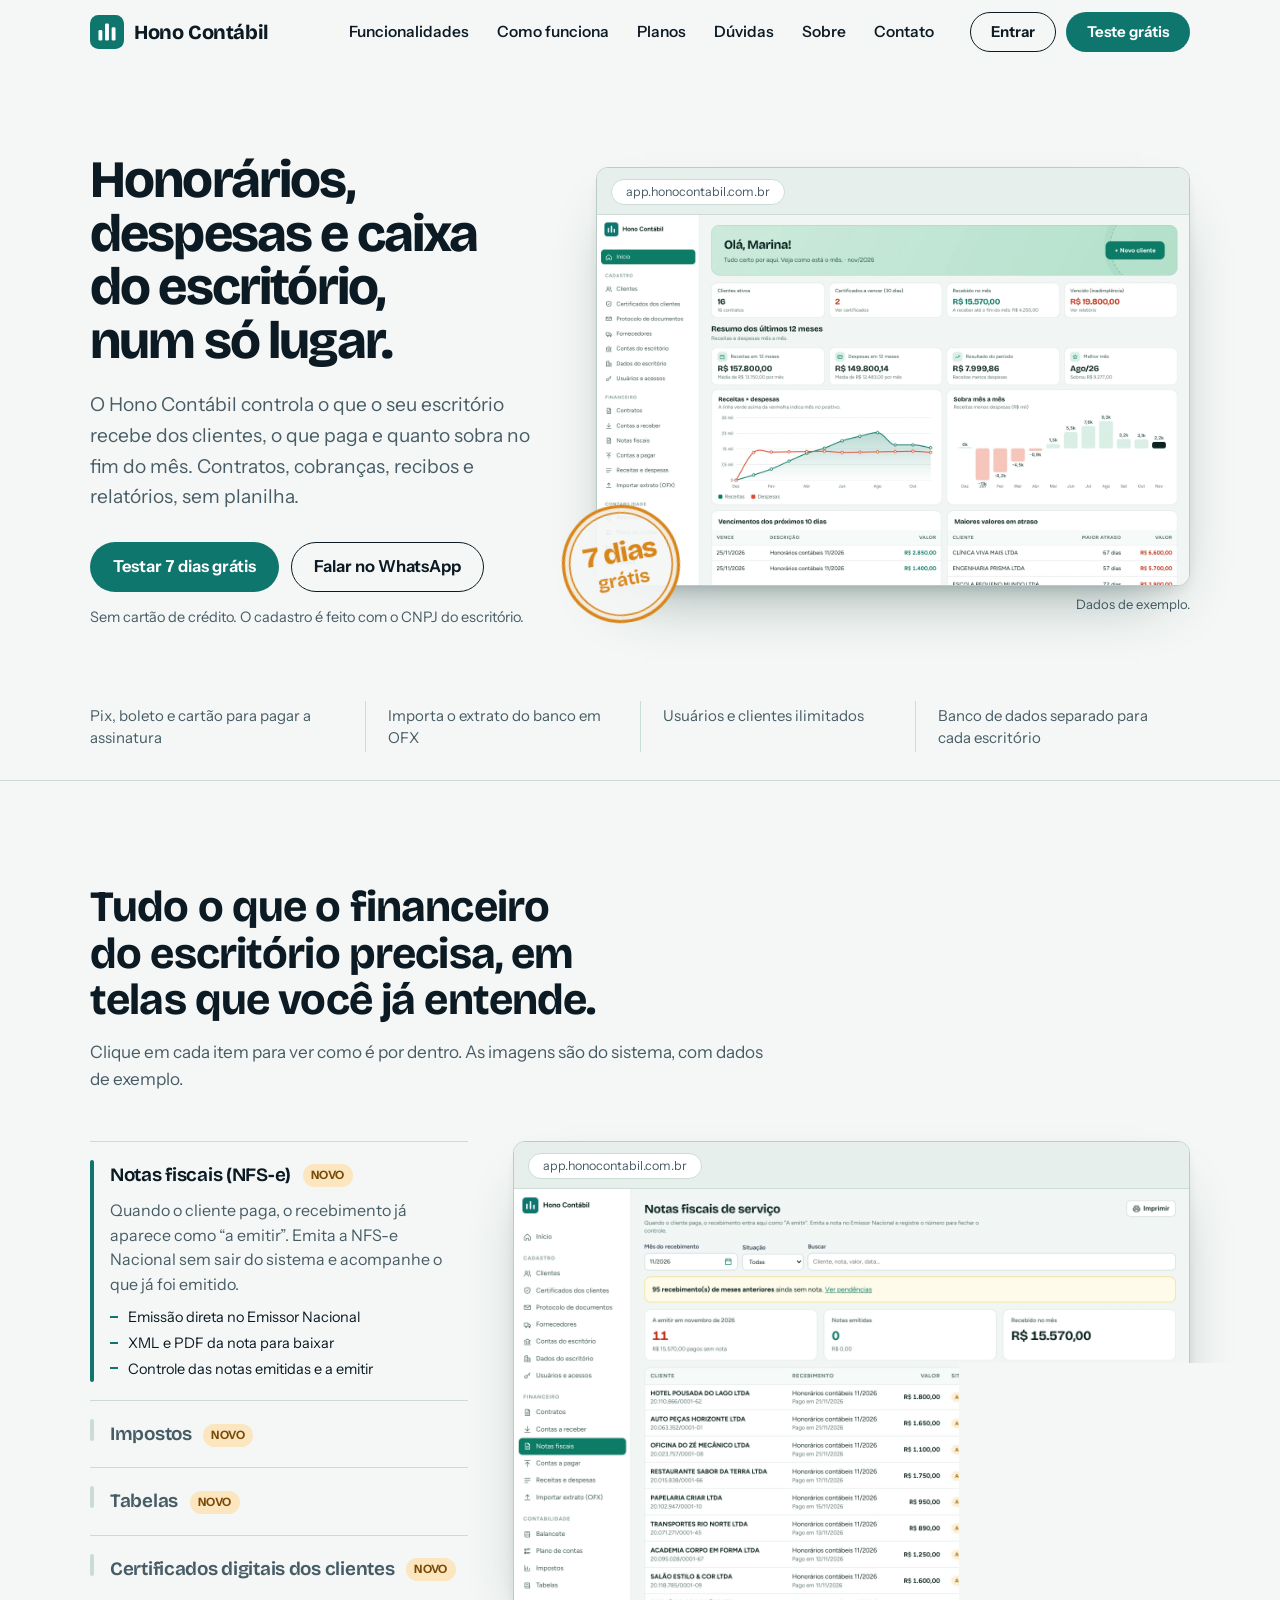
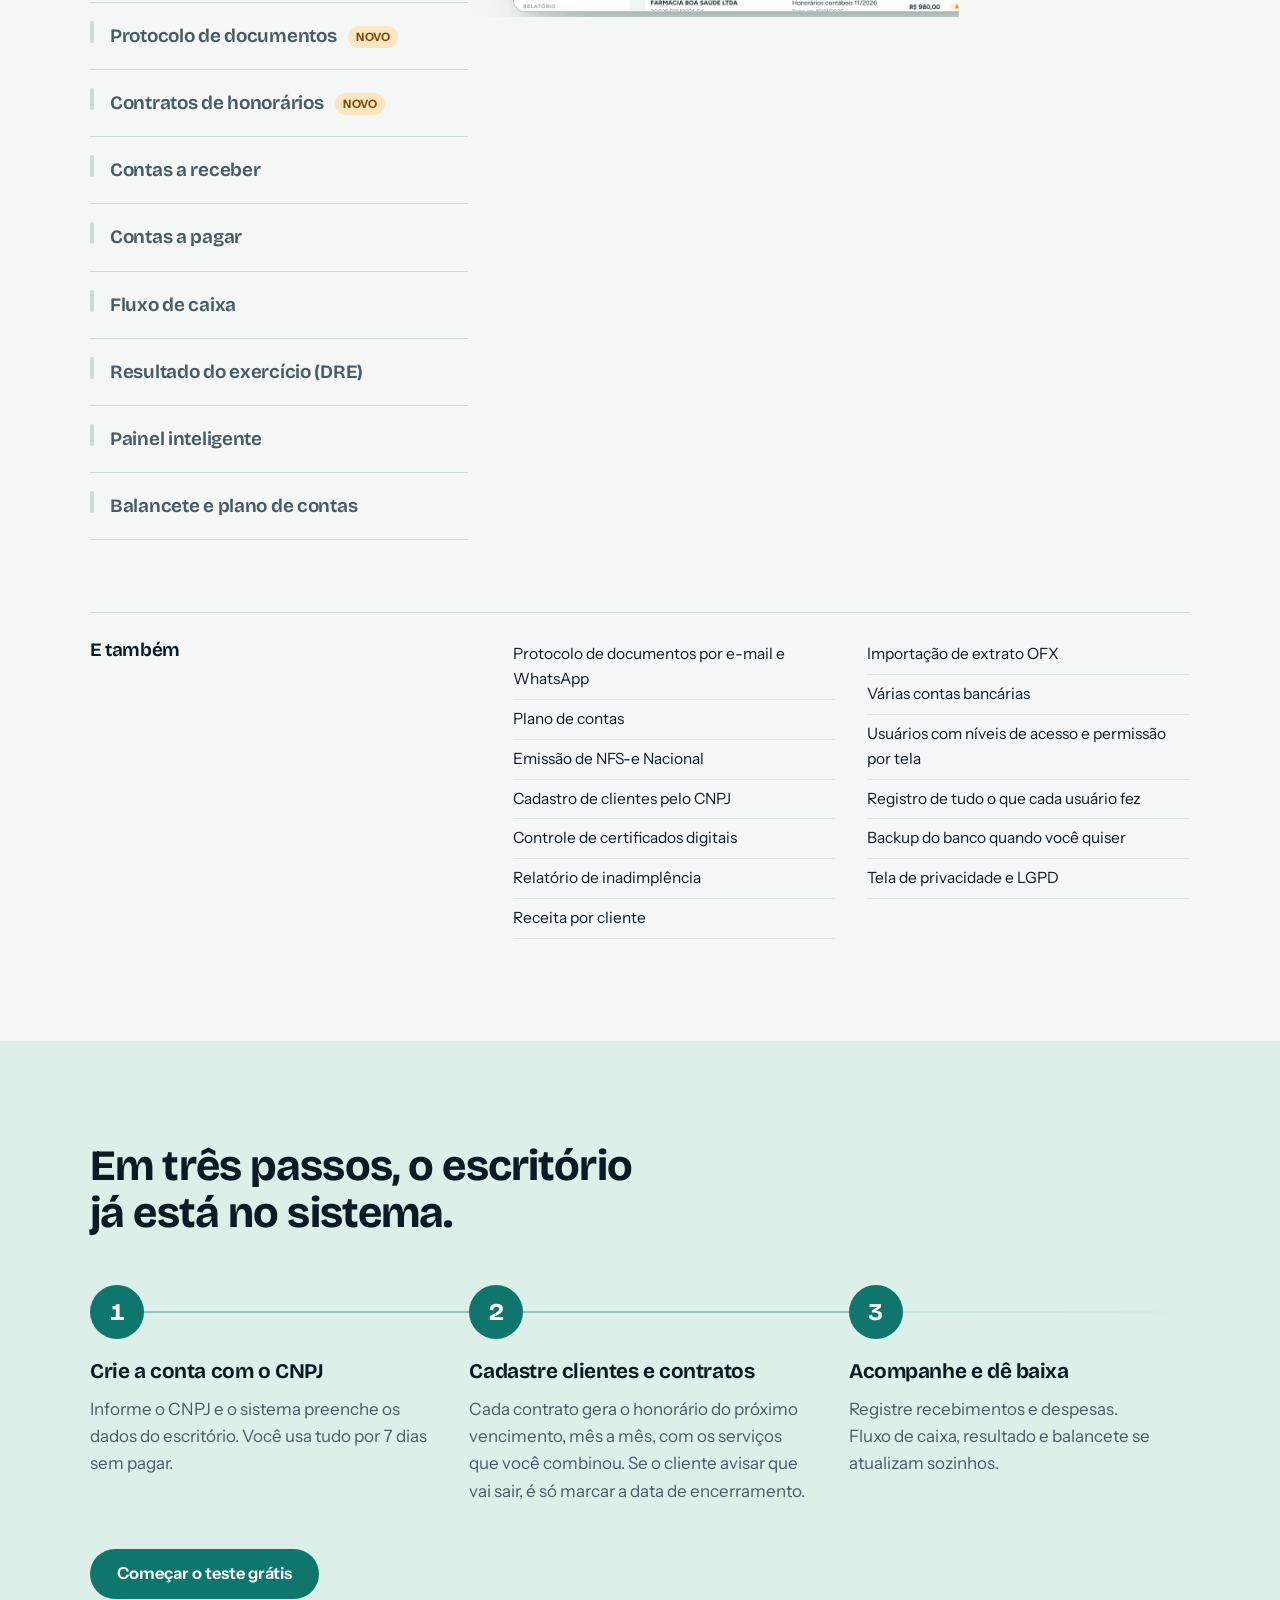
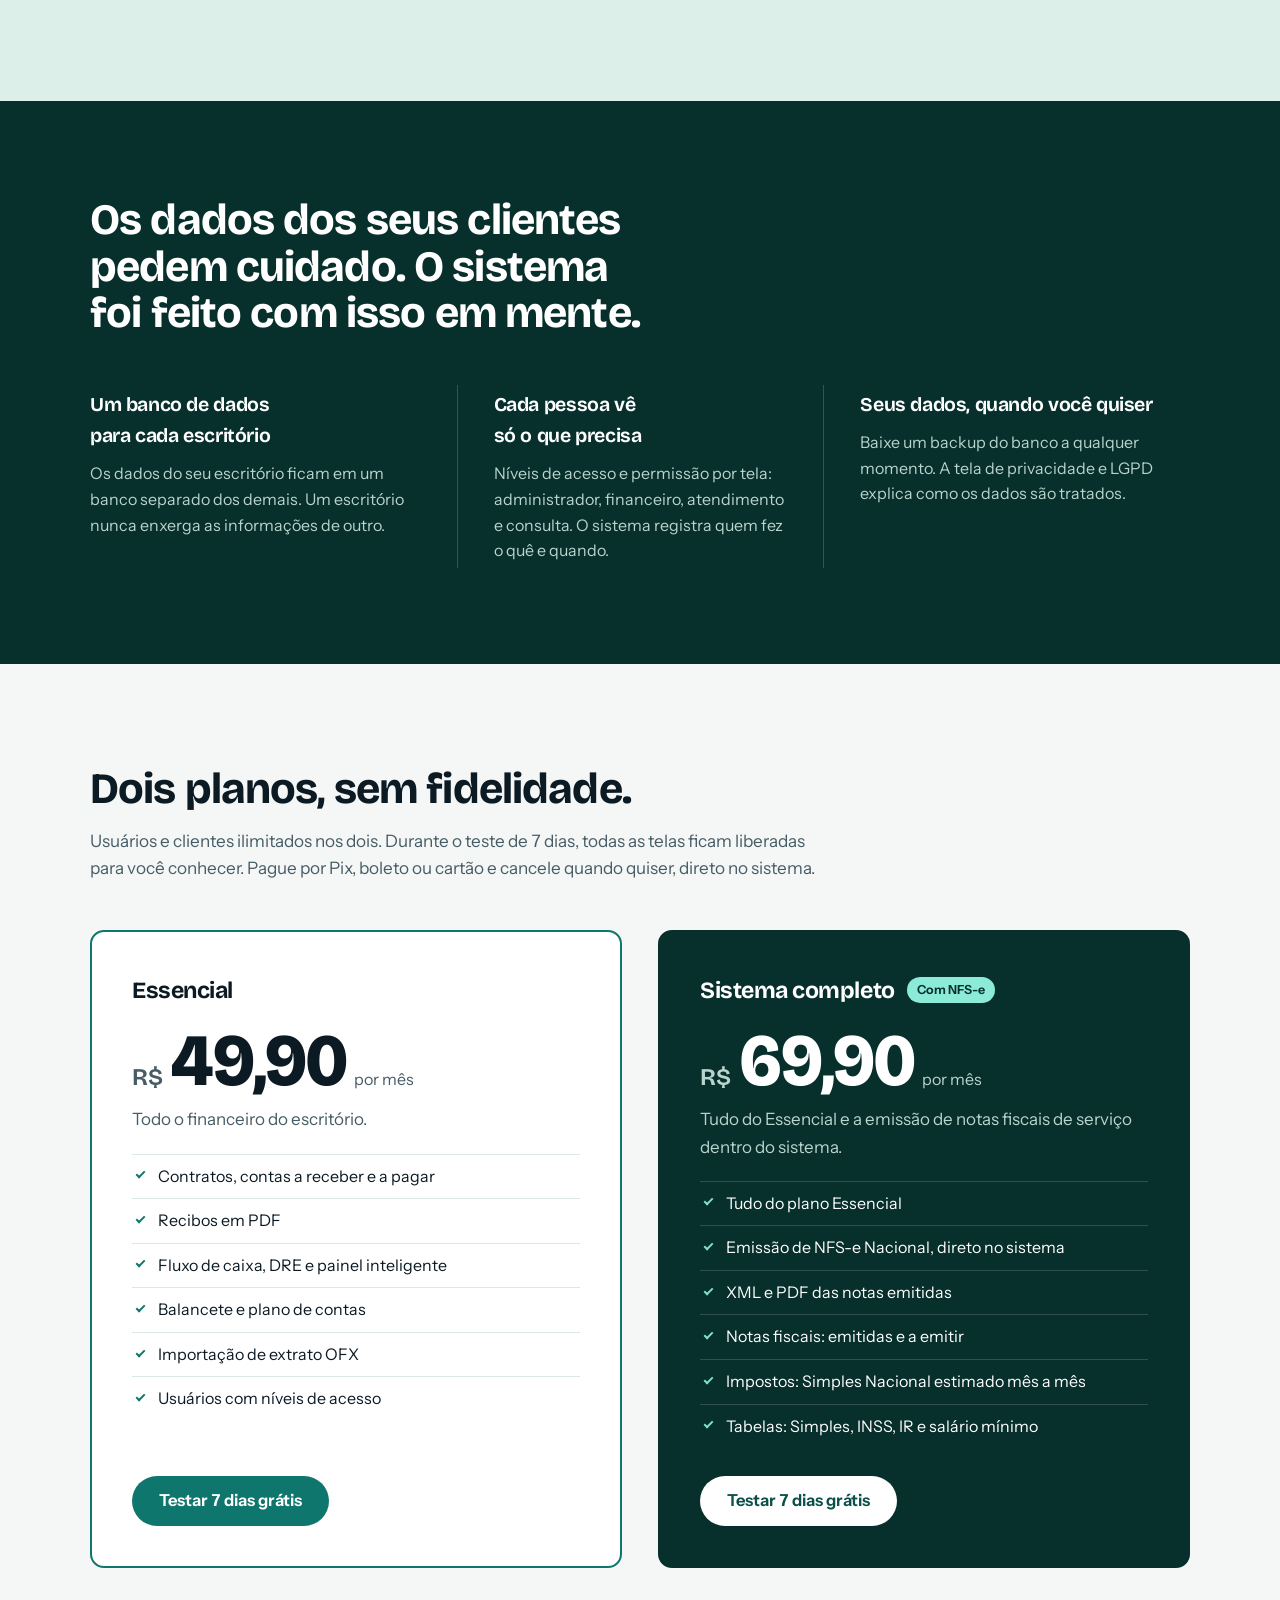
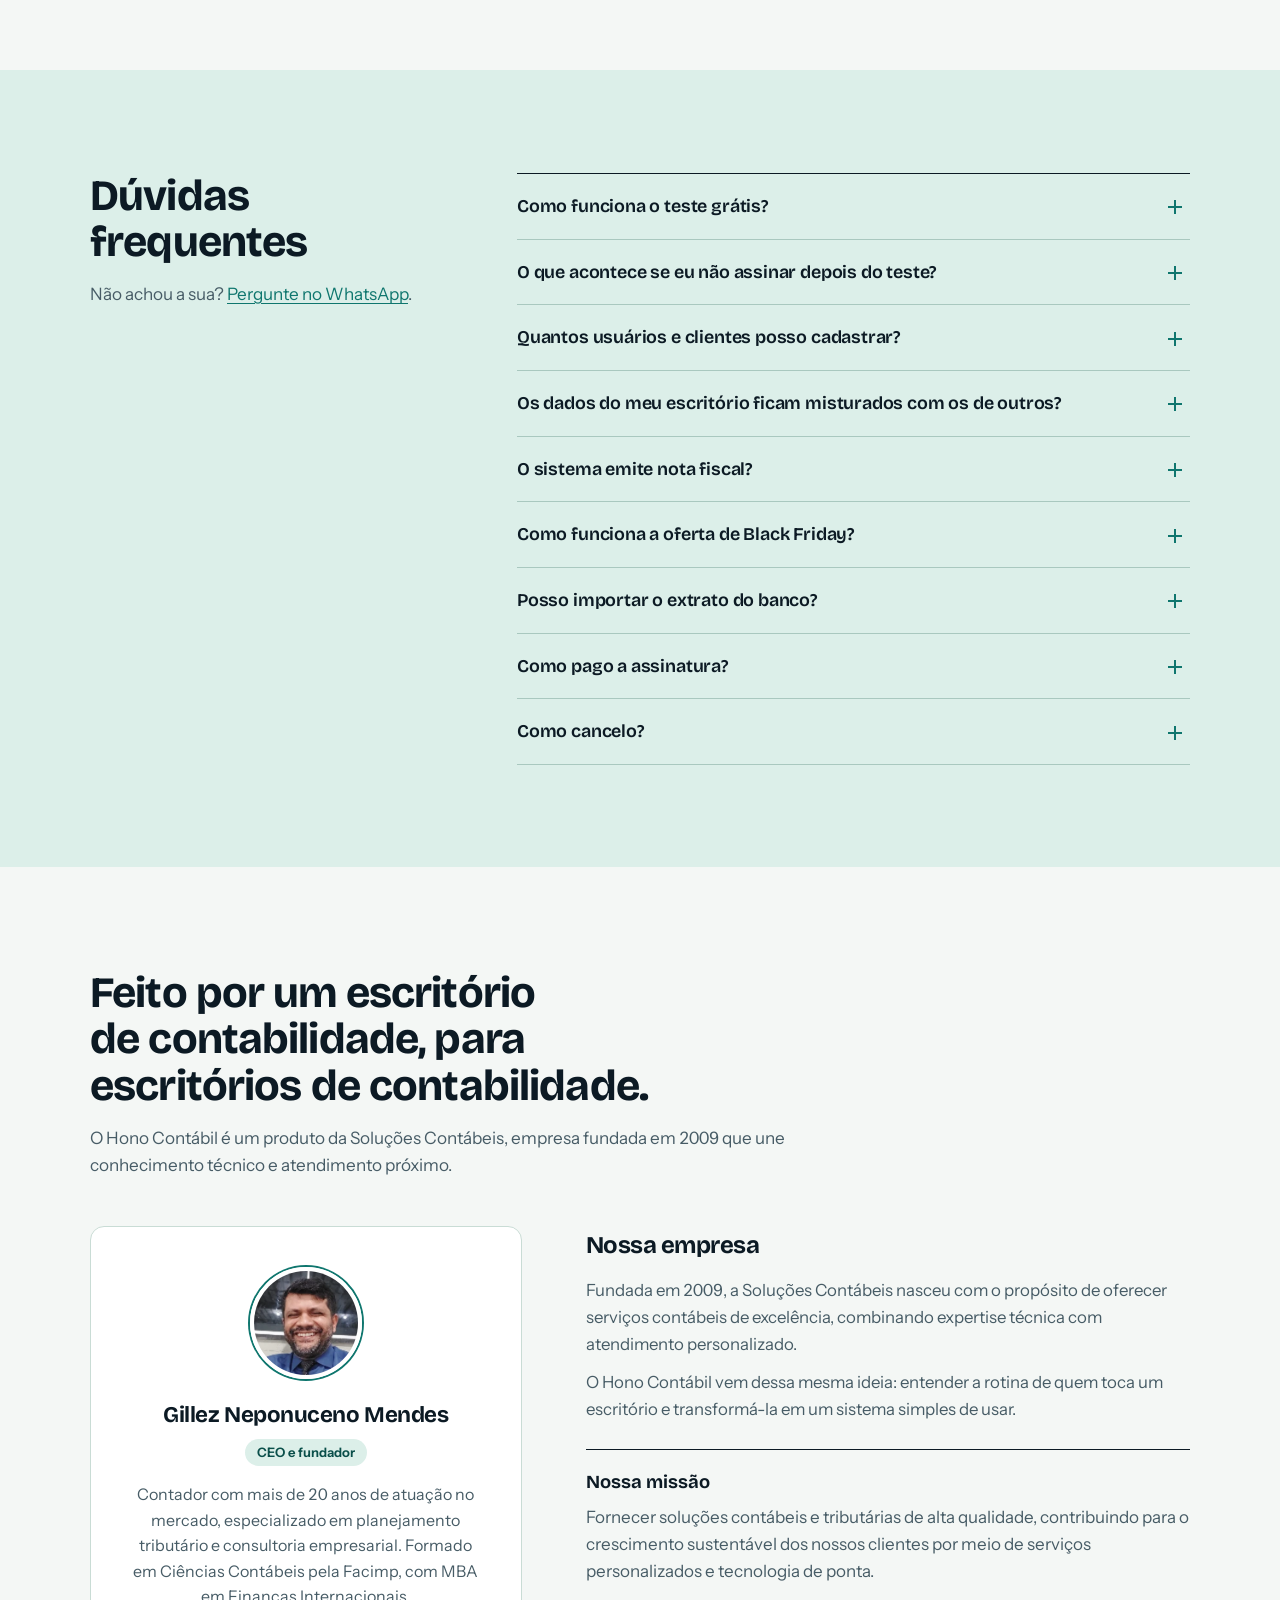
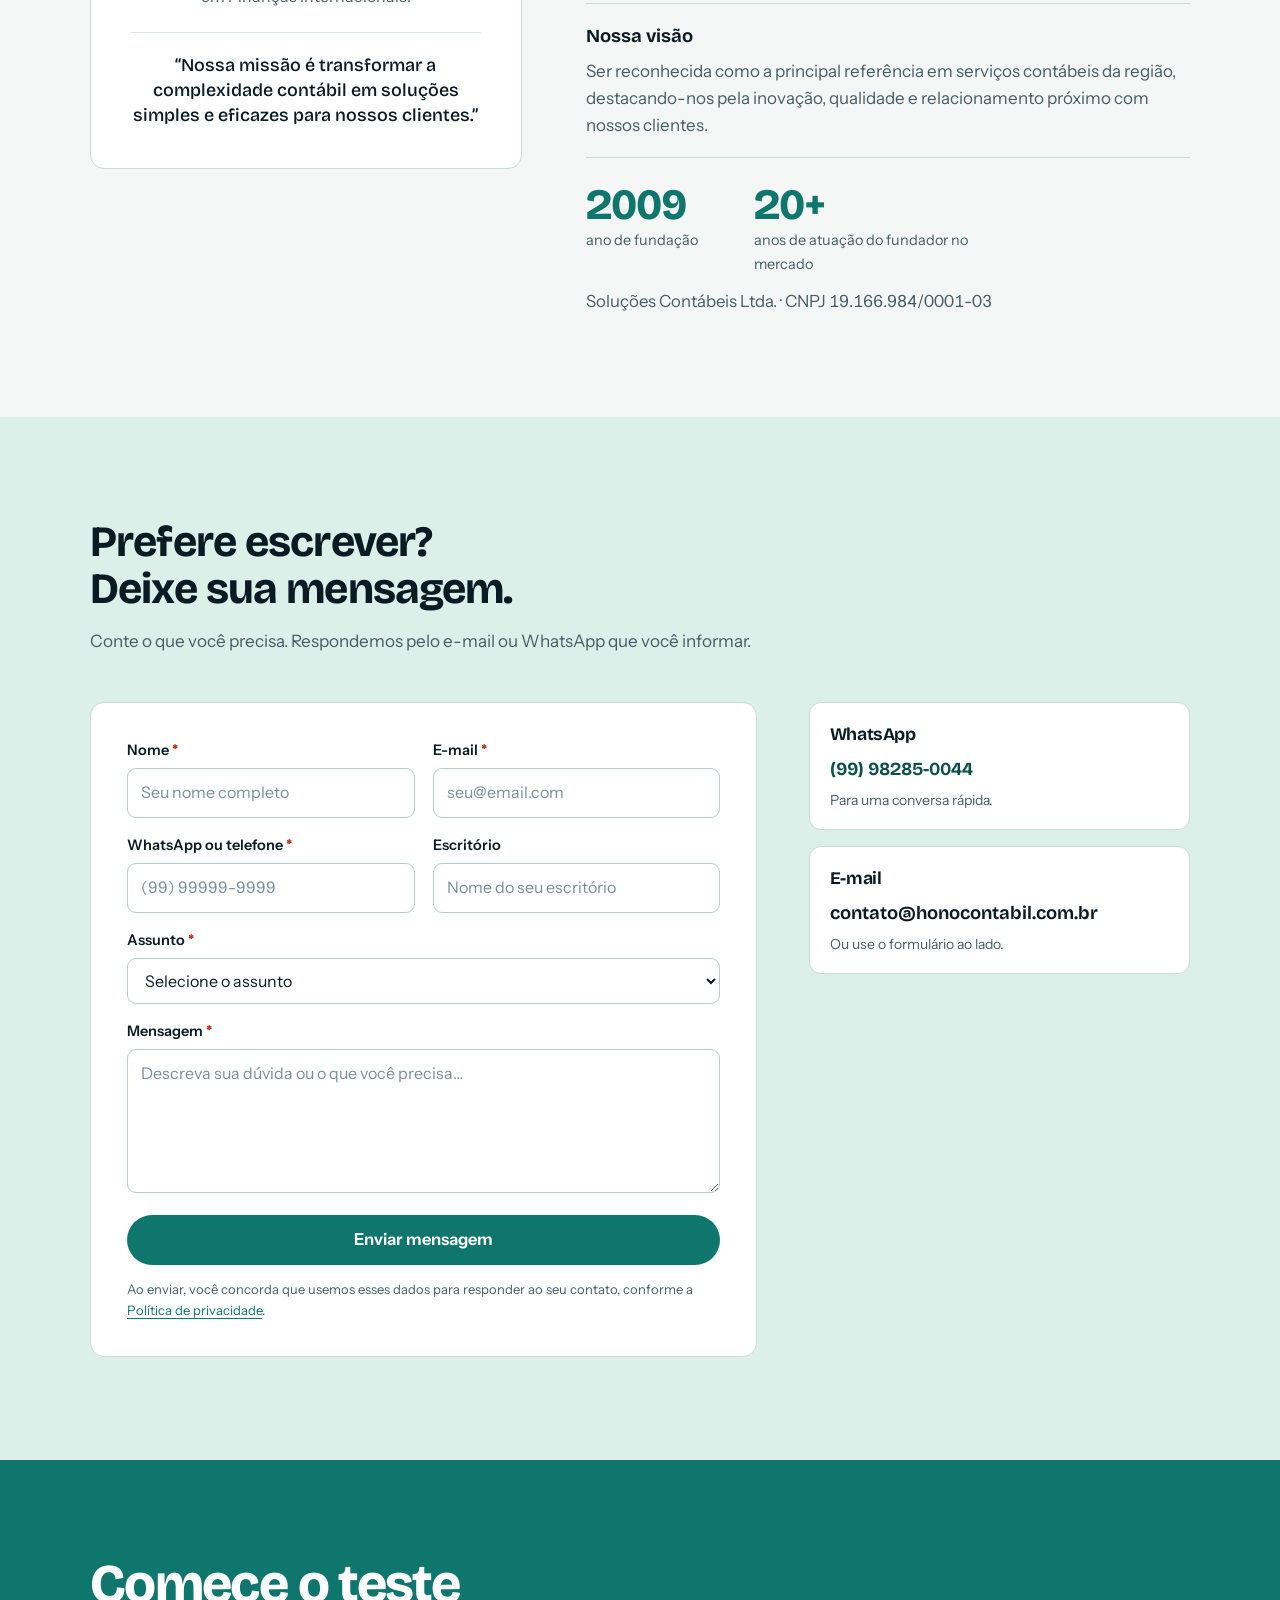
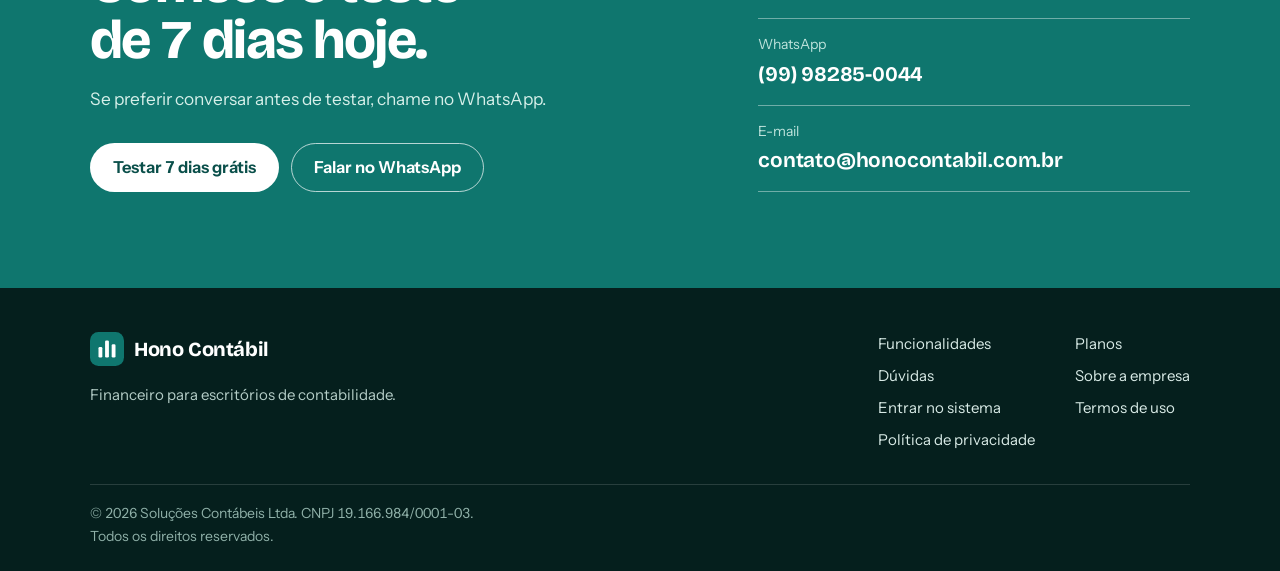
==== commit 2943eb11: "Atualiza site: telas novas e textos (protocolo, contratos, impostos, tabelas, plano de contas) Co-Au" ====
--- a/index.html
+++ b/index.html
@@ -99,12 +99,12 @@
         </button>
         <button class="expl-item" role="tab" id="t-impostos" aria-selected="false" aria-controls="p-receber" data-img="impostos" tabindex="-1">
           <span class="expl-tit">Impostos <span class="novo">Novo</span></span>
-          <span class="expl-corpo"><span class="expl-in"><span class="expl-txt">Veja quanto de Simples Nacional o escritório deve no mês. A alíquota efetiva é calculada pela receita dos últimos 12 meses, a cada recebimento.</span><span class="expl-pontos"><span>Imposto estimado (DAS) mês a mês</span><span>Faixa do Simples e quanto falta para a próxima</span><span>Acompanha o limite de R$ 4,8 milhões</span></span></span></span>
+          <span class="expl-corpo"><span class="expl-in"><span class="expl-txt">Veja quanto de imposto o escritório deve no mês. No Simples Nacional, a alíquota efetiva é calculada pela receita dos últimos 12 meses, a cada recebimento. Há também Lucro Presumido, Fator R e comparação entre regimes.</span><span class="expl-pontos"><span>Imposto estimado (DAS) mês a mês</span><span>Simples, Lucro Presumido, Fator R e comparativo de regimes</span><span>Simulação da reforma tributária e importação do extrato do Simples</span></span></span></span>
           <i class="expl-prog" aria-hidden="true"></i>
         </button>
         <button class="expl-item" role="tab" id="t-tabelas" aria-selected="false" aria-controls="p-receber" data-img="tabelas" tabindex="-1">
           <span class="expl-tit">Tabelas <span class="novo">Novo</span></span>
-          <span class="expl-corpo"><span class="expl-in"><span class="expl-txt">Consulta rápida das tabelas que o escritório usa todo dia, sempre com a data da última conferência.</span><span class="expl-pontos"><span>Simples Nacional, INSS e imposto de renda</span><span>Salário-família e salário mínimo</span><span>Atualizadas pelo sistema para todos os escritórios</span></span></span></span>
+          <span class="expl-corpo"><span class="expl-in"><span class="expl-txt">Consulta rápida das tabelas que o escritório usa todo dia, sempre com a data da última conferência.</span><span class="expl-pontos"><span>Simples Nacional, INSS e imposto de renda</span><span>Salário-família e salário mínimo, com histórico por vigência</span><span>Salário mínimo conferido automaticamente no Banco Central</span><span>Atualizadas pelo sistema para todos os escritórios</span></span></span></span>
           <i class="expl-prog" aria-hidden="true"></i>
         </button>
         <button class="expl-item" role="tab" id="t-certificados" aria-selected="false" aria-controls="p-receber" data-img="certificados" tabindex="-1">
@@ -112,14 +112,24 @@
           <span class="expl-corpo"><span class="expl-in"><span class="expl-txt">Saiba quando o certificado digital de cada cliente vence e avise com antecedência, antes que o cliente fique sem emitir nota ou transmitir obrigações.</span><span class="expl-pontos"><span>Vencimentos dos próximos 12 meses em gráfico</span><span>Aviso ao cliente por WhatsApp, com registro de quem foi avisado</span><span>Guarda só a data de validade, nunca o arquivo do certificado</span></span></span></span>
           <i class="expl-prog" aria-hidden="true"></i>
         </button>
+        <button class="expl-item" role="tab" id="t-protocolos" aria-selected="false" aria-controls="p-receber" data-img="protocolos" tabindex="-1">
+          <span class="expl-tit">Protocolo de documentos <span class="novo">Novo</span></span>
+          <span class="expl-corpo"><span class="expl-in"><span class="expl-txt">Envie guias e documentos ao cliente por e-mail ou WhatsApp, com um link pessoal. O sistema registra quando o cliente abriu, baixou e avisou que pagou.</span><span class="expl-pontos"><span>Arraste os arquivos e o sistema lê tipo, competência, vencimento e valor</span><span>Cliente acessa pelo link, sem precisar de senha</span><span>Registro de envio, abertura e download</span></span></span></span>
+          <i class="expl-prog" aria-hidden="true"></i>
+        </button>
+        <button class="expl-item" role="tab" id="t-contratos" aria-selected="false" aria-controls="p-receber" data-img="contratos" tabindex="-1">
+          <span class="expl-tit">Contratos de honorários <span class="novo">Novo</span></span>
+          <span class="expl-corpo"><span class="expl-in"><span class="expl-txt">Gere o contrato de prestação de serviços com a lista de serviços do seu escritório. O honorário pode ser um valor fixo, reajustado por índice, ou um percentual do salário mínimo.</span><span class="expl-pontos"><span>Lista de serviços editável</span><span>Honorário em % do salário mínimo, atualizado quando ele muda</span><span>Encerramento com data futura, sem gerar parcelas além dela</span></span></span></span>
+          <i class="expl-prog" aria-hidden="true"></i>
+        </button>
         <button class="expl-item" role="tab" id="t-receber" aria-selected="false" aria-controls="p-receber" data-img="receber" tabindex="-1">
           <span class="expl-tit">Contas a receber</span>
-          <span class="expl-corpo"><span class="expl-in"><span class="expl-txt">Veja quem pagou, quem vai pagar e quem está atrasado. Os honorários dos contratos são gerados todo mês e você dá baixa com um clique.</span><span class="expl-pontos"><span>Atrasos destacados, com os dias de atraso</span><span>Recibo em PDF ao receber</span><span>Honorário de 13º e vencimento por contrato</span></span></span></span>
+          <span class="expl-corpo"><span class="expl-in"><span class="expl-txt">Veja quem pagou, quem vai pagar e quem está atrasado. O honorário de cada mês é gerado pelo contrato, um de cada vez, e você dá baixa com um clique.</span><span class="expl-pontos"><span>Atrasos destacados, com os dias de atraso</span><span>Recibo em PDF ao receber</span><span>Honorário de 13º e vencimento por contrato</span><span>Plano de contas em cada lançamento</span></span></span></span>
           <i class="expl-prog" aria-hidden="true"></i>
         </button>
         <button class="expl-item" role="tab" id="t-pagar" aria-selected="false" aria-controls="p-receber" data-img="pagar" tabindex="-1">
           <span class="expl-tit">Contas a pagar</span>
-          <span class="expl-corpo"><span class="expl-in"><span class="expl-txt">Aluguel, folha, impostos e demais despesas, fixas ou variáveis. Ao pagar depois do vencimento, o sistema calcula multa e juros.</span><span class="expl-pontos"><span>Cadastro de fornecedores</span><span>Despesas que se repetem por vários meses</span><span>Filtro por categoria, conta e período</span></span></span></span>
+          <span class="expl-corpo"><span class="expl-in"><span class="expl-txt">Aluguel, folha, impostos e demais despesas, fixas ou variáveis. Ao pagar depois do vencimento, o sistema calcula multa e juros.</span><span class="expl-pontos"><span>Cadastro de fornecedores</span><span>Despesas que se repetem por vários meses</span><span>Plano de contas em cada despesa</span><span>Filtro por conta, fornecedor e período</span></span></span></span>
           <i class="expl-prog" aria-hidden="true"></i>
         </button>
         <button class="expl-item" role="tab" id="t-fluxo" aria-selected="false" aria-controls="p-receber" data-img="fluxo" tabindex="-1">
@@ -129,7 +139,7 @@
         </button>
         <button class="expl-item" role="tab" id="t-dre" aria-selected="false" aria-controls="p-receber" data-img="dre" tabindex="-1">
           <span class="expl-tit">Resultado do exercício (DRE)</span>
-          <span class="expl-corpo"><span class="expl-in"><span class="expl-txt">Receitas, despesas e resultado por categoria, mês a mês, com a margem do período. Em base caixa ou por competência.</span><span class="expl-pontos"><span>Categorias do escritório já prontas</span><span>Comparativos entre períodos</span><span>Exporta em CSV e imprime</span></span></span></span>
+          <span class="expl-corpo"><span class="expl-in"><span class="expl-txt">Receitas, despesas e resultado por conta do plano de contas, mês a mês, com a margem do período. Em base caixa ou por competência.</span><span class="expl-pontos"><span>Plano de contas do escritório já pronto</span><span>Comparativos entre períodos</span><span>Exporta em CSV e imprime</span></span></span></span>
           <i class="expl-prog" aria-hidden="true"></i>
         </button>
         <button class="expl-item" role="tab" id="t-bi" aria-selected="false" aria-controls="p-receber" data-img="bi" tabindex="-1">
@@ -152,10 +162,12 @@
             <img data-k="impostos" src="assets/img/impostos.webp" width="2880" height="1800" alt="Tela de impostos, com a alíquota efetiva e o imposto estimado do Simples Nacional no mês" loading="lazy">
             <img data-k="tabelas" src="assets/img/tabelas.webp" width="2880" height="1800" alt="Tela de tabelas do Simples Nacional, INSS, imposto de renda e salário mínimo" loading="lazy">
             <img data-k="certificados" src="assets/img/certificados.webp" width="2880" height="1800" alt="Tela de certificados digitais dos clientes, com vencimentos nos próximos 12 meses e aviso ao cliente" loading="lazy">
+            <img data-k="protocolos" src="assets/img/protocolos.webp" width="2880" height="1800" alt="Tela de protocolo de documentos, com o envio de guias ao cliente e o registro de abertura" loading="lazy">
+            <img data-k="contratos" src="assets/img/contratos.webp" width="2880" height="1800" alt="Tela de contratos de honorários, com valor mensal, vencimento e percentual do salário mínimo" loading="lazy">
             <img data-k="receber" src="assets/img/receber.webp" width="2880" height="1800" alt="Tela de contas a receber, com vencidos e a vencer, e botões para receber, editar e cancelar" loading="lazy">
-            <img data-k="pagar" src="assets/img/pagar.webp" width="2880" height="1800" alt="Tela de contas a pagar, com despesas em aberto, vencimentos e categorias" loading="lazy">
+            <img data-k="pagar" src="assets/img/pagar.webp" width="2880" height="1800" alt="Tela de contas a pagar, com despesas em aberto, vencimentos e plano de contas" loading="lazy">
             <img data-k="fluxo" src="assets/img/fluxo.webp" width="2880" height="1800" alt="Tela de fluxo de caixa, com entradas, saídas e saldo projetado por mês" loading="lazy">
-            <img data-k="dre" src="assets/img/dre.webp" width="2880" height="1800" alt="Tela de resultado do exercício, com receitas e despesas por categoria" loading="lazy">
+            <img data-k="dre" src="assets/img/dre.webp" width="2880" height="1800" alt="Tela de resultado do exercício, com receitas e despesas por conta do plano de contas" loading="lazy">
             <img data-k="bi" src="assets/img/bi.webp" width="2880" height="1800" alt="Painel inteligente, com a nota de saúde financeira e os indicadores do mês" loading="lazy">
             <img data-k="balancete" src="assets/img/balancete.webp" width="2880" height="1800" alt="Balancete de verificação com a conferência de débitos e créditos" loading="lazy">
           </div>
@@ -166,7 +178,8 @@
     <div class="tambem">
       <h3>E também</h3>
       <ul>
-        <li>Contratos de honorários</li>
+        <li>Protocolo de documentos por e-mail e WhatsApp</li>
+        <li>Plano de contas</li>
         <li>Emissão de NFS-e Nacional</li>
         <li>Cadastro de clientes pelo CNPJ</li>
         <li>Controle de certificados digitais</li>
@@ -174,7 +187,7 @@
         <li>Receita por cliente</li>
         <li>Importação de extrato OFX</li>
         <li>Várias contas bancárias</li>
-        <li>Usuários com níveis de acesso</li>
+        <li>Usuários com níveis de acesso e permissão por tela</li>
         <li>Registro de tudo o que cada usuário fez</li>
         <li>Backup do banco quando você quiser</li>
         <li>Tela de privacidade e LGPD</li>
@@ -198,7 +211,7 @@
       <li>
         <span class="passo-n" aria-hidden="true">2</span>
         <h3>Cadastre clientes e contratos</h3>
-        <p>Cada contrato gera os honorários dos próximos meses, com o vencimento e os serviços que você combinou.</p>
+        <p>Cada contrato gera o honorário do próximo vencimento, mês a mês, com os serviços que você combinou. Se o cliente avisar que vai sair, é só marcar a data de encerramento.</p>
       </li>
       <li>
         <span class="passo-n" aria-hidden="true">3</span>
@@ -225,7 +238,7 @@
       </div>
       <div>
         <h3>Cada pessoa vê só o que precisa</h3>
-        <p>Quatro níveis de acesso: administrador, financeiro, atendimento e consulta. O sistema registra quem fez o quê e quando.</p>
+        <p>Níveis de acesso e permissão por tela: administrador, financeiro, atendimento e consulta. O sistema registra quem fez o quê e quando.</p>
       </div>
       <div>
         <h3>Seus dados, quando você quiser</h3>
--- a/assets/css/site.css
+++ b/assets/css/site.css
@@ -387,3 +387,5 @@
 @keyframes bf-sobe { from { opacity: 0; transform: translateY(28px) scale(.96) } to { opacity: 1; transform: none } }
 @keyframes bf-pulsa { 0%, 100% { transform: rotate(-2deg) scale(1) } 50% { transform: rotate(-2deg) scale(1.06) } }
 @media (prefers-reduced-motion: reduce) { .bf-fundo, .bf-card, .bf-selo { animation: none; } }
+.bf-ate { display: inline-block; margin-left: 10px; vertical-align: middle; font-size: 13px; font-weight: 700; color: #ffc36b; border: 1.5px solid rgba(255,195,107,.55); border-radius: 6px; padding: 3px 10px; }
+.bf-prazo { margin: 2px 0 0; font-size: 14px; font-weight: 650; color: #ffc36b; }
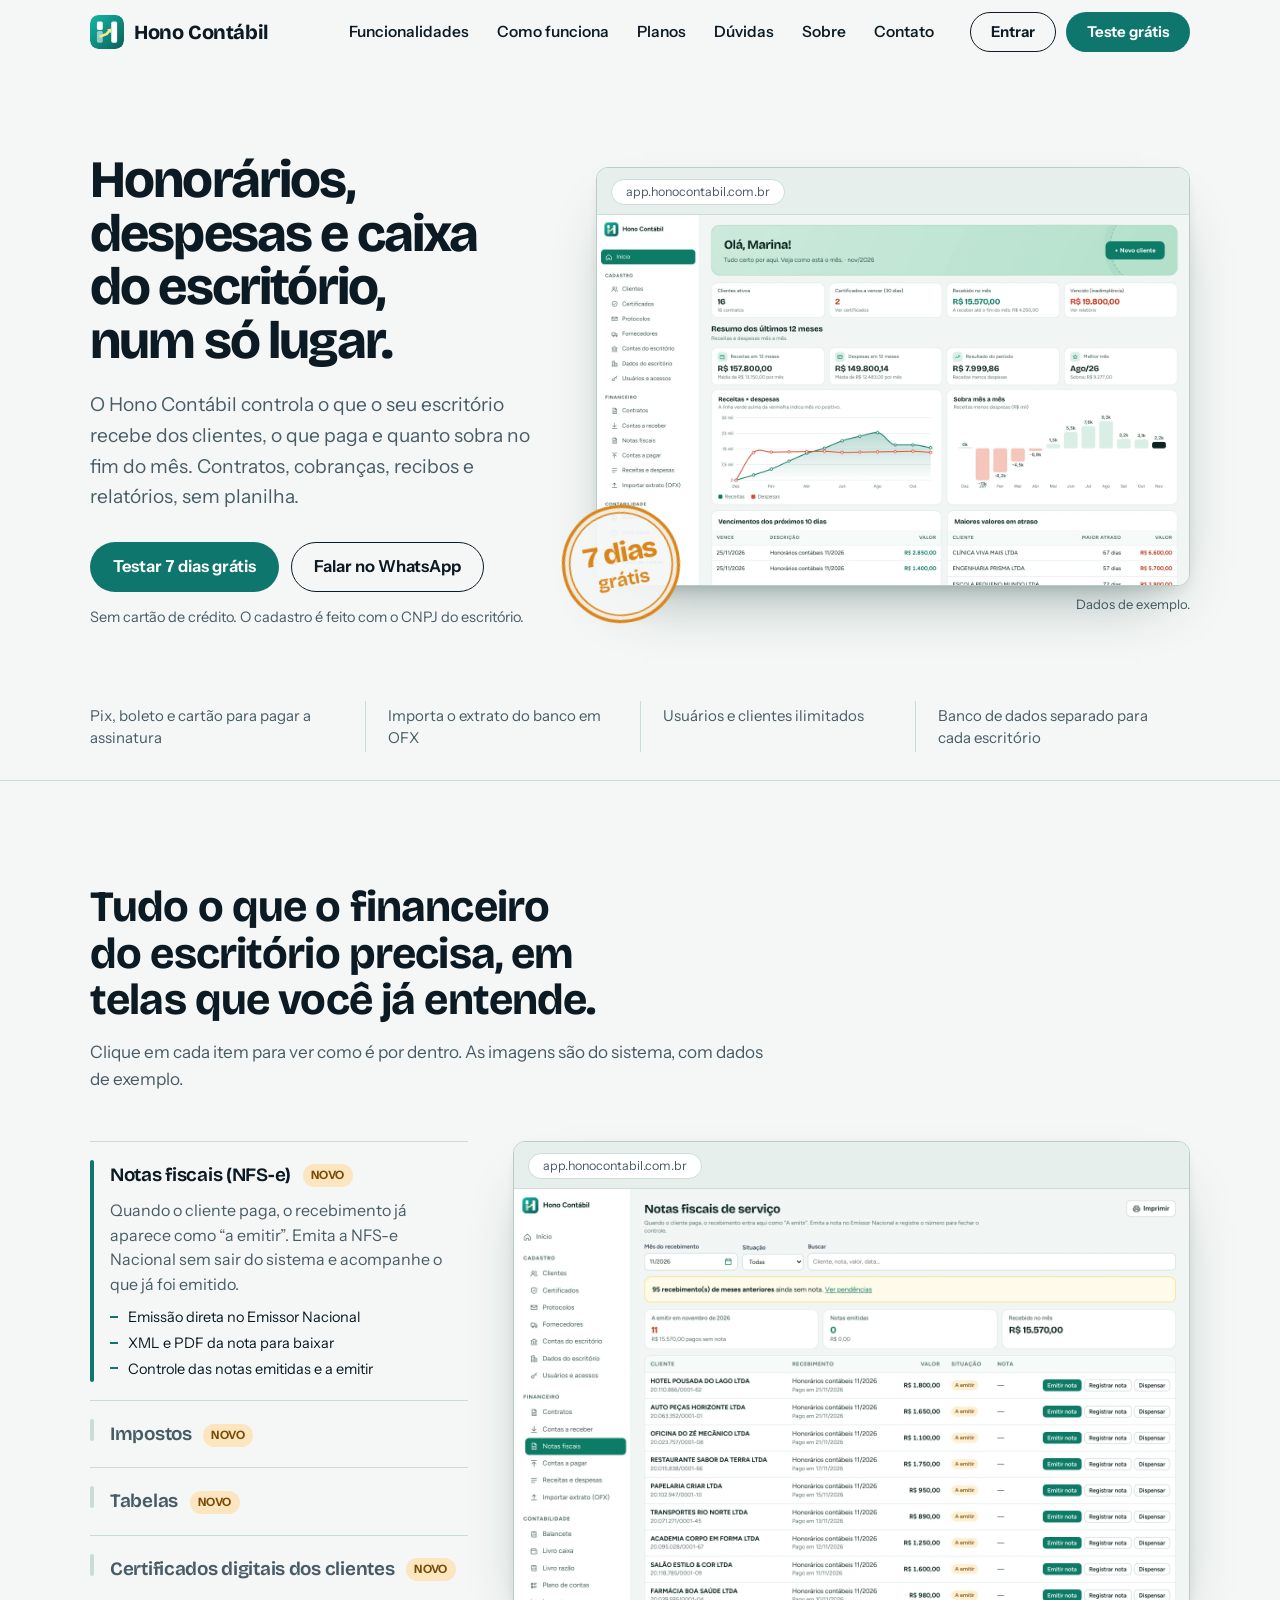
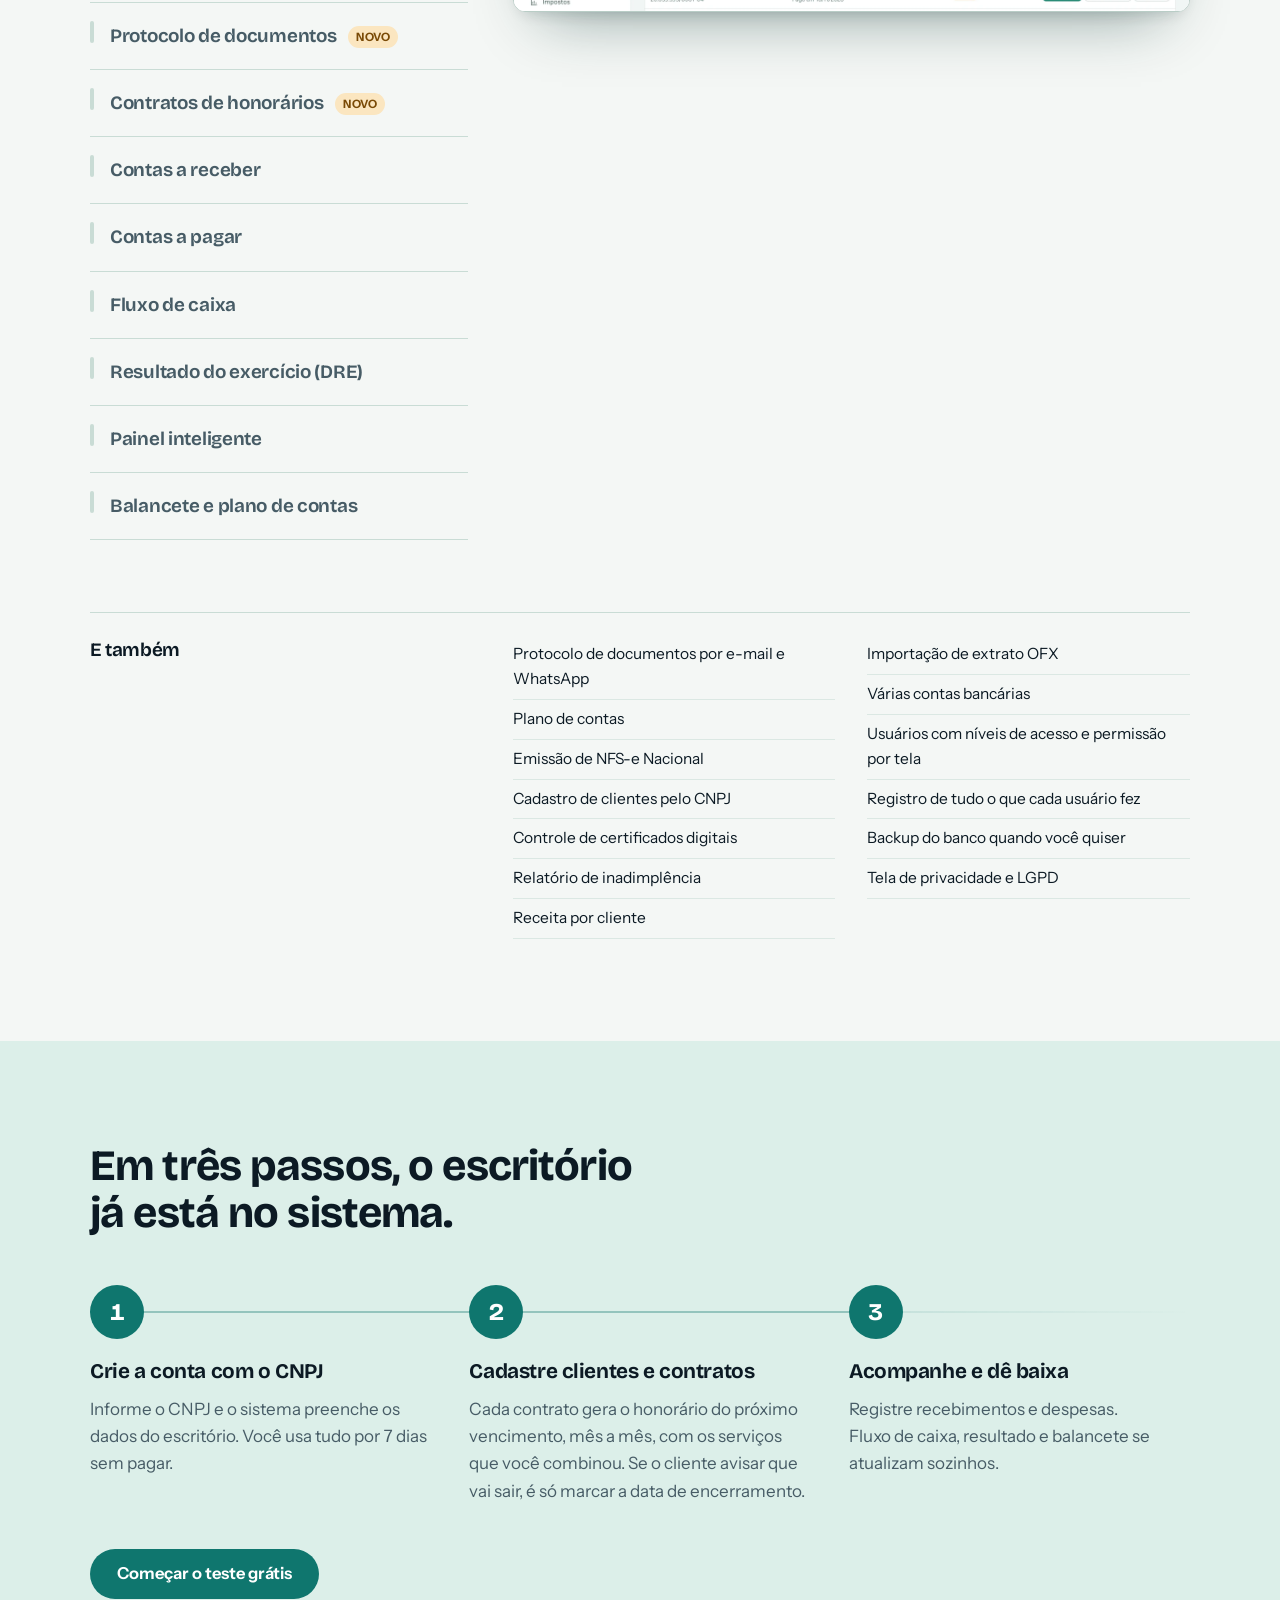
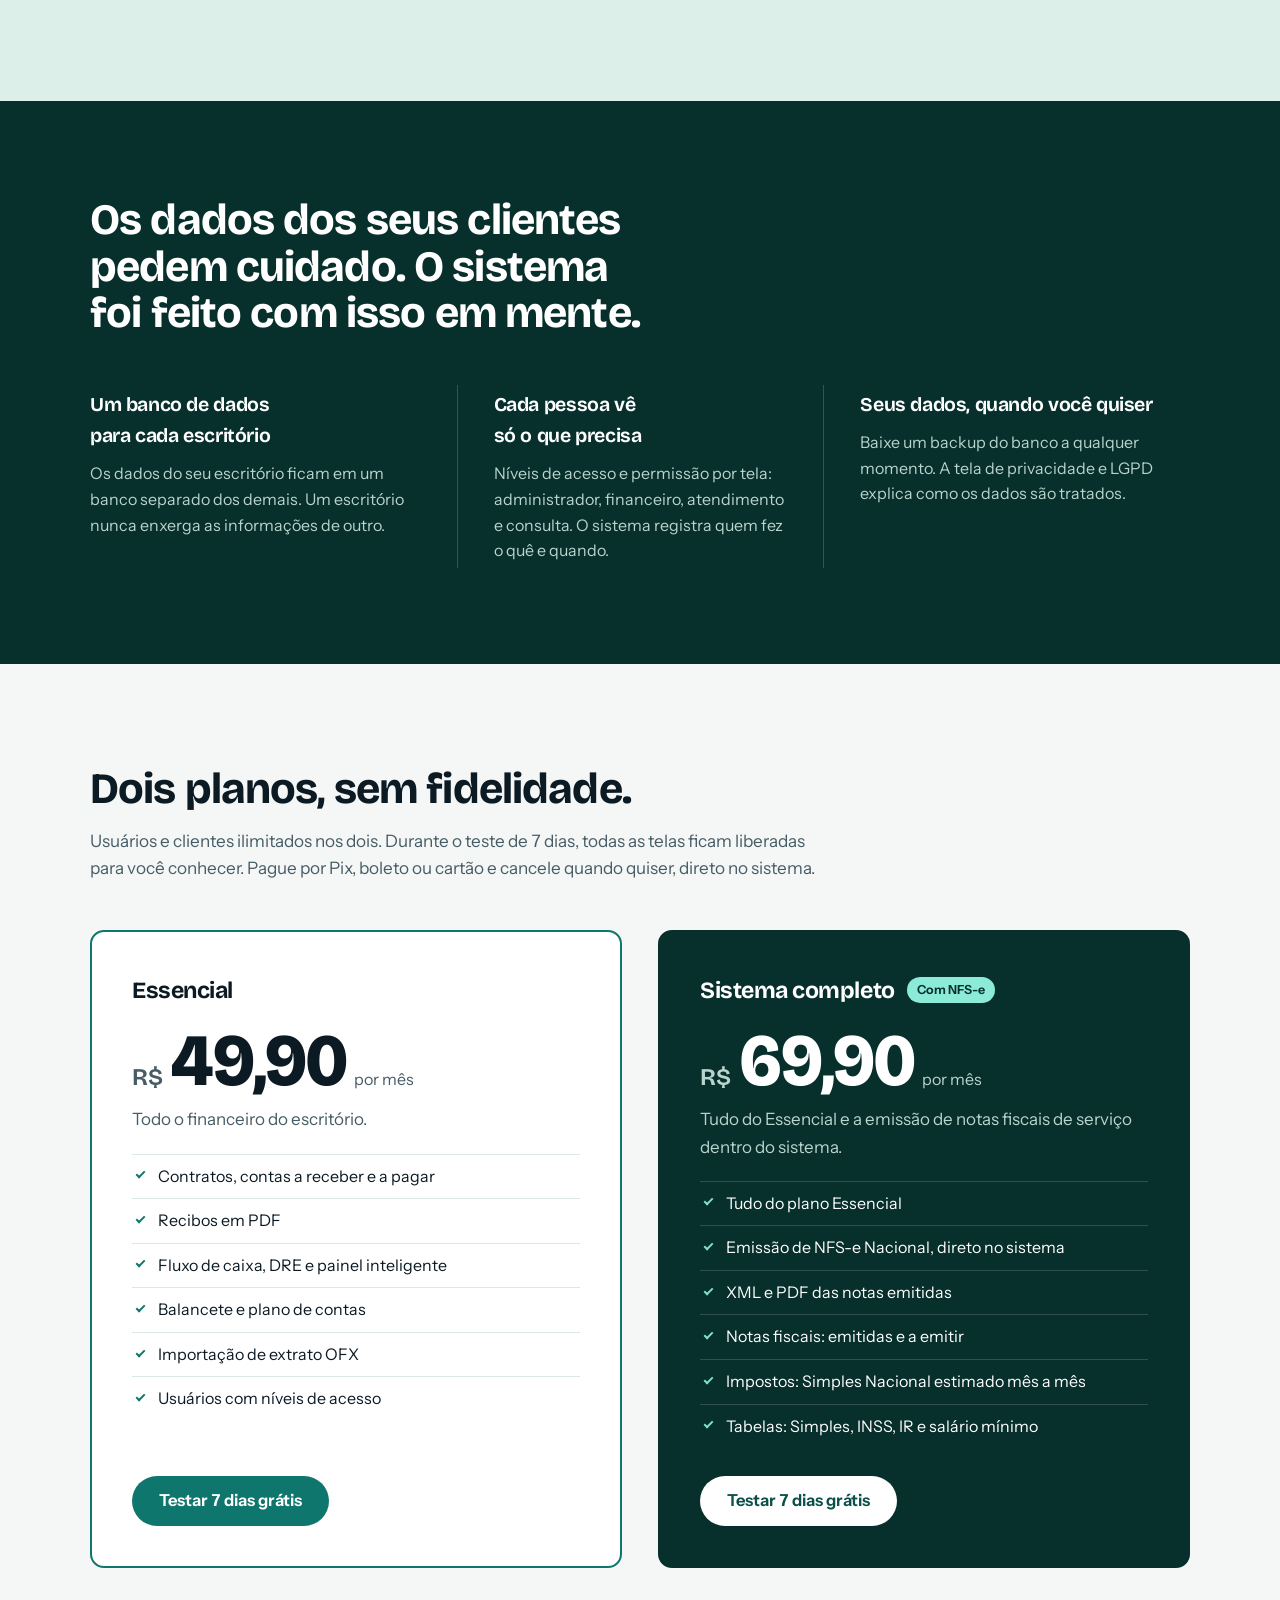
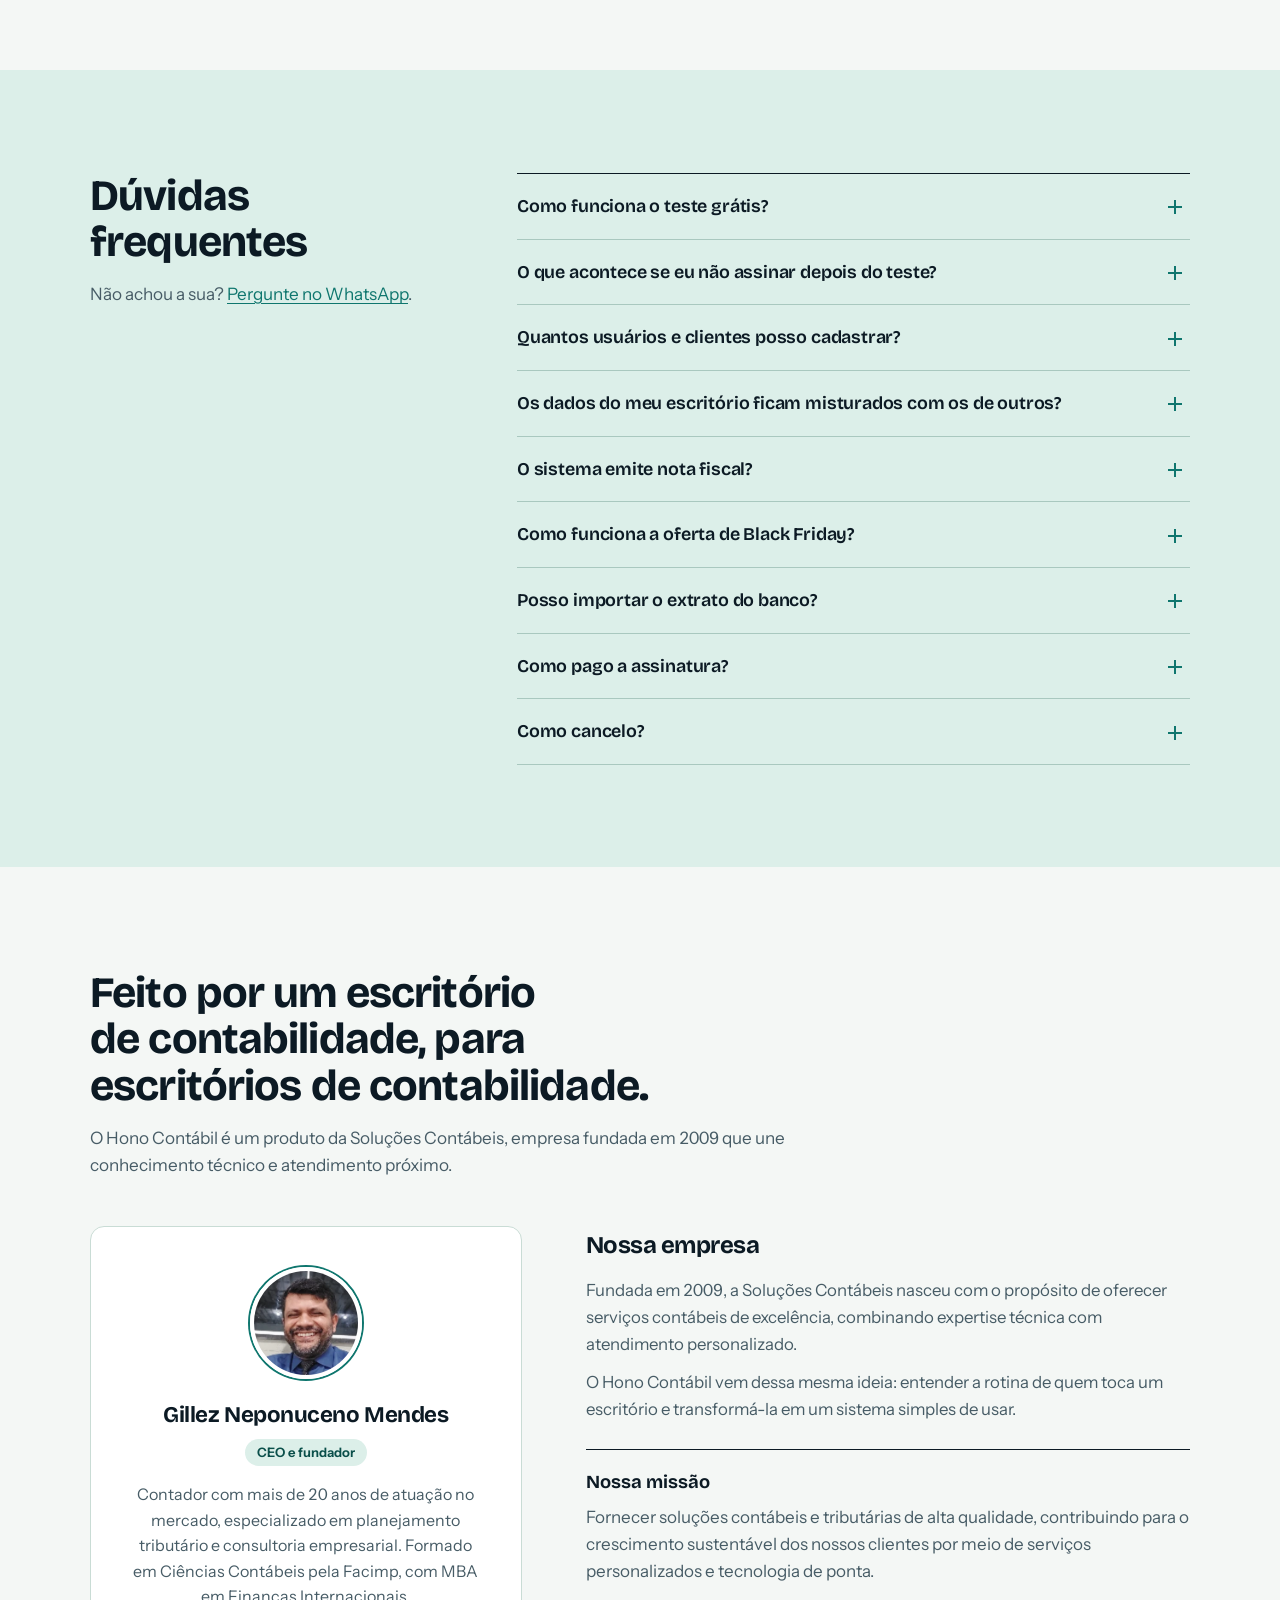
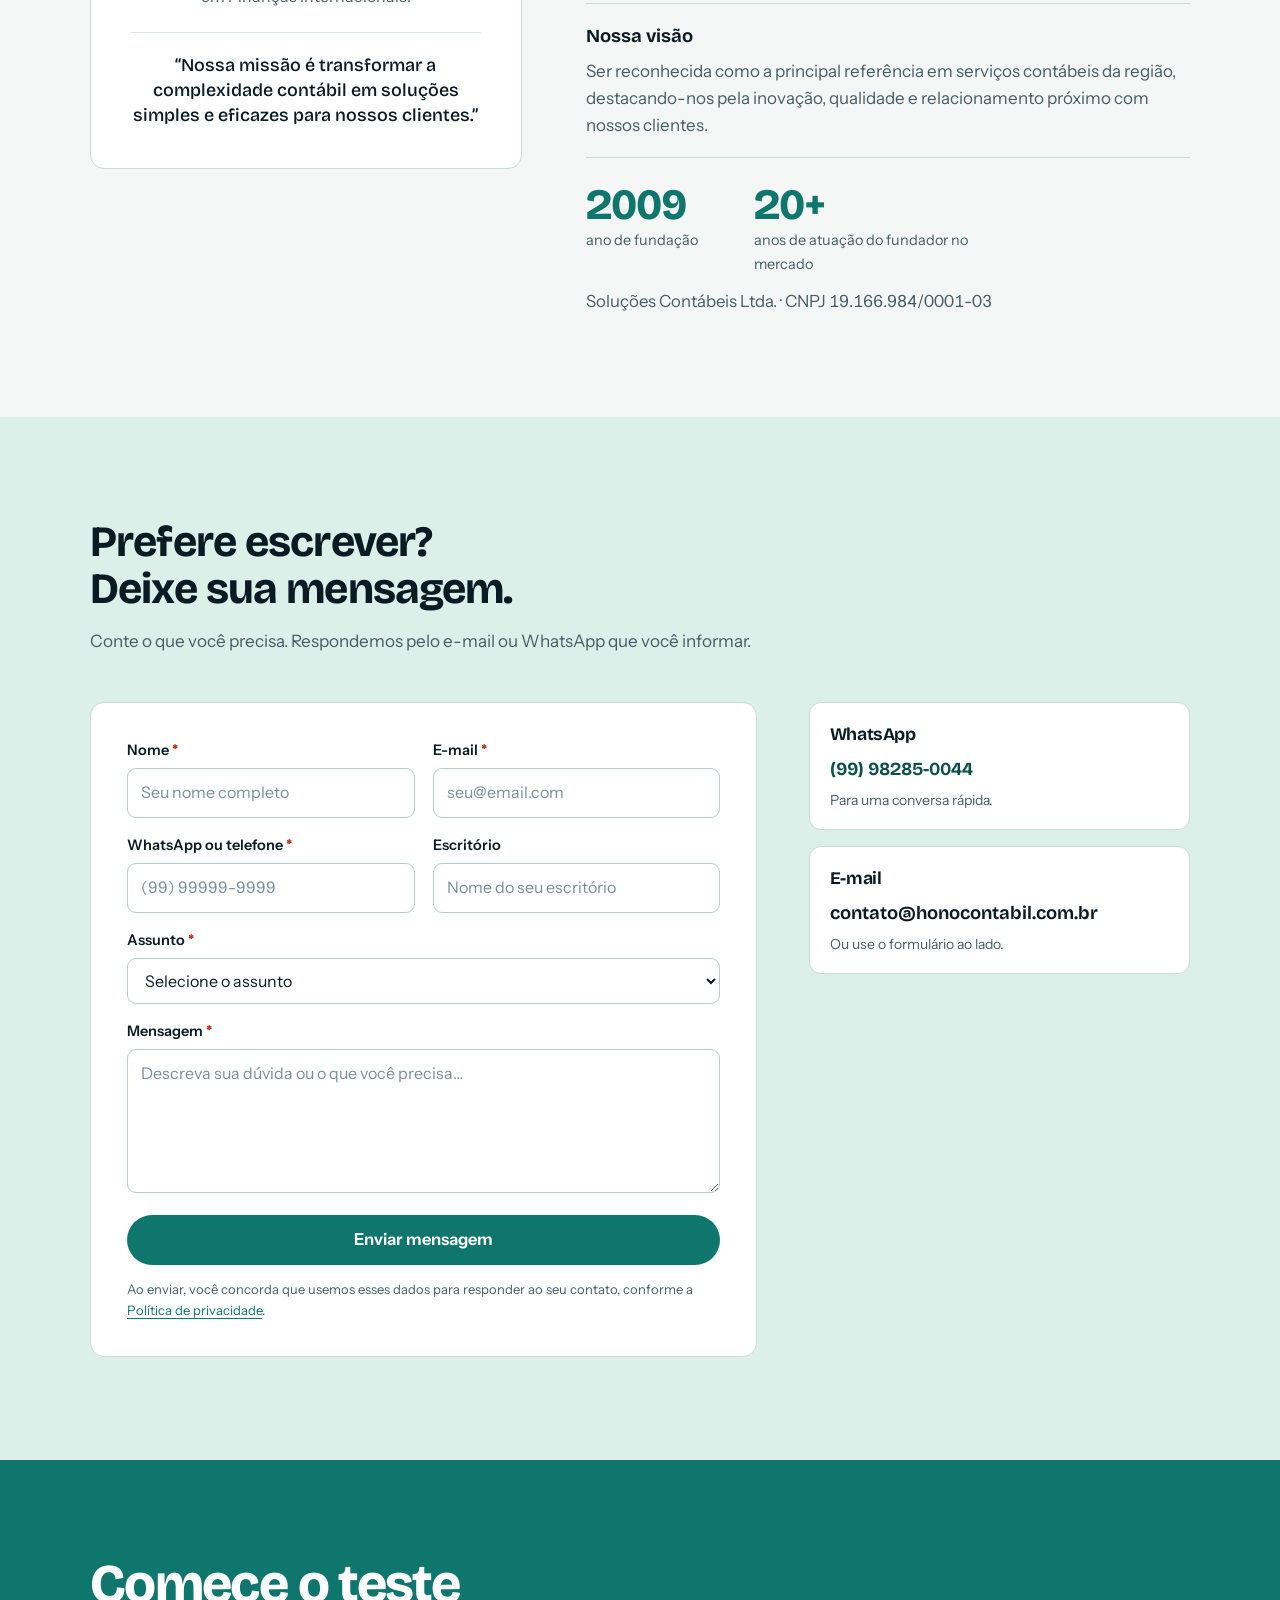
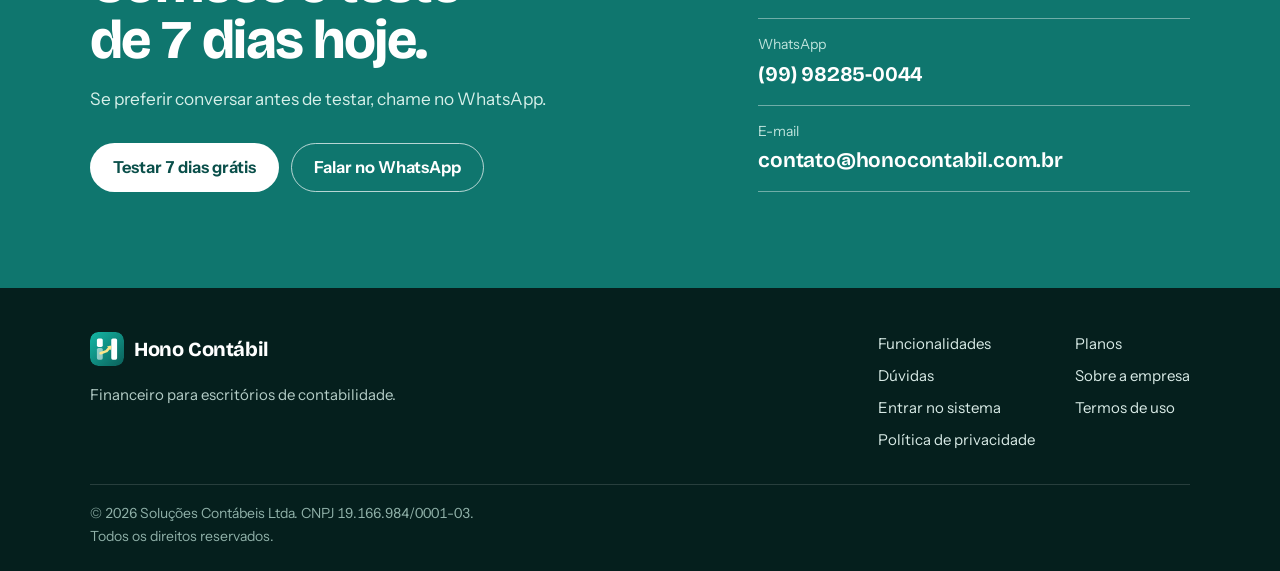
==== commit 817be4a8: "Site: nova logo (H com seta de crescimento), favicon, imagem de compartilhamento e telas atualizadas" ====
--- a/index.html
+++ b/index.html
@@ -8,6 +8,8 @@
 <meta name="theme-color" content="#0f766e">
 <link rel="canonical" href="https://honocontabil.com.br/">
 <link rel="icon" href="favicon.svg" type="image/svg+xml">
+<link rel="icon" href="favicon.ico" sizes="32x32 48x48">
+<link rel="apple-touch-icon" href="apple-touch-icon.png">
 <meta property="og:type" content="website">
 <meta property="og:locale" content="pt_BR">
 <meta property="og:site_name" content="Hono Contábil">
@@ -30,7 +32,7 @@
 <header class="topo" id="topo">
   <div class="topo-in">
     <a class="marca" href="#inicio" aria-label="Hono Contábil, início">
-      <svg class="marca-ico" viewBox="0 0 32 32" aria-hidden="true"><rect width="32" height="32" rx="8" fill="#0f766e"/><rect x="8" y="14" width="3.6" height="10" rx="1.2" fill="#fff"/><rect x="14.2" y="8" width="3.6" height="16" rx="1.2" fill="#fff"/><rect x="20.4" y="11.5" width="3.6" height="12.5" rx="1.2" fill="#fff"/></svg>
+      <img class="marca-ico" src="assets/img/logo-icone.svg" alt="" width="34" height="34">
       <span>Hono Contábil</span>
     </a>
     <nav class="menu" id="menu" aria-label="Principal">
@@ -431,7 +433,7 @@
   <div class="rodape-in">
     <div class="rodape-marca">
       <a class="marca marca-clara" href="#inicio" aria-label="Hono Contábil, início">
-        <svg class="marca-ico" viewBox="0 0 32 32" aria-hidden="true"><rect width="32" height="32" rx="8" fill="#0f766e"/><rect x="8" y="14" width="3.6" height="10" rx="1.2" fill="#fff"/><rect x="14.2" y="8" width="3.6" height="16" rx="1.2" fill="#fff"/><rect x="20.4" y="11.5" width="3.6" height="12.5" rx="1.2" fill="#fff"/></svg>
+        <img class="marca-ico" src="assets/img/logo-icone.svg" alt="" width="34" height="34">
         <span>Hono Contábil</span>
       </a>
       <p>Financeiro para escritórios de contabilidade.</p>
--- a/assets/css/site.css
+++ b/assets/css/site.css
@@ -64,7 +64,7 @@
 .topo.rolou { border-bottom-color: var(--linha); box-shadow: 0 6px 20px -14px rgba(12,26,36,.35); }
 .topo-in { max-width: var(--larg); margin: 0 auto; padding: 12px var(--gut); display: flex; align-items: center; justify-content: space-between; gap: 24px; }
 .marca { display: inline-flex; align-items: center; gap: 10px; text-decoration: none; color: var(--tinta); font-family: var(--f-tit); font-weight: 750; font-size: 20px; letter-spacing: -0.02em; }
-.marca-ico { width: 34px; height: 34px; flex: none; }
+.marca-ico { width: 34px; height: 34px; flex: none; border-radius: 8px; }
 .marca-clara { color: #fff; }
 .menu { display: flex; align-items: center; gap: 28px; }
 .menu > a { color: var(--tinta); text-decoration: none; font-weight: 550; font-size: 15.5px; padding: 6px 0; background: linear-gradient(var(--verde), var(--verde)) 0 100% / 0 2px no-repeat; transition: background-size .2s; }
